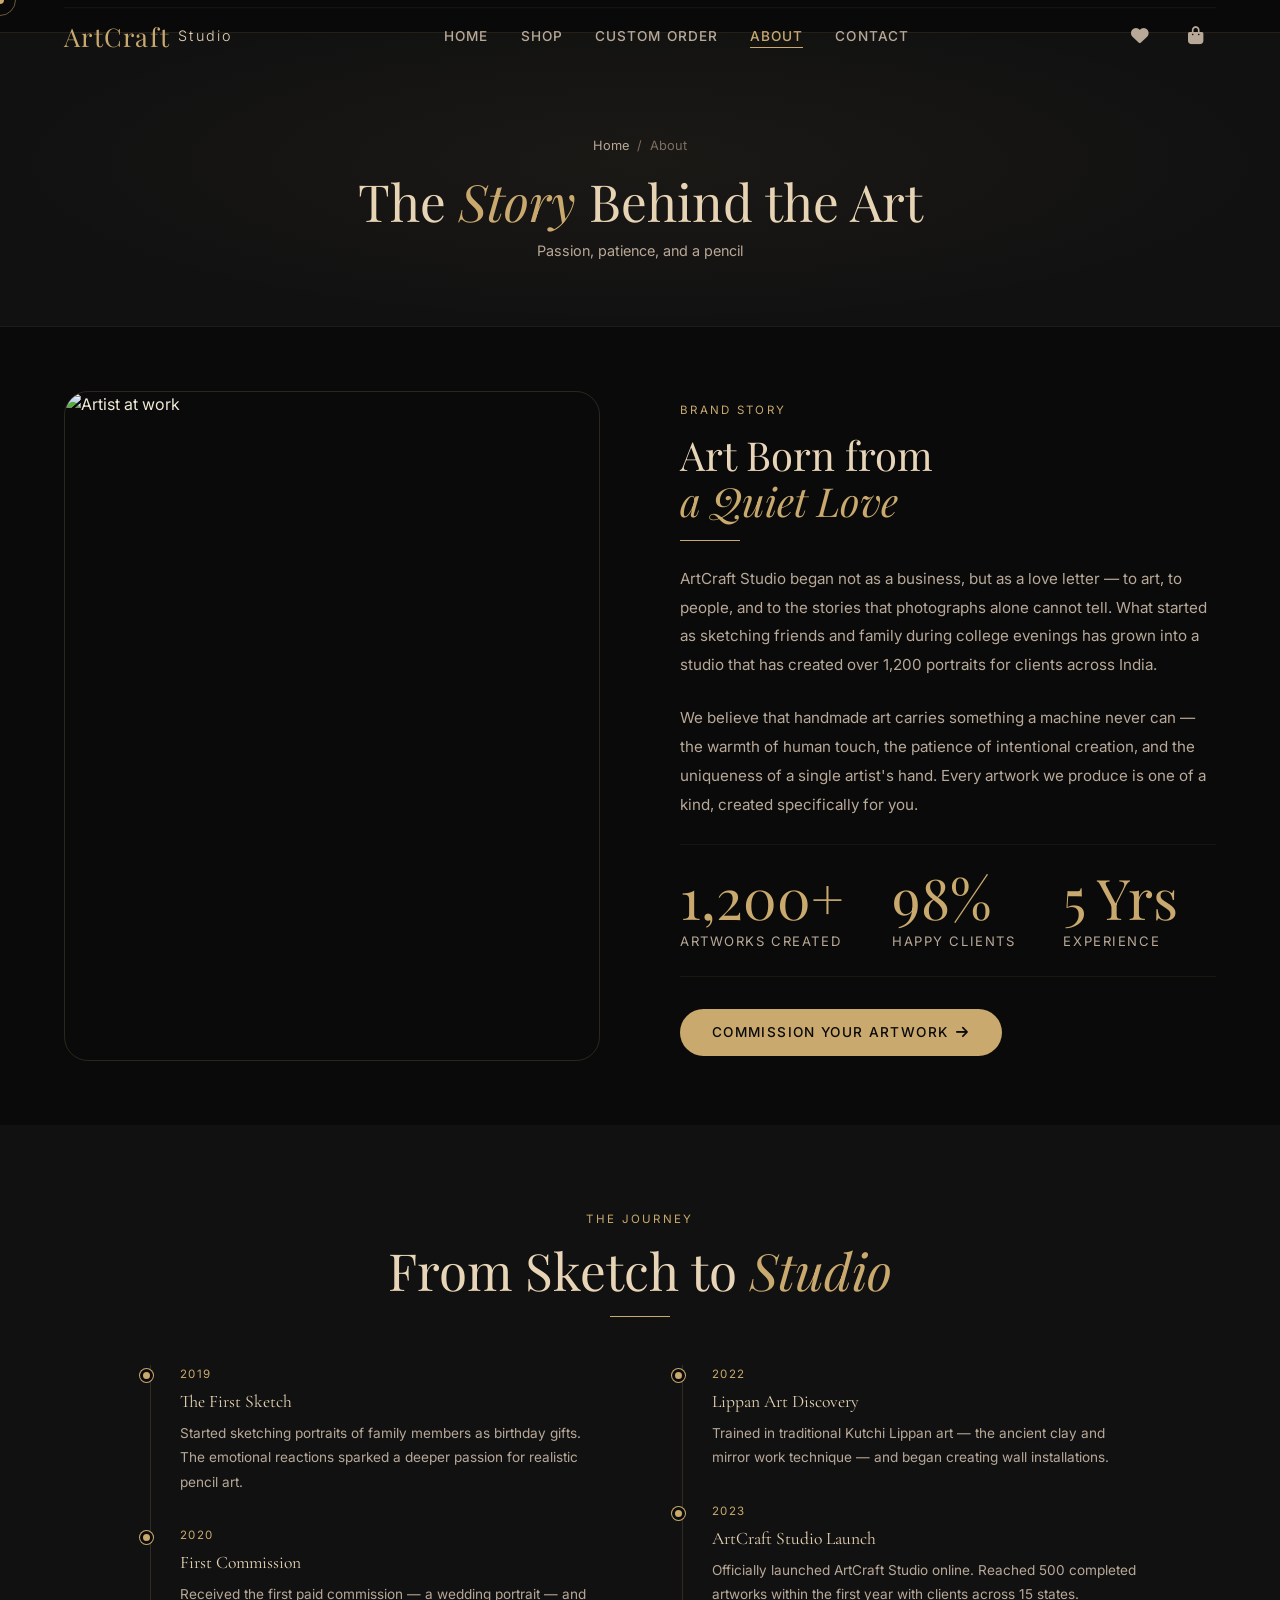
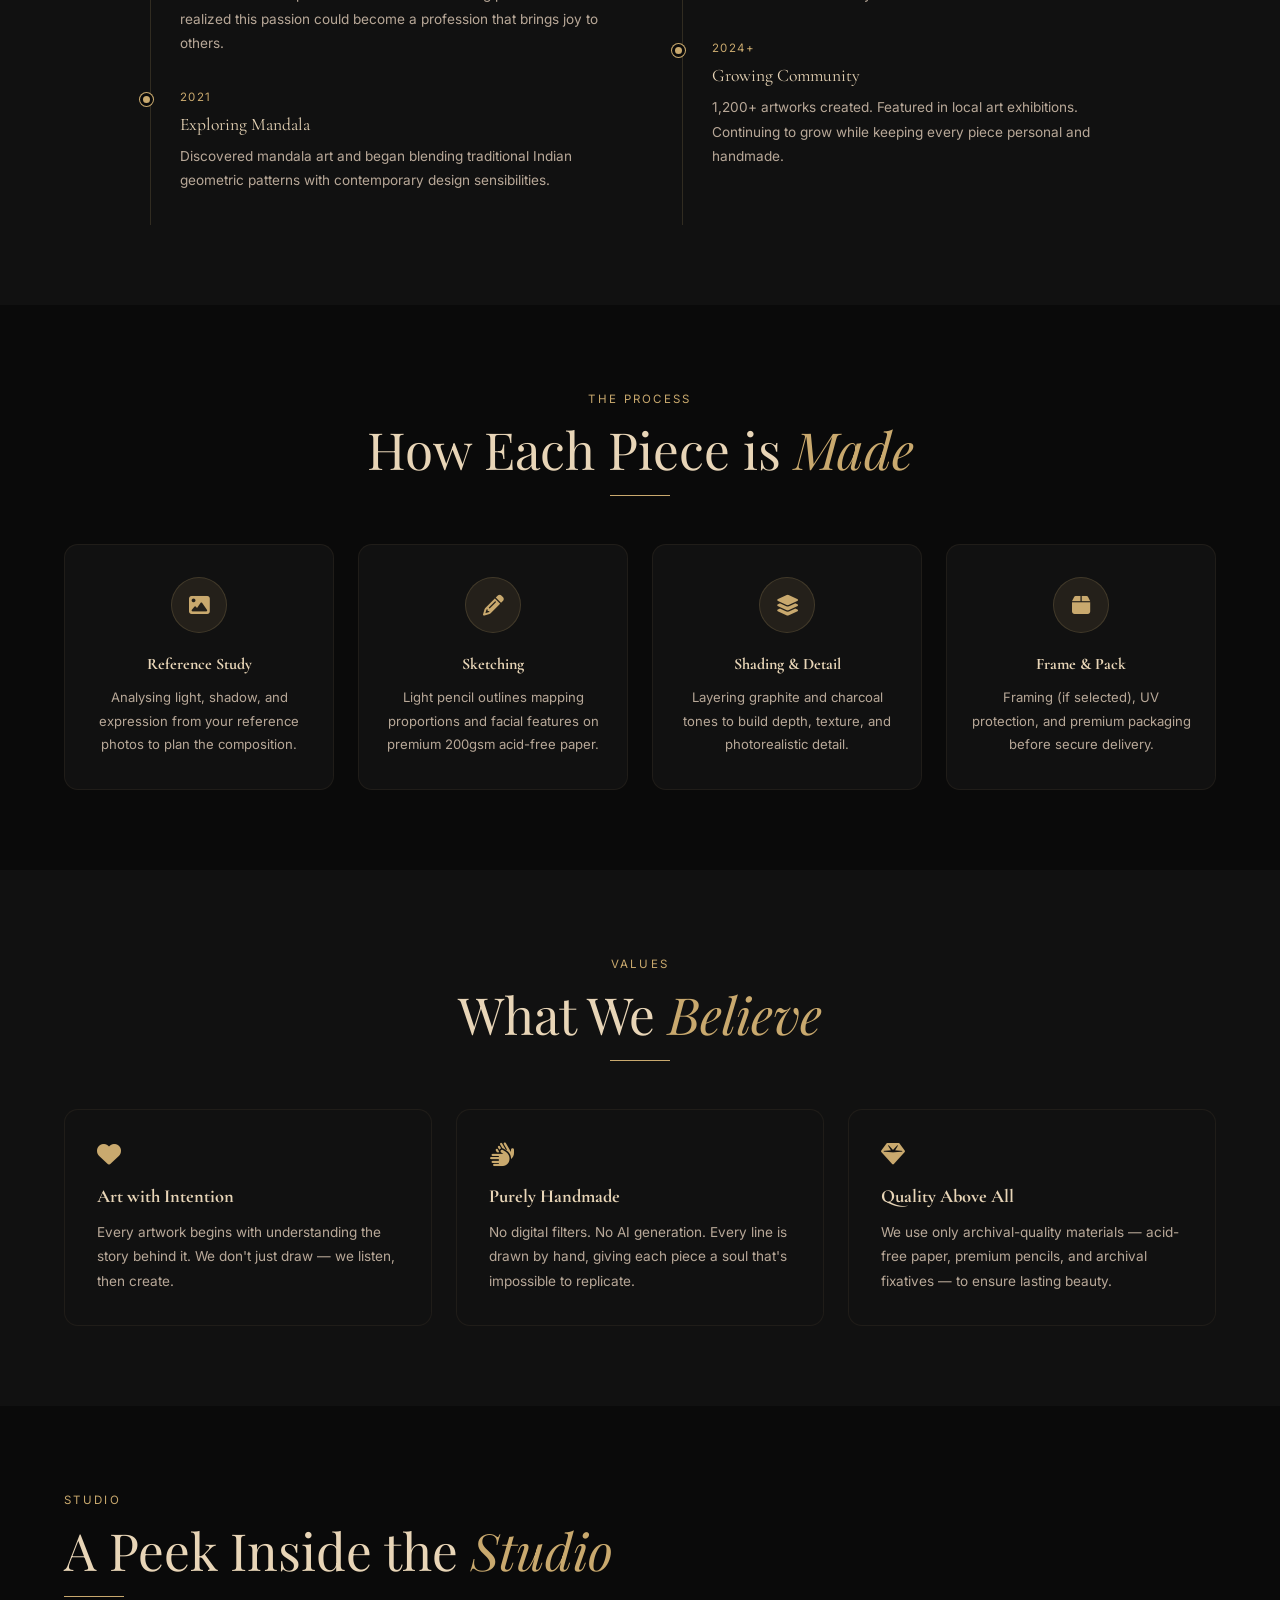
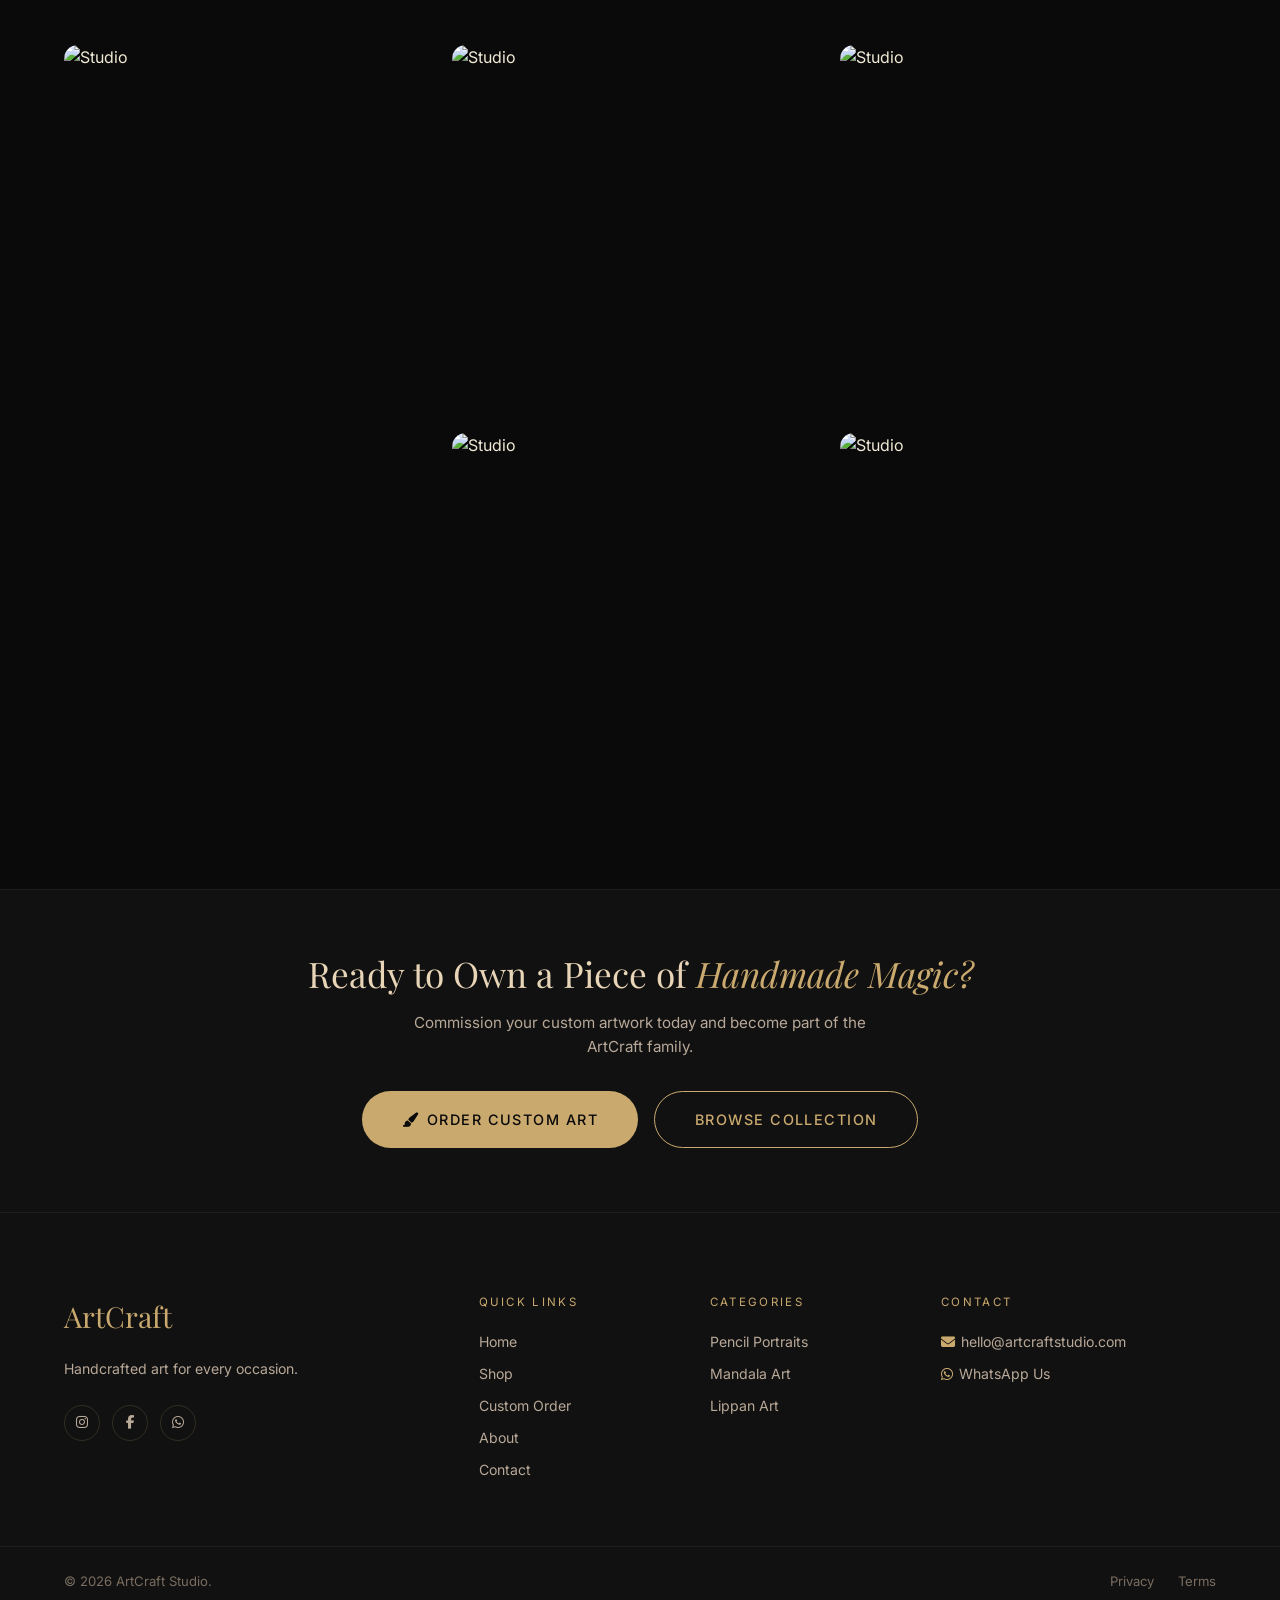
==== about.html @ 76b555b2 "initilization" ====
<!DOCTYPE html>
<html lang="en">

<head>
  <meta charset="UTF-8">
  <meta name="viewport" content="width=device-width, initial-scale=1.0">
  <title>About — ArtCraft Studio</title>
  <link rel="manifest" href="manifest.json">
  <link rel="stylesheet" href="style.css">
  <link rel="stylesheet" href="https://cdnjs.cloudflare.com/ajax/libs/font-awesome/6.5.1/css/all.min.css">
  <style>
    .about-hero {
      display: grid;
      grid-template-columns: 1fr 1fr;
      gap: 5rem;
      align-items: center;
      padding: 4rem 5%;
      max-width: 1400px;
      margin: 0 auto;
    }

    .about-hero img {
      width: 100%;
      aspect-ratio: 4/5;
      object-fit: cover;
      border-radius: 24px;
      border: 1px solid var(--border);
    }

    .timeline-vert {
      position: relative;
      padding-left: 2.5rem;
    }

    .timeline-vert::before {
      content: '';
      position: absolute;
      left: 0.6rem;
      top: 0;
      bottom: 0;
      width: 1px;
      background: var(--border);
    }

    .tl-item {
      position: relative;
      margin-bottom: 2rem;
    }

    .tl-dot {
      position: absolute;
      left: -2.5rem;
      top: 0.3rem;
      width: 13px;
      height: 13px;
      border-radius: 50%;
      background: var(--gold);
      border: 3px solid var(--bg);
      box-shadow: 0 0 0 1px var(--gold);
    }

    .tl-year {
      font-size: 0.72rem;
      letter-spacing: 0.12em;
      text-transform: uppercase;
      color: var(--gold);
      margin-bottom: 0.3rem;
    }

    .tl-title {
      font-family: var(--font-serif);
      font-size: 1.1rem;
      color: var(--cream);
      margin-bottom: 0.3rem;
    }

    .tl-desc {
      font-size: 0.85rem;
      color: var(--text2);
      line-height: 1.8;
    }

    .values-grid {
      display: grid;
      grid-template-columns: repeat(3, 1fr);
      gap: 1.5rem;
    }

    .studio-grid {
      display: grid;
      grid-template-columns: repeat(3, 1fr);
      gap: 0.75rem;
    }

    .studio-img {
      border-radius: var(--radius);
      overflow: hidden;
      aspect-ratio: 1;
    }

    .studio-img img {
      width: 100%;
      height: 100%;
      object-fit: cover;
      transition: transform 0.5s ease;
    }

    .studio-img:hover img {
      transform: scale(1.06);
    }

    .studio-img:first-child {
      grid-row: span 2;
      aspect-ratio: unset;
    }

    @media(max-width:900px) {
      .about-hero {
        grid-template-columns: 1fr;
        gap: 2rem;
      }

      .values-grid {
        grid-template-columns: 1fr 1fr;
      }

      .studio-grid {
        grid-template-columns: 1fr 1fr;
      }

      .studio-img:first-child {
        grid-row: span 1;
        aspect-ratio: 1;
      }
    }

    @media(max-width:600px) {
      .values-grid {
        grid-template-columns: 1fr;
      }
    }
  </style>
</head>

<body>
  <div id="loading-screen">
    <div class="loading-logo">ArtCraft</div>
    <div class="loading-bar">
      <div class="loading-bar-inner"></div>
    </div>
  </div>
  <div class="cursor-dot"></div>
  <div class="cursor-ring"></div>
  <div id="scroll-bar"></div>

  <nav class="navbar scrolled">
    <div class="nav-inner">
      <a href="index.html" class="nav-logo">ArtCraft <span>Studio</span></a>
      <ul class="nav-links">
        <li><a href="index.html">Home</a></li>
        <li><a href="shop.html">Shop</a></li>
        <li><a href="custom-order.html">Custom Order</a></li>
        <li><a href="about.html">About</a></li>
        <li><a href="contact.html">Contact</a></li>
      </ul>
      <div class="nav-actions">
        <a href="wishlist.html" class="nav-icon-btn"><i class="fas fa-heart"></i><span
            class="cart-count wish-count"></span></a>
        <a href="cart.html" class="nav-icon-btn"><i class="fas fa-shopping-bag"></i><span class="cart-count"></span></a>
        <div class="hamburger" id="hamburger"><span></span><span></span><span></span></div>
      </div>
    </div>
  </nav>
  <div class="mobile-nav" id="mobile-nav">
    <a href="index.html">Home</a><a href="shop.html">Shop</a><a href="custom-order.html">Custom Order</a>
    <a href="about.html">About</a><a href="contact.html">Contact</a><a href="cart.html">Cart</a>
  </div>

  <div class="page-header">
    <div class="breadcrumb"><a href="index.html">Home</a><span>/</span><span>About</span></div>
    <h1 class="section-title">The <em>Story</em> Behind the Art</h1>
    <p style="color:var(--text2);font-size:0.9rem;margin-top:0.5rem">Passion, patience, and a pencil</p>
  </div>

  <!-- About Hero -->
  <div class="about-hero">
    <div data-aos="fade-right">
      <img src="https://picsum.photos/seed/artist-about/600/750" alt="Artist at work" loading="lazy">
    </div>
    <div data-aos="fade-left">
      <div class="section-tag">Brand Story</div>
      <h2 class="section-title" style="font-size:2.5rem">Art Born from<br><em>a Quiet Love</em></h2>
      <div class="gold-divider"></div>
      <p style="color:var(--text2);font-size:0.95rem;line-height:1.9;margin:1.5rem 0">
        ArtCraft Studio began not as a business, but as a love letter — to art, to people, and to the stories that
        photographs
        alone cannot tell. What started as sketching friends and family during college evenings has grown into a studio
        that has created over 1,200 portraits for clients across India.
      </p>
      <p style="color:var(--text2);font-size:0.95rem;line-height:1.9;margin-bottom:1.5rem">
        We believe that handmade art carries something a machine never can — the warmth of human touch, the patience of
        intentional creation, and the uniqueness of a single artist's hand. Every artwork we produce is one of a kind,
        created specifically for you.
      </p>
      <div
        style="display:flex;gap:3rem;padding:1.5rem 0;border-top:1px solid var(--border2);border-bottom:1px solid var(--border2);margin-bottom:2rem">
        <div>
          <div class="stat-num counter" data-target="1200" data-suffix="+">0+</div>
          <div class="stat-label">Artworks Created</div>
        </div>
        <div>
          <div class="stat-num counter" data-target="98" data-suffix="%">0%</div>
          <div class="stat-label">Happy Clients</div>
        </div>
        <div>
          <div class="stat-num counter" data-target="5" data-suffix=" Yrs">0</div>
          <div class="stat-label">Experience</div>
        </div>
      </div>
      <a href="custom-order.html" class="btn btn-gold">Commission Your Artwork <i class="fas fa-arrow-right"></i></a>
    </div>
  </div>

  <!-- Journey Timeline -->
  <div class="section-bg" style="padding:5rem 5%">
    <div style="max-width:1000px;margin:0 auto">
      <div class="section-header center" data-aos="fade-up">
        <div class="section-tag">The Journey</div>
        <h2 class="section-title">From Sketch to <em>Studio</em></h2>
        <div class="gold-divider"></div>
      </div>
      <div style="display:grid;grid-template-columns:1fr 1fr;gap:4rem;margin-top:3rem">
        <div class="timeline-vert" data-aos="fade-right">
          <div class="tl-item">
            <div class="tl-dot"></div>
            <p class="tl-year">2019</p>
            <p class="tl-title">The First Sketch</p>
            <p class="tl-desc">Started sketching portraits of family members as birthday gifts. The emotional reactions
              sparked a deeper passion for realistic pencil art.</p>
          </div>
          <div class="tl-item">
            <div class="tl-dot"></div>
            <p class="tl-year">2020</p>
            <p class="tl-title">First Commission</p>
            <p class="tl-desc">Received the first paid commission — a wedding portrait — and realized this passion could
              become a profession that brings joy to others.</p>
          </div>
          <div class="tl-item">
            <div class="tl-dot"></div>
            <p class="tl-year">2021</p>
            <p class="tl-title">Exploring Mandala</p>
            <p class="tl-desc">Discovered mandala art and began blending traditional Indian geometric patterns with
              contemporary design sensibilities.</p>
          </div>
        </div>
        <div class="timeline-vert" data-aos="fade-left">
          <div class="tl-item">
            <div class="tl-dot"></div>
            <p class="tl-year">2022</p>
            <p class="tl-title">Lippan Art Discovery</p>
            <p class="tl-desc">Trained in traditional Kutchi Lippan art — the ancient clay and mirror work technique —
              and began creating wall installations.</p>
          </div>
          <div class="tl-item">
            <div class="tl-dot"></div>
            <p class="tl-year">2023</p>
            <p class="tl-title">ArtCraft Studio Launch</p>
            <p class="tl-desc">Officially launched ArtCraft Studio online. Reached 500 completed artworks within the
              first year with clients across 15 states.</p>
          </div>
          <div class="tl-item">
            <div class="tl-dot"></div>
            <p class="tl-year">2024+</p>
            <p class="tl-title">Growing Community</p>
            <p class="tl-desc">1,200+ artworks created. Featured in local art exhibitions. Continuing to grow while
              keeping every piece personal and handmade.</p>
          </div>
        </div>
      </div>
    </div>
  </div>

  <!-- Process -->
  <div style="padding:5rem 5%;max-width:1400px;margin:0 auto">
    <div class="section-header center" data-aos="fade-up">
      <div class="section-tag">The Process</div>
      <h2 class="section-title">How Each Piece is <em>Made</em></h2>
      <div class="gold-divider"></div>
    </div>
    <div style="display:grid;grid-template-columns:repeat(4,1fr);gap:1.5rem;margin-top:2rem">
      <div class="glow-card" style="text-align:center;padding:2rem 1.5rem" data-aos="fade-up" data-aos-delay="100">
        <div
          style="width:56px;height:56px;background:rgba(201,169,110,0.1);border:1px solid var(--border);border-radius:50%;display:flex;align-items:center;justify-content:center;margin:0 auto 1.2rem;font-size:1.3rem;color:var(--gold)">
          <i class="fas fa-image"></i></div>
        <h4 style="font-family:var(--font-serif);color:var(--cream);margin-bottom:0.5rem">Reference Study</h4>
        <p style="font-size:0.82rem;color:var(--text2);line-height:1.8">Analysing light, shadow, and expression from
          your reference photos to plan the composition.</p>
      </div>
      <div class="glow-card" style="text-align:center;padding:2rem 1.5rem" data-aos="fade-up" data-aos-delay="200">
        <div
          style="width:56px;height:56px;background:rgba(201,169,110,0.1);border:1px solid var(--border);border-radius:50%;display:flex;align-items:center;justify-content:center;margin:0 auto 1.2rem;font-size:1.3rem;color:var(--gold)">
          <i class="fas fa-pencil-alt"></i></div>
        <h4 style="font-family:var(--font-serif);color:var(--cream);margin-bottom:0.5rem">Sketching</h4>
        <p style="font-size:0.82rem;color:var(--text2);line-height:1.8">Light pencil outlines mapping proportions and
          facial features on premium 200gsm acid-free paper.</p>
      </div>
      <div class="glow-card" style="text-align:center;padding:2rem 1.5rem" data-aos="fade-up" data-aos-delay="300">
        <div
          style="width:56px;height:56px;background:rgba(201,169,110,0.1);border:1px solid var(--border);border-radius:50%;display:flex;align-items:center;justify-content:center;margin:0 auto 1.2rem;font-size:1.3rem;color:var(--gold)">
          <i class="fas fa-layer-group"></i></div>
        <h4 style="font-family:var(--font-serif);color:var(--cream);margin-bottom:0.5rem">Shading & Detail</h4>
        <p style="font-size:0.82rem;color:var(--text2);line-height:1.8">Layering graphite and charcoal tones to build
          depth, texture, and photorealistic detail.</p>
      </div>
      <div class="glow-card" style="text-align:center;padding:2rem 1.5rem" data-aos="fade-up" data-aos-delay="400">
        <div
          style="width:56px;height:56px;background:rgba(201,169,110,0.1);border:1px solid var(--border);border-radius:50%;display:flex;align-items:center;justify-content:center;margin:0 auto 1.2rem;font-size:1.3rem;color:var(--gold)">
          <i class="fas fa-box"></i></div>
        <h4 style="font-family:var(--font-serif);color:var(--cream);margin-bottom:0.5rem">Frame & Pack</h4>
        <p style="font-size:0.82rem;color:var(--text2);line-height:1.8">Framing (if selected), UV protection, and
          premium packaging before secure delivery.</p>
      </div>
    </div>
  </div>

  <!-- Values -->
  <div class="section-bg" style="padding:5rem 5%">
    <div style="max-width:1400px;margin:0 auto">
      <div class="section-header center" data-aos="fade-up">
        <div class="section-tag">Values</div>
        <h2 class="section-title">What We <em>Believe</em></h2>
        <div class="gold-divider"></div>
      </div>
      <div class="values-grid" style="margin-top:2rem">
        <div class="glow-card" data-aos="fade-up" data-aos-delay="100">
          <i class="fas fa-heart" style="color:var(--gold);font-size:1.5rem;margin-bottom:1rem;display:block"></i>
          <h4 style="font-family:var(--font-serif);color:var(--cream);font-size:1.15rem;margin-bottom:0.5rem">Art with
            Intention</h4>
          <p style="color:var(--text2);font-size:0.85rem;line-height:1.8">Every artwork begins with understanding the
            story behind it. We don't just draw — we listen, then create.</p>
        </div>
        <div class="glow-card" data-aos="fade-up" data-aos-delay="200">
          <i class="fas fa-hands" style="color:var(--gold);font-size:1.5rem;margin-bottom:1rem;display:block"></i>
          <h4 style="font-family:var(--font-serif);color:var(--cream);font-size:1.15rem;margin-bottom:0.5rem">Purely
            Handmade</h4>
          <p style="color:var(--text2);font-size:0.85rem;line-height:1.8">No digital filters. No AI generation. Every
            line is drawn by hand, giving each piece a soul that's impossible to replicate.</p>
        </div>
        <div class="glow-card" data-aos="fade-up" data-aos-delay="300">
          <i class="fas fa-gem" style="color:var(--gold);font-size:1.5rem;margin-bottom:1rem;display:block"></i>
          <h4 style="font-family:var(--font-serif);color:var(--cream);font-size:1.15rem;margin-bottom:0.5rem">Quality
            Above All</h4>
          <p style="color:var(--text2);font-size:0.85rem;line-height:1.8">We use only archival-quality materials —
            acid-free paper, premium pencils, and archival fixatives — to ensure lasting beauty.</p>
        </div>
      </div>
    </div>
  </div>

  <!-- Studio Gallery -->
  <div style="padding:5rem 5%;max-width:1400px;margin:0 auto">
    <div class="section-header" data-aos="fade-up">
      <div class="section-tag">Studio</div>
      <h2 class="section-title">A Peek Inside the <em>Studio</em></h2>
      <div class="gold-divider"></div>
    </div>
    <div class="studio-grid" style="margin-top:2rem" data-aos="fade-up">
      <div class="studio-img"><img src="https://picsum.photos/seed/studio1/600/800" alt="Studio" loading="lazy"></div>
      <div class="studio-img"><img src="https://picsum.photos/seed/studio2/600/400" alt="Studio" loading="lazy"></div>
      <div class="studio-img"><img src="https://picsum.photos/seed/studio3/600/400" alt="Studio" loading="lazy"></div>
      <div class="studio-img"><img src="https://picsum.photos/seed/studio4/600/400" alt="Studio" loading="lazy"></div>
      <div class="studio-img"><img src="https://picsum.photos/seed/studio5/600/400" alt="Studio" loading="lazy"></div>
    </div>
  </div>

  <!-- CTA -->
  <div style="padding:4rem 5%;text-align:center;background:var(--bg2);border-top:1px solid var(--border2)">
    <h2 class="section-title" style="font-size:2.2rem" data-aos="fade-up">Ready to Own a Piece of <em>Handmade
        Magic?</em></h2>
    <p style="color:var(--text2);max-width:500px;margin:1rem auto 2rem;font-size:0.95rem" data-aos="fade-up">Commission
      your custom artwork today and become part of the ArtCraft family.</p>
    <div style="display:flex;gap:1rem;justify-content:center;flex-wrap:wrap" data-aos="fade-up">
      <a href="custom-order.html" class="btn btn-gold btn-lg"><i class="fas fa-paint-brush"></i> Order Custom Art</a>
      <a href="shop.html" class="btn btn-outline btn-lg">Browse Collection</a>
    </div>
  </div>

  <footer class="footer">
    <div class="footer-grid">
      <div><a href="index.html" class="footer-logo">ArtCraft</a>
        <p class="footer-desc">Handcrafted art for every occasion.</p>
        <div class="footer-social"><a href="#"><i class="fab fa-instagram"></i></a><a href="#"><i
              class="fab fa-facebook-f"></i></a><a href="https://wa.me/919999999999"><i class="fab fa-whatsapp"></i></a>
        </div>
      </div>
      <div>
        <p class="footer-heading">Quick Links</p>
        <div class="footer-links"><a href="index.html">Home</a><a href="shop.html">Shop</a><a
            href="custom-order.html">Custom Order</a><a href="about.html">About</a><a href="contact.html">Contact</a>
        </div>
      </div>
      <div>
        <p class="footer-heading">Categories</p>
        <div class="footer-links"><a href="shop.html?cat=pencil">Pencil Portraits</a><a
            href="shop.html?cat=mandala">Mandala Art</a><a href="shop.html?cat=lippan">Lippan Art</a></div>
      </div>
      <div>
        <p class="footer-heading">Contact</p>
        <div class="footer-links"><a href="mailto:hello@artcraftstudio.com"><i class="fas fa-envelope"
              style="color:var(--gold);margin-right:0.4rem"></i>hello@artcraftstudio.com</a><a
            href="https://wa.me/919999999999"><i class="fab fa-whatsapp"
              style="color:var(--gold);margin-right:0.4rem"></i>WhatsApp Us</a></div>
      </div>
    </div>
    <div class="footer-bottom">
      <p>&copy; 2026 ArtCraft Studio.</p>
      <div class="footer-bottom-links"><a href="#">Privacy</a><a href="#">Terms</a></div>
    </div>
  </footer>

  <div id="toast-container"></div>
  <script src="https://unpkg.com/@studio-freight/lenis@1.0.42/bundled/lenis.min.js"></script>
  <script src="script.js"></script>
</body>

</html>
---- style.css ----
/* ============================================================
   ArtCraft Global Styles
   Dark theme — Gold + Cream accents
   ============================================================ */

@import url("https://fonts.googleapis.com/css2?family=Cormorant+Garamond:ital,wght@0,300;0,400;0,600;1,300;1,400&family=Inter:wght@300;400;500;600&family=Playfair+Display:ital,wght@0,400;0,700;1,400&display=swap");

:root {
  --bg: #0a0a0a;
  --bg2: #111111;
  --bg3: #1a1a1a;
  --bg4: #222222;
  --gold: #c9a96e;
  --gold2: #e2c68e;
  --cream: #e8d5b7;
  --cream2: #f5ede0;
  --text: #f0ead6;
  --text2: #b8a898;
  --text3: #7a6d60;
  --border: rgba(201, 169, 110, 0.18);
  --border2: rgba(201, 169, 110, 0.08);
  --shadow: 0 8px 40px rgba(0, 0, 0, 0.6);
  --shadow2: 0 2px 16px rgba(0, 0, 0, 0.4);
  --radius: 14px;
  --radius2: 8px;
  --glow: 0 0 40px rgba(201, 169, 110, 0.15);
  --font-serif: "Cormorant Garamond", serif;
  --font-display: "Playfair Display", serif;
  --font-sans: "Inter", sans-serif;
  --nav-h: 72px;
  --transition: 0.3s ease;
}

*,
*::before,
*::after {
  margin: 0;
  padding: 0;
  box-sizing: border-box;
}

html {
  scroll-behavior: smooth;
  font-size: 16px;
}

body {
  background: var(--bg);
  color: var(--text);
  font-family: var(--font-sans);
  line-height: 1.6;
  overflow-x: hidden;
  -webkit-font-smoothing: antialiased;
}

body::-webkit-scrollbar {
  width: 4px;
}
body::-webkit-scrollbar-track {
  background: var(--bg2);
}
body::-webkit-scrollbar-thumb {
  background: var(--gold);
  border-radius: 2px;
}

a {
  text-decoration: none;
  color: inherit;
}
img {
  display: block;
  max-width: 100%;
}
button {
  cursor: pointer;
  font-family: var(--font-sans);
  border: none;
  background: none;
}
ul,
ol {
  list-style: none;
}
input,
textarea,
select {
  font-family: var(--font-sans);
}

/* ============================================================
   Loading Screen
   ============================================================ */
#loading-screen {
  position: fixed;
  inset: 0;
  background: var(--bg);
  z-index: 9999;
  display: flex;
  flex-direction: column;
  align-items: center;
  justify-content: center;
  gap: 1.5rem;
  transition:
    opacity 0.6s ease,
    visibility 0.6s ease;
}
#loading-screen.hidden {
  opacity: 0;
  visibility: hidden;
  pointer-events: none;
}
.loading-logo {
  font-family: var(--font-display);
  font-size: 2.5rem;
  color: var(--gold);
  letter-spacing: 0.1em;
}
.loading-bar {
  width: 180px;
  height: 2px;
  background: var(--bg3);
  border-radius: 2px;
  overflow: hidden;
}
.loading-bar-inner {
  height: 100%;
  background: linear-gradient(90deg, var(--gold), var(--gold2));
  border-radius: 2px;
  animation: loadBar 1.6s ease forwards;
}
@keyframes loadBar {
  from {
    width: 0;
  }
  to {
    width: 100%;
  }
}

/* ============================================================
   Custom Cursor
   ============================================================ */
.cursor-dot {
  width: 8px;
  height: 8px;
  background: var(--gold);
  border-radius: 50%;
  position: fixed;
  pointer-events: none;
  z-index: 9998;
  transform: translate(-50%, -50%);
  transition: transform 0.1s ease;
}
.cursor-ring {
  width: 32px;
  height: 32px;
  border: 1.5px solid rgba(201, 169, 110, 0.5);
  border-radius: 50%;
  position: fixed;
  pointer-events: none;
  z-index: 9997;
  transform: translate(-50%, -50%);
  transition:
    transform 0.15s ease,
    width 0.2s ease,
    height 0.2s ease,
    border-color 0.2s ease;
}
.cursor-ring.hovered {
  width: 48px;
  height: 48px;
  border-color: var(--gold);
}
@media (hover: none) {
  .cursor-dot,
  .cursor-ring {
    display: none;
  }
}

/* ============================================================
   Navbar
   ============================================================ */
.navbar {
  position: fixed;
  top: 0;
  left: 0;
  right: 0;
  height: var(--nav-h);
  z-index: 1000;
  display: flex;
  align-items: center;
  padding: 0 5%;
  transition:
    background 0.4s ease,
    box-shadow 0.4s ease;
}
.navbar.scrolled {
  background: rgba(10, 10, 10, 0.95);
  backdrop-filter: blur(20px);
  -webkit-backdrop-filter: blur(20px);
  box-shadow: 0 1px 0 var(--border);
}
.nav-inner {
  width: 100%;
  display: flex;
  align-items: center;
  justify-content: space-between;
}
.nav-logo {
  font-family: var(--font-display);
  font-size: 1.6rem;
  color: var(--gold);
  letter-spacing: 0.05em;
  display: flex;
  align-items: center;
  gap: 0.5rem;
}
.nav-logo span {
  color: var(--cream);
  font-size: 0.9rem;
  font-family: var(--font-sans);
  font-weight: 300;
  letter-spacing: 0.15em;
}
.nav-links {
  display: flex;
  align-items: center;
  gap: 2rem;
}
.nav-links a {
  font-size: 0.85rem;
  font-weight: 500;
  letter-spacing: 0.08em;
  text-transform: uppercase;
  color: var(--text2);
  transition: color var(--transition);
  position: relative;
}
.nav-links a::after {
  content: "";
  position: absolute;
  bottom: -4px;
  left: 0;
  width: 0;
  height: 1px;
  background: var(--gold);
  transition: width var(--transition);
}
.nav-links a:hover,
.nav-links a.active {
  color: var(--gold);
}
.nav-links a:hover::after,
.nav-links a.active::after {
  width: 100%;
}
.nav-actions {
  display: flex;
  align-items: center;
  gap: 1rem;
}
.nav-icon-btn {
  width: 40px;
  height: 40px;
  display: flex;
  align-items: center;
  justify-content: center;
  border-radius: 50%;
  color: var(--text2);
  font-size: 1.1rem;
  transition:
    color var(--transition),
    background var(--transition);
  position: relative;
}
.nav-icon-btn:hover {
  color: var(--gold);
  background: var(--border2);
}
.cart-count {
  position: absolute;
  top: 2px;
  right: 2px;
  width: 16px;
  height: 16px;
  background: var(--gold);
  color: var(--bg);
  font-size: 0.6rem;
  font-weight: 700;
  border-radius: 50%;
  display: flex;
  align-items: center;
  justify-content: center;
  display: none;
}
.cart-count.show {
  display: flex;
}
.hamburger {
  display: none;
  flex-direction: column;
  gap: 5px;
  width: 30px;
  cursor: pointer;
  padding: 4px;
}
.hamburger span {
  display: block;
  height: 1.5px;
  background: var(--text);
  transition:
    transform 0.35s ease,
    opacity 0.35s ease,
    width 0.35s ease;
  border-radius: 2px;
}
.hamburger span:nth-child(2) {
  width: 70%;
  margin-left: auto;
}
.hamburger.open span:nth-child(1) {
  transform: translateY(6.5px) rotate(45deg);
}
.hamburger.open span:nth-child(2) {
  opacity: 0;
  transform: translateX(10px);
}
.hamburger.open span:nth-child(3) {
  transform: translateY(-6.5px) rotate(-45deg);
  width: 100%;
}

/* Mobile Nav */
.mobile-nav {
  position: fixed;
  top: var(--nav-h);
  left: 0;
  right: 0;
  background: rgba(10, 10, 10, 0.98);
  backdrop-filter: blur(20px);
  -webkit-backdrop-filter: blur(20px);
  border-bottom: 1px solid var(--border);
  padding: 1.5rem 5%;
  z-index: 999;
  transform: translateY(-110%);
  transition: transform 0.4s cubic-bezier(0.4, 0, 0.2, 1);
  display: flex;
  flex-direction: column;
  gap: 0.5rem;
}
.mobile-nav.open {
  transform: translateY(0);
}
.mobile-nav a {
  display: block;
  padding: 0.75rem 0;
  font-size: 1rem;
  letter-spacing: 0.08em;
  text-transform: uppercase;
  color: var(--text2);
  border-bottom: 1px solid var(--border2);
  transition: color var(--transition);
}
.mobile-nav a:hover {
  color: var(--gold);
}

/* ============================================================
   Buttons
   ============================================================ */
.btn {
  display: inline-flex;
  align-items: center;
  gap: 0.5rem;
  padding: 0.8rem 2rem;
  border-radius: 50px;
  font-size: 0.85rem;
  font-weight: 500;
  letter-spacing: 0.1em;
  text-transform: uppercase;
  transition: all var(--transition);
  white-space: nowrap;
}
.btn-gold {
  background: var(--gold);
  color: var(--bg);
}
.btn-gold:hover {
  background: var(--gold2);
  transform: translateY(-2px);
  box-shadow: 0 8px 24px rgba(201, 169, 110, 0.35);
}
.btn-outline {
  border: 1px solid var(--gold);
  color: var(--gold);
  background: transparent;
}
.btn-outline:hover {
  background: var(--gold);
  color: var(--bg);
  transform: translateY(-2px);
}
.btn-ghost {
  color: var(--text2);
  border: 1px solid var(--border);
}
.btn-ghost:hover {
  border-color: var(--gold);
  color: var(--gold);
}
.btn-sm {
  padding: 0.55rem 1.4rem;
  font-size: 0.78rem;
}
.btn-lg {
  padding: 1rem 2.5rem;
  font-size: 0.9rem;
}

/* ============================================================
   Section Headers
   ============================================================ */
.section-tag {
  display: inline-block;
  font-size: 0.72rem;
  letter-spacing: 0.2em;
  text-transform: uppercase;
  color: var(--gold);
  margin-bottom: 0.75rem;
}
.section-title {
  font-family: var(--font-display);
  font-size: clamp(2rem, 4vw, 3.5rem);
  font-weight: 400;
  line-height: 1.15;
  color: var(--cream);
}
.section-title em {
  font-style: italic;
  color: var(--gold);
}
.section-sub {
  font-size: 1rem;
  color: var(--text2);
  max-width: 560px;
  margin-top: 0.75rem;
  line-height: 1.8;
}
.section-header {
  margin-bottom: 3rem;
}
.section-header.center {
  text-align: center;
}
.section-header.center .section-sub {
  margin: 0.75rem auto 0;
}

/* ============================================================
   Divider
   ============================================================ */
.gold-divider {
  width: 60px;
  height: 1px;
  background: var(--gold);
  margin: 1rem 0;
}
.center .gold-divider {
  margin: 1rem auto;
}

/* ============================================================
   Cards — Product
   ============================================================ */
.product-card {
  background: var(--bg2);
  border: 1px solid var(--border2);
  border-radius: var(--radius);
  overflow: hidden;
  transition:
    transform 0.35s ease,
    border-color 0.35s ease,
    box-shadow 0.35s ease;
  position: relative;
}
.product-card:hover {
  transform: translateY(-6px);
  border-color: var(--border);
  box-shadow: var(--glow);
}
.product-img-wrap {
  position: relative;
  overflow: hidden;
  aspect-ratio: 3/4;
  background: var(--bg3);
}
.product-img-wrap img {
  width: 100%;
  height: 100%;
  object-fit: cover;
  transition: transform 0.6s ease;
}
.product-card:hover .product-img-wrap img {
  transform: scale(1.06);
}
.product-badge {
  position: absolute;
  top: 12px;
  left: 12px;
  padding: 4px 12px;
  background: var(--gold);
  color: var(--bg);
  font-size: 0.7rem;
  font-weight: 600;
  letter-spacing: 0.08em;
  text-transform: uppercase;
  border-radius: 50px;
}
.product-actions {
  position: absolute;
  top: 12px;
  right: 12px;
  display: flex;
  flex-direction: column;
  gap: 8px;
  transform: translateX(50px);
  opacity: 0;
  transition:
    transform 0.35s ease,
    opacity 0.35s ease;
}
.product-card:hover .product-actions {
  transform: translateX(0);
  opacity: 1;
}
.product-action-btn {
  width: 36px;
  height: 36px;
  background: rgba(10, 10, 10, 0.85);
  border: 1px solid var(--border);
  border-radius: 50%;
  display: flex;
  align-items: center;
  justify-content: center;
  color: var(--text2);
  font-size: 0.85rem;
  transition: all var(--transition);
  backdrop-filter: blur(8px);
}
.product-action-btn:hover {
  border-color: var(--gold);
  color: var(--gold);
}
.product-action-btn.active {
  color: #e05;
  border-color: #e05;
}
.product-info {
  padding: 1.2rem;
}
.product-cat {
  font-size: 0.72rem;
  text-transform: uppercase;
  letter-spacing: 0.1em;
  color: var(--gold);
  margin-bottom: 0.35rem;
}
.product-name {
  font-family: var(--font-serif);
  font-size: 1.15rem;
  color: var(--cream);
  margin-bottom: 0.5rem;
  transition: color var(--transition);
}
.product-card:hover .product-name {
  color: var(--gold);
}
.product-price {
  display: flex;
  align-items: center;
  gap: 0.75rem;
  font-size: 1rem;
  font-weight: 600;
  color: var(--gold);
}
.product-price .old-price {
  font-size: 0.85rem;
  color: var(--text3);
  text-decoration: line-through;
  font-weight: 400;
}
.product-card-footer {
  padding: 0 1.2rem 1.2rem;
}
.add-cart-btn {
  width: 100%;
  padding: 0.65rem;
  background: var(--bg3);
  border: 1px solid var(--border);
  color: var(--text2);
  border-radius: var(--radius2);
  font-size: 0.82rem;
  letter-spacing: 0.08em;
  text-transform: uppercase;
  transition: all var(--transition);
  display: flex;
  align-items: center;
  justify-content: center;
  gap: 0.5rem;
}
.add-cart-btn:hover {
  background: var(--gold);
  border-color: var(--gold);
  color: var(--bg);
}

/* ============================================================
   Grid Layouts
   ============================================================ */
.products-grid {
  display: grid;
  grid-template-columns: repeat(auto-fill, minmax(260px, 1fr));
  gap: 1.5rem;
}
.products-grid-4 {
  grid-template-columns: repeat(4, 1fr);
}

/* ============================================================
   Glow Card
   ============================================================ */
.glow-card {
  background: var(--bg2);
  border: 1px solid var(--border2);
  border-radius: var(--radius);
  padding: 2rem;
  position: relative;
  overflow: hidden;
  transition:
    border-color 0.35s ease,
    box-shadow 0.35s ease;
}
.glow-card::before {
  content: "";
  position: absolute;
  top: 0;
  left: 0;
  width: 100%;
  height: 1px;
  background: linear-gradient(90deg, transparent, var(--gold), transparent);
  opacity: 0;
  transition: opacity 0.35s ease;
}
.glow-card:hover {
  border-color: var(--border);
  box-shadow: var(--glow);
}
.glow-card:hover::before {
  opacity: 1;
}

/* ============================================================
   Glass Card
   ============================================================ */
.glass-card {
  background: rgba(255, 255, 255, 0.03);
  backdrop-filter: blur(16px);
  -webkit-backdrop-filter: blur(16px);
  border: 1px solid rgba(255, 255, 255, 0.06);
  border-radius: var(--radius);
}

/* ============================================================
   Form Elements
   ============================================================ */
.form-group {
  display: flex;
  flex-direction: column;
  gap: 0.4rem;
}
.form-label {
  font-size: 0.78rem;
  text-transform: uppercase;
  letter-spacing: 0.1em;
  color: var(--text2);
}
.form-input,
.form-select,
.form-textarea {
  background: var(--bg3);
  border: 1px solid var(--border);
  border-radius: var(--radius2);
  padding: 0.75rem 1rem;
  color: var(--text);
  font-size: 0.9rem;
  transition:
    border-color var(--transition),
    box-shadow var(--transition);
  outline: none;
  width: 100%;
}
.form-input:focus,
.form-select:focus,
.form-textarea:focus {
  border-color: var(--gold);
  box-shadow: 0 0 0 3px rgba(201, 169, 110, 0.1);
}
.form-input::placeholder,
.form-textarea::placeholder {
  color: var(--text3);
}
.form-select option {
  background: var(--bg3);
  color: var(--text);
}
.form-textarea {
  resize: vertical;
  min-height: 120px;
}

/* ============================================================
   Rating Stars
   ============================================================ */
.stars {
  color: var(--gold);
  font-size: 0.85rem;
  letter-spacing: 2px;
}

/* ============================================================
   Tag / Chip
   ============================================================ */
.chip {
  display: inline-block;
  padding: 4px 14px;
  border: 1px solid var(--border);
  border-radius: 50px;
  font-size: 0.75rem;
  color: var(--text2);
  cursor: pointer;
  transition: all var(--transition);
}
.chip:hover,
.chip.active {
  border-color: var(--gold);
  color: var(--gold);
  background: rgba(201, 169, 110, 0.08);
}

/* ============================================================
   Footer
   ============================================================ */
.footer {
  background: var(--bg2);
  border-top: 1px solid var(--border2);
  padding-top: 5rem;
}
.footer-grid {
  display: grid;
  grid-template-columns: 2fr 1fr 1fr 1.5fr;
  gap: 3rem;
  padding: 0 5% 4rem;
  max-width: 1400px;
  margin: 0 auto;
}
.footer-logo {
  font-family: var(--font-display);
  font-size: 1.8rem;
  color: var(--gold);
  margin-bottom: 1rem;
  display: block;
}
.footer-desc {
  color: var(--text2);
  font-size: 0.88rem;
  line-height: 1.8;
  margin-bottom: 1.5rem;
}
.footer-social {
  display: flex;
  gap: 0.75rem;
}
.footer-social a {
  width: 36px;
  height: 36px;
  border: 1px solid var(--border);
  border-radius: 50%;
  display: flex;
  align-items: center;
  justify-content: center;
  color: var(--text2);
  font-size: 0.85rem;
  transition: all var(--transition);
}
.footer-social a:hover {
  border-color: var(--gold);
  color: var(--gold);
  background: rgba(201, 169, 110, 0.1);
}
.footer-heading {
  font-size: 0.72rem;
  letter-spacing: 0.2em;
  text-transform: uppercase;
  color: var(--gold);
  margin-bottom: 1.2rem;
}
.footer-links {
  display: flex;
  flex-direction: column;
  gap: 0.6rem;
}
.footer-links a {
  font-size: 0.88rem;
  color: var(--text2);
  transition: color var(--transition);
}
.footer-links a:hover {
  color: var(--gold);
}
.footer-newsletter {
  margin-top: 0.5rem;
}
.newsletter-form {
  display: flex;
  margin-top: 1rem;
  border-radius: var(--radius2);
  overflow: hidden;
  border: 1px solid var(--border);
}
.newsletter-form input {
  flex: 1;
  background: var(--bg3);
  border: none;
  padding: 0.75rem 1rem;
  color: var(--text);
  font-size: 0.85rem;
  outline: none;
}
.newsletter-form button {
  background: var(--gold);
  color: var(--bg);
  padding: 0.75rem 1.2rem;
  font-size: 0.82rem;
  font-weight: 600;
  letter-spacing: 0.05em;
  transition: background var(--transition);
  white-space: nowrap;
}
.newsletter-form button:hover {
  background: var(--gold2);
}
.footer-bottom {
  border-top: 1px solid var(--border2);
  padding: 1.5rem 5%;
  display: flex;
  align-items: center;
  justify-content: space-between;
  max-width: 1400px;
  margin: 0 auto;
}
.footer-bottom p {
  font-size: 0.82rem;
  color: var(--text3);
}
.footer-bottom-links {
  display: flex;
  gap: 1.5rem;
}
.footer-bottom-links a {
  font-size: 0.82rem;
  color: var(--text3);
  transition: color var(--transition);
}
.footer-bottom-links a:hover {
  color: var(--gold);
}

/* ============================================================
   PWA Install Banner
   ============================================================ */
.pwa-banner {
  position: fixed;
  bottom: 1.5rem;
  left: 50%;
  transform: translateX(-50%) translateY(120px);
  background: var(--bg3);
  border: 1px solid var(--border);
  border-radius: var(--radius);
  padding: 1rem 1.5rem;
  display: flex;
  align-items: center;
  gap: 1rem;
  z-index: 2000;
  transition: transform 0.4s cubic-bezier(0.4, 0, 0.2, 1);
  box-shadow: var(--shadow);
  min-width: 300px;
  max-width: 90vw;
}
.pwa-banner.show {
  transform: translateX(-50%) translateY(0);
}
.pwa-banner-text {
  flex: 1;
}
.pwa-banner-text strong {
  display: block;
  font-size: 0.9rem;
  color: var(--cream);
  margin-bottom: 0.2rem;
}
.pwa-banner-text span {
  font-size: 0.78rem;
  color: var(--text2);
}
.pwa-banner-actions {
  display: flex;
  gap: 0.5rem;
}
.pwa-close {
  color: var(--text3);
  font-size: 1.2rem;
  cursor: pointer;
  padding: 4px;
  transition: color var(--transition);
}
.pwa-close:hover {
  color: var(--text);
}

/* ============================================================
   Toast Notification
   ============================================================ */
#toast-container {
  position: fixed;
  bottom: 2rem;
  right: 2rem;
  z-index: 9000;
  display: flex;
  flex-direction: column;
  gap: 0.75rem;
}
.toast {
  background: var(--bg3);
  border: 1px solid var(--border);
  border-radius: var(--radius2);
  padding: 0.85rem 1.2rem;
  font-size: 0.88rem;
  color: var(--text);
  display: flex;
  align-items: center;
  gap: 0.75rem;
  box-shadow: var(--shadow2);
  animation: toastIn 0.35s ease;
  max-width: 320px;
}
.toast.success {
  border-left: 3px solid #4caf50;
}
.toast.error {
  border-left: 3px solid #e05353;
}
.toast.info {
  border-left: 3px solid var(--gold);
}
@keyframes toastIn {
  from {
    opacity: 0;
    transform: translateX(40px);
  }
  to {
    opacity: 1;
    transform: translateX(0);
  }
}
@keyframes toastOut {
  from {
    opacity: 1;
    transform: translateX(0);
  }
  to {
    opacity: 0;
    transform: translateX(40px);
  }
}

/* ============================================================
   Page Header (inner pages)
   ============================================================ */
.page-header {
  padding: calc(var(--nav-h) + 4rem) 5% 4rem;
  background: var(--bg2);
  border-bottom: 1px solid var(--border2);
  text-align: center;
  position: relative;
  overflow: hidden;
}
.page-header::before {
  content: "";
  position: absolute;
  inset: 0;
  background: radial-gradient(
    ellipse at center,
    rgba(201, 169, 110, 0.05) 0%,
    transparent 70%
  );
}
.breadcrumb {
  display: flex;
  align-items: center;
  justify-content: center;
  gap: 0.5rem;
  font-size: 0.8rem;
  color: var(--text3);
  margin-bottom: 1rem;
}
.breadcrumb a {
  color: var(--text2);
  transition: color var(--transition);
}
.breadcrumb a:hover {
  color: var(--gold);
}
.breadcrumb span {
  color: var(--text3);
}

/* ============================================================
   Scroll Progress Bar
   ============================================================ */
#scroll-bar {
  position: fixed;
  top: 0;
  left: 0;
  height: 2px;
  background: linear-gradient(90deg, var(--gold), var(--gold2));
  z-index: 9999;
  width: 0%;
  transition: width 0.1s linear;
}

/* ============================================================
   AOS-like animation classes
   ============================================================ */
[data-aos] {
  opacity: 0;
  transition:
    opacity 0.7s ease,
    transform 0.7s ease;
}
[data-aos="fade-up"] {
  transform: translateY(30px);
}
[data-aos="fade-in"] {
  transform: none;
}
[data-aos="fade-left"] {
  transform: translateX(30px);
}
[data-aos="fade-right"] {
  transform: translateX(-30px);
}
[data-aos="zoom-in"] {
  transform: scale(0.92);
}
[data-aos].aos-animate {
  opacity: 1;
  transform: none;
}

/* delay classes */
[data-aos-delay="100"] {
  transition-delay: 0.1s;
}
[data-aos-delay="200"] {
  transition-delay: 0.2s;
}
[data-aos-delay="300"] {
  transition-delay: 0.3s;
}
[data-aos-delay="400"] {
  transition-delay: 0.4s;
}
[data-aos-delay="500"] {
  transition-delay: 0.5s;
}

/* ============================================================
   Section padding utility
   ============================================================ */
.section {
  padding: 6rem 5%;
  max-width: 1400px;
  margin: 0 auto;
}
.section-full {
  padding: 6rem 5%;
}
.section-bg {
  background: var(--bg2);
}
.section-bg3 {
  background: var(--bg3);
}

/* ============================================================
   Quick View Modal
   ============================================================ */
.modal-overlay {
  position: fixed;
  inset: 0;
  background: rgba(0, 0, 0, 0.85);
  backdrop-filter: blur(8px);
  -webkit-backdrop-filter: blur(8px);
  z-index: 5000;
  display: flex;
  align-items: center;
  justify-content: center;
  padding: 1rem;
  opacity: 0;
  visibility: hidden;
  transition:
    opacity 0.35s ease,
    visibility 0.35s ease;
}
.modal-overlay.open {
  opacity: 1;
  visibility: visible;
}
.modal-box {
  background: var(--bg2);
  border: 1px solid var(--border);
  border-radius: var(--radius);
  max-width: 900px;
  width: 100%;
  max-height: 90vh;
  overflow-y: auto;
  transform: scale(0.9);
  transition: transform 0.35s ease;
}
.modal-overlay.open .modal-box {
  transform: scale(1);
}
.modal-close {
  position: absolute;
  top: 1rem;
  right: 1rem;
  width: 36px;
  height: 36px;
  background: var(--bg3);
  border-radius: 50%;
  display: flex;
  align-items: center;
  justify-content: center;
  color: var(--text2);
  font-size: 1rem;
  transition: all var(--transition);
  cursor: pointer;
  z-index: 10;
  border: 1px solid var(--border);
}
.modal-close:hover {
  color: var(--gold);
  border-color: var(--gold);
}

/* ============================================================
   Counter / Stats
   ============================================================ */
.stat-num {
  font-family: var(--font-display);
  font-size: 3.5rem;
  color: var(--gold);
  line-height: 1;
}
.stat-label {
  font-size: 0.82rem;
  text-transform: uppercase;
  letter-spacing: 0.12em;
  color: var(--text2);
  margin-top: 0.4rem;
}

/* ============================================================
   Marquee
   ============================================================ */
.marquee-wrap {
  overflow: hidden;
  white-space: nowrap;
  border-top: 1px solid var(--border2);
  border-bottom: 1px solid var(--border2);
  padding: 1rem 0;
}
.marquee-track {
  display: inline-flex;
  gap: 3rem;
  animation: marquee 25s linear infinite;
}
.marquee-item {
  display: inline-flex;
  align-items: center;
  gap: 0.75rem;
  font-family: var(--font-serif);
  font-size: 1.1rem;
  color: var(--text2);
  letter-spacing: 0.05em;
}
.marquee-item i {
  color: var(--gold);
  font-size: 0.5rem;
}
@keyframes marquee {
  from {
    transform: translateX(0);
  }
  to {
    transform: translateX(-50%);
  }
}

/* ============================================================
   Tabs
   ============================================================ */
.tabs {
  display: flex;
  gap: 0.25rem;
  border-bottom: 1px solid var(--border2);
  margin-bottom: 2rem;
}
.tab-btn {
  padding: 0.75rem 1.5rem;
  font-size: 0.85rem;
  letter-spacing: 0.06em;
  color: var(--text2);
  border-bottom: 2px solid transparent;
  transition: all var(--transition);
  cursor: pointer;
  margin-bottom: -1px;
}
.tab-btn.active {
  color: var(--gold);
  border-bottom-color: var(--gold);
}
.tab-pane {
  display: none;
}
.tab-pane.active {
  display: block;
}

/* ============================================================
   Accordion (FAQ)
   ============================================================ */
.accordion-item {
  border-bottom: 1px solid var(--border2);
}
.accordion-header {
  display: flex;
  align-items: center;
  justify-content: space-between;
  padding: 1.2rem 0;
  cursor: pointer;
  font-size: 0.95rem;
  color: var(--text);
  transition: color var(--transition);
  gap: 1rem;
}
.accordion-header:hover {
  color: var(--gold);
}
.accordion-icon {
  flex-shrink: 0;
  width: 24px;
  height: 24px;
  border: 1px solid var(--border);
  border-radius: 50%;
  display: flex;
  align-items: center;
  justify-content: center;
  font-size: 0.7rem;
  color: var(--text2);
  transition: all var(--transition);
}
.accordion-item.open .accordion-icon {
  background: var(--gold);
  border-color: var(--gold);
  color: var(--bg);
  transform: rotate(45deg);
}
.accordion-body {
  max-height: 0;
  overflow: hidden;
  transition:
    max-height 0.4s ease,
    padding 0.3s ease;
}
.accordion-body-inner {
  padding-bottom: 1.2rem;
  font-size: 0.9rem;
  color: var(--text2);
  line-height: 1.8;
}
.accordion-item.open .accordion-body {
  max-height: 400px;
}

/* ============================================================
   Skeleton Loader
   ============================================================ */
.skeleton {
  background: linear-gradient(
    90deg,
    var(--bg2) 25%,
    var(--bg3) 50%,
    var(--bg2) 75%
  );
  background-size: 200% 100%;
  animation: shimmer 1.5s infinite;
  border-radius: var(--radius2);
}
@keyframes shimmer {
  from {
    background-position: 200% 0;
  }
  to {
    background-position: -200% 0;
  }
}

/* ============================================================
   Range Slider
   ============================================================ */
input[type="range"] {
  -webkit-appearance: none;
  width: 100%;
  height: 2px;
  background: var(--bg4);
  border-radius: 2px;
  outline: none;
}
input[type="range"]::-webkit-slider-thumb {
  -webkit-appearance: none;
  width: 16px;
  height: 16px;
  background: var(--gold);
  border-radius: 50%;
  cursor: pointer;
}

/* ============================================================
   Quantity Control
   ============================================================ */
.qty-control {
  display: flex;
  align-items: center;
  border: 1px solid var(--border);
  border-radius: var(--radius2);
  overflow: hidden;
}
.qty-btn {
  width: 36px;
  height: 36px;
  background: var(--bg3);
  color: var(--text);
  font-size: 1rem;
  display: flex;
  align-items: center;
  justify-content: center;
  transition: all var(--transition);
  border: none;
}
.qty-btn:hover {
  background: var(--gold);
  color: var(--bg);
}
.qty-input {
  width: 48px;
  height: 36px;
  background: transparent;
  border: none;
  text-align: center;
  color: var(--text);
  font-size: 0.9rem;
  outline: none;
}

/* ============================================================
   RESPONSIVE
   ============================================================ */
@media (max-width: 1200px) {
  .products-grid-4 {
    grid-template-columns: repeat(3, 1fr);
  }
  .footer-grid {
    grid-template-columns: 1fr 1fr;
  }
}
@media (max-width: 900px) {
  .nav-links {
    display: none;
  }
  .hamburger {
    display: flex;
  }
  .products-grid-4 {
    grid-template-columns: repeat(2, 1fr);
  }
  .section {
    padding: 4rem 4%;
  }
  .section-full {
    padding: 4rem 4%;
  }
}
@media (max-width: 600px) {
  .products-grid {
    grid-template-columns: repeat(2, 1fr);
    gap: 1rem;
  }
  .products-grid-4 {
    grid-template-columns: repeat(2, 1fr);
  }
  .footer-grid {
    grid-template-columns: 1fr;
    gap: 2rem;
  }
  .footer-bottom {
    flex-direction: column;
    gap: 1rem;
    text-align: center;
  }
  .section {
    padding: 3rem 4%;
  }
  .section-full {
    padding: 3rem 4%;
  }
  .btn-lg {
    padding: 0.85rem 1.8rem;
  }
}
@media (max-width: 400px) {
  .products-grid {
    grid-template-columns: 1fr;
  }
}
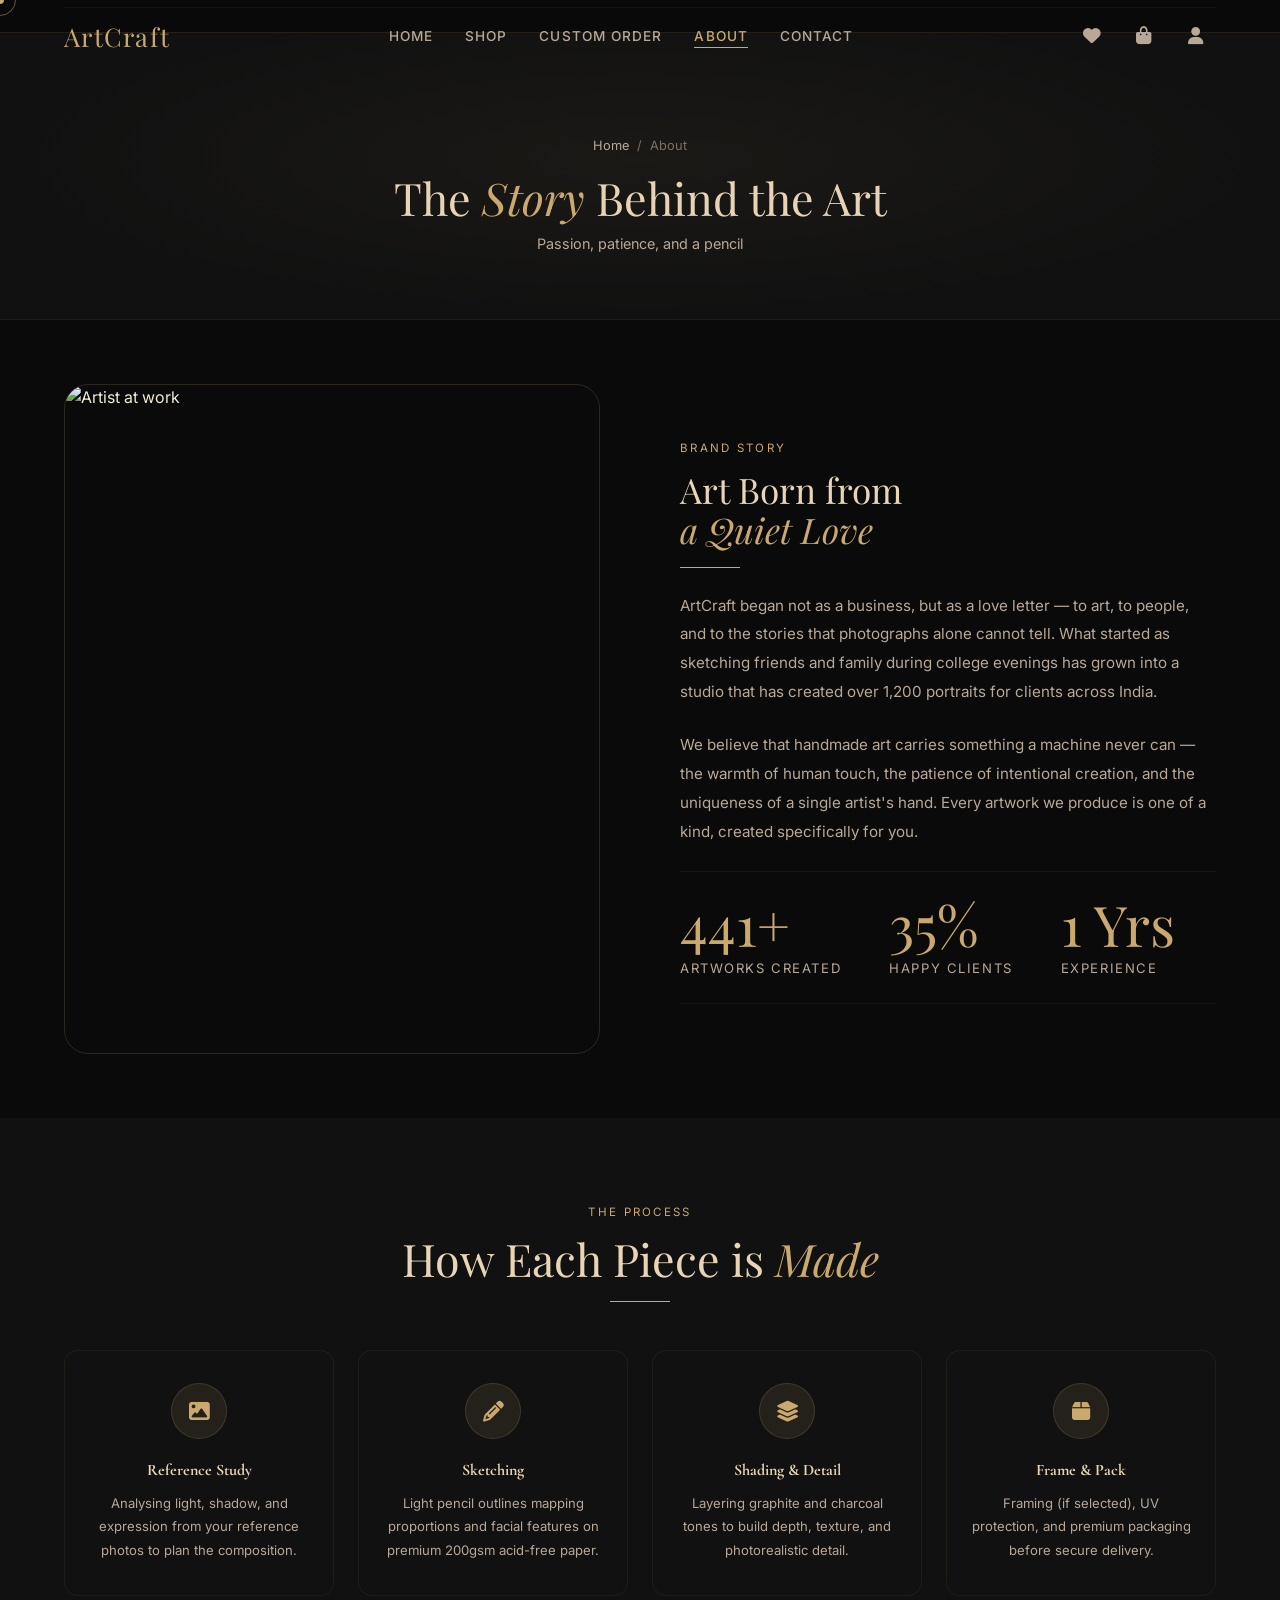
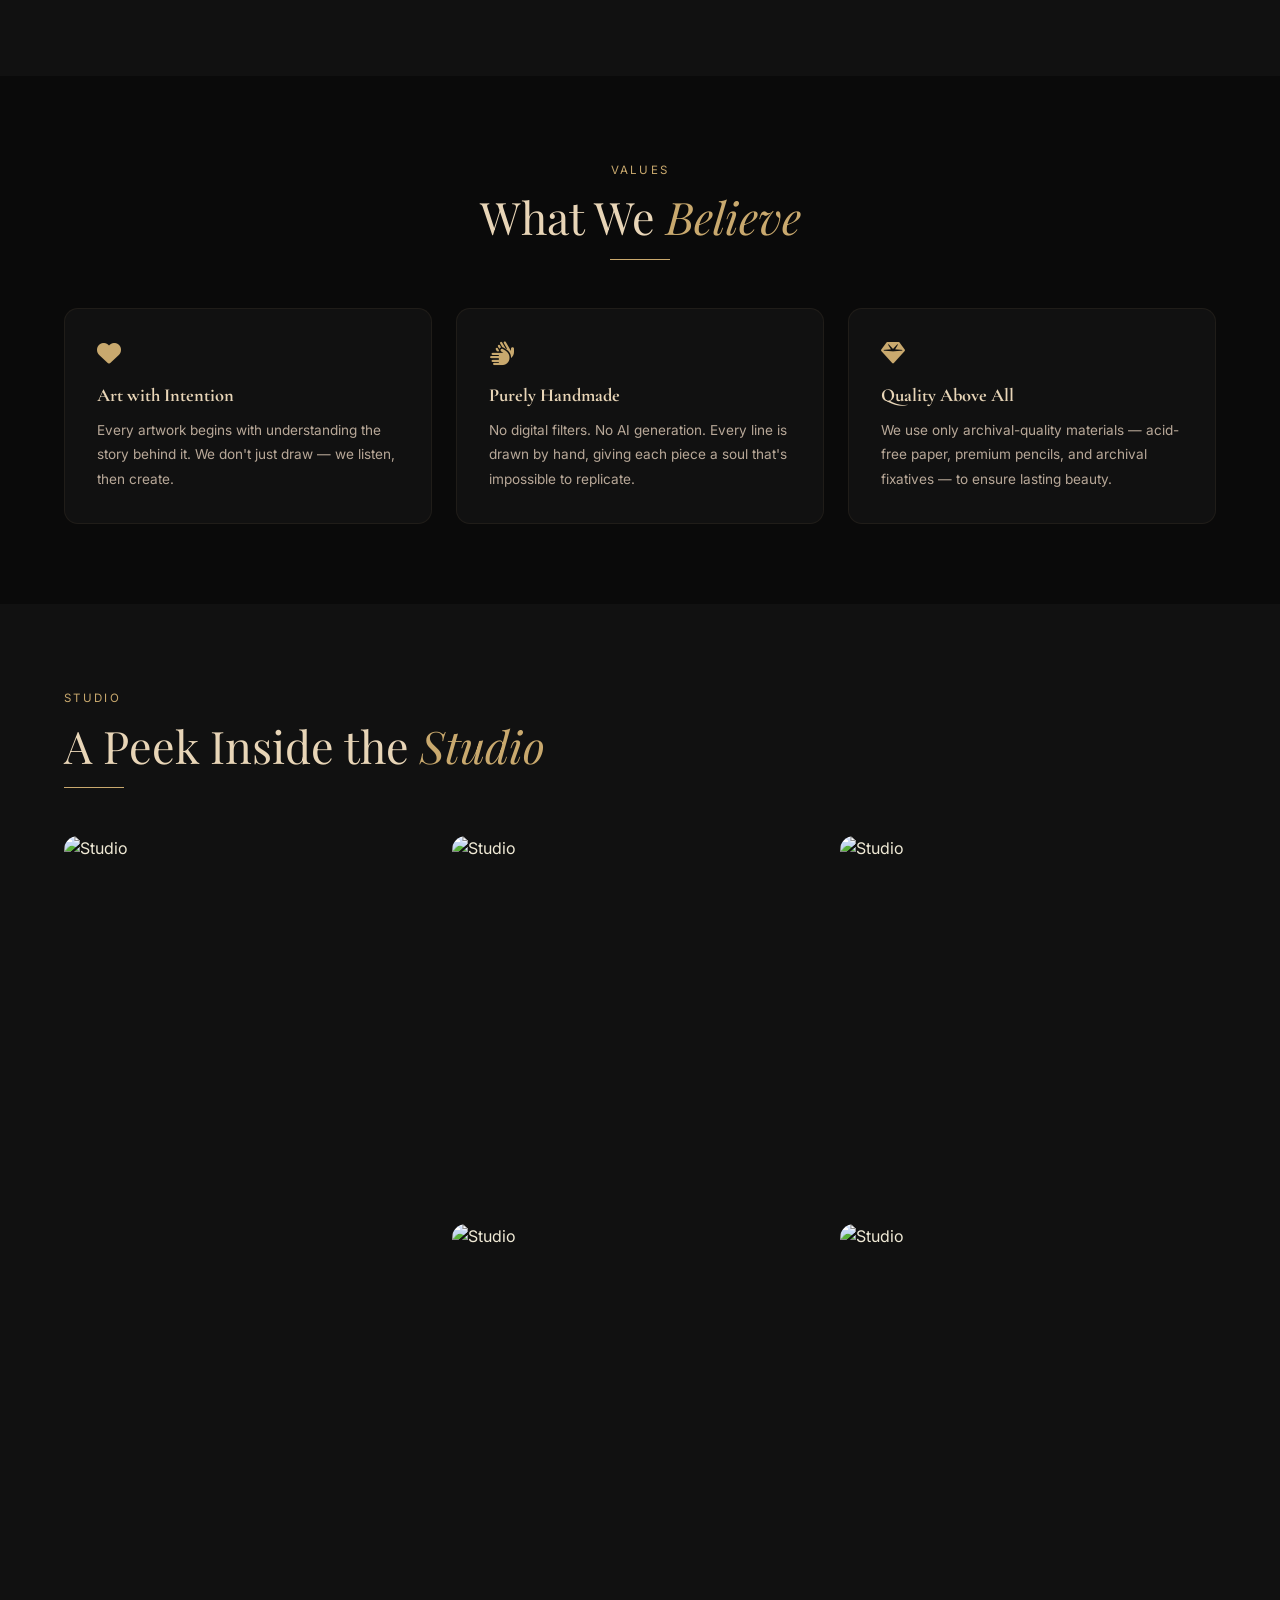
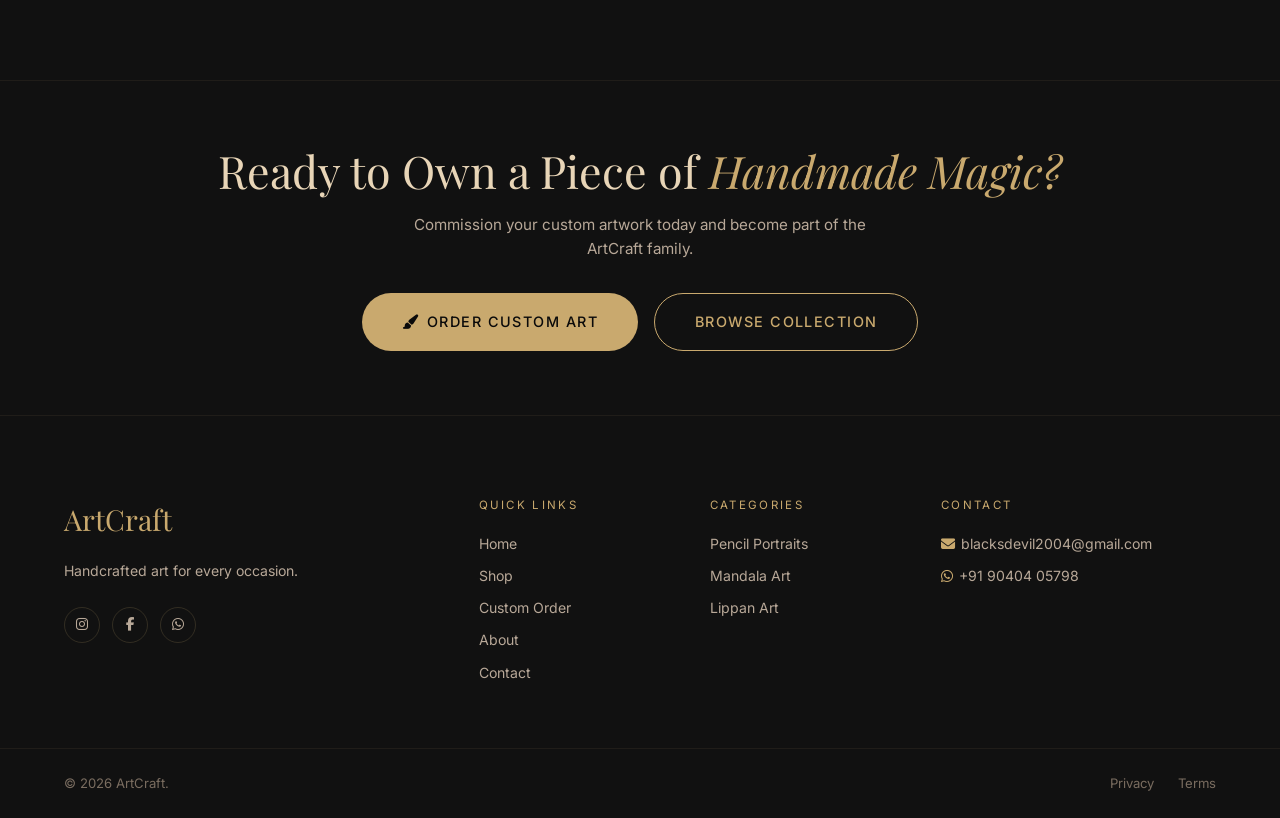
==== commit f8d004ce: "added admin page and updated whole page some function" ====
--- a/about.html
+++ b/about.html
@@ -1,161 +1,33 @@
 <!DOCTYPE html>
 <html lang="en">
-
 <head>
   <meta charset="UTF-8">
   <meta name="viewport" content="width=device-width, initial-scale=1.0">
-  <title>About — ArtCraft Studio</title>
+  <title>About — ArtCraft</title>
   <link rel="manifest" href="manifest.json">
   <link rel="stylesheet" href="style.css">
   <link rel="stylesheet" href="https://cdnjs.cloudflare.com/ajax/libs/font-awesome/6.5.1/css/all.min.css">
   <style>
-    .about-hero {
-      display: grid;
-      grid-template-columns: 1fr 1fr;
-      gap: 5rem;
-      align-items: center;
-      padding: 4rem 5%;
-      max-width: 1400px;
-      margin: 0 auto;
-    }
-
-    .about-hero img {
-      width: 100%;
-      aspect-ratio: 4/5;
-      object-fit: cover;
-      border-radius: 24px;
-      border: 1px solid var(--border);
-    }
-
-    .timeline-vert {
-      position: relative;
-      padding-left: 2.5rem;
-    }
-
-    .timeline-vert::before {
-      content: '';
-      position: absolute;
-      left: 0.6rem;
-      top: 0;
-      bottom: 0;
-      width: 1px;
-      background: var(--border);
-    }
-
-    .tl-item {
-      position: relative;
-      margin-bottom: 2rem;
-    }
-
-    .tl-dot {
-      position: absolute;
-      left: -2.5rem;
-      top: 0.3rem;
-      width: 13px;
-      height: 13px;
-      border-radius: 50%;
-      background: var(--gold);
-      border: 3px solid var(--bg);
-      box-shadow: 0 0 0 1px var(--gold);
-    }
-
-    .tl-year {
-      font-size: 0.72rem;
-      letter-spacing: 0.12em;
-      text-transform: uppercase;
-      color: var(--gold);
-      margin-bottom: 0.3rem;
-    }
-
-    .tl-title {
-      font-family: var(--font-serif);
-      font-size: 1.1rem;
-      color: var(--cream);
-      margin-bottom: 0.3rem;
-    }
-
-    .tl-desc {
-      font-size: 0.85rem;
-      color: var(--text2);
-      line-height: 1.8;
-    }
-
-    .values-grid {
-      display: grid;
-      grid-template-columns: repeat(3, 1fr);
-      gap: 1.5rem;
-    }
-
-    .studio-grid {
-      display: grid;
-      grid-template-columns: repeat(3, 1fr);
-      gap: 0.75rem;
-    }
-
-    .studio-img {
-      border-radius: var(--radius);
-      overflow: hidden;
-      aspect-ratio: 1;
-    }
-
-    .studio-img img {
-      width: 100%;
-      height: 100%;
-      object-fit: cover;
-      transition: transform 0.5s ease;
-    }
-
-    .studio-img:hover img {
-      transform: scale(1.06);
-    }
-
-    .studio-img:first-child {
-      grid-row: span 2;
-      aspect-ratio: unset;
-    }
-
-    @media(max-width:900px) {
-      .about-hero {
-        grid-template-columns: 1fr;
-        gap: 2rem;
-      }
-
-      .values-grid {
-        grid-template-columns: 1fr 1fr;
-      }
-
-      .studio-grid {
-        grid-template-columns: 1fr 1fr;
-      }
-
-      .studio-img:first-child {
-        grid-row: span 1;
-        aspect-ratio: 1;
-      }
-    }
-
-    @media(max-width:600px) {
-      .values-grid {
-        grid-template-columns: 1fr;
-      }
-    }
+    .about-hero { display:grid; grid-template-columns:1fr 1fr; gap:5rem; align-items:center; padding:4rem 5%; max-width:1400px; margin:0 auto; }
+    .about-hero img { width:100%; aspect-ratio:4/5; object-fit:cover; border-radius:24px; border:1px solid var(--border); }
+    .values-grid { display:grid; grid-template-columns:repeat(3,1fr); gap:1.5rem; }
+    .studio-grid { display:grid; grid-template-columns:repeat(3,1fr); gap:0.75rem; }
+    .studio-img { border-radius:var(--radius); overflow:hidden; aspect-ratio:1; }
+    .studio-img img { width:100%; height:100%; object-fit:cover; transition:transform 0.5s ease; }
+    .studio-img:hover img { transform:scale(1.06); }
+    .studio-img:first-child { grid-row:span 2; aspect-ratio:unset; }
+    @media(max-width:900px){ .about-hero{grid-template-columns:1fr;gap:2rem;} .values-grid{grid-template-columns:1fr 1fr;} .studio-grid{grid-template-columns:1fr 1fr;} .studio-img:first-child{grid-row:span 1;aspect-ratio:1;} }
+    @media(max-width:600px){ .values-grid{grid-template-columns:1fr;} }
   </style>
 </head>
-
 <body>
-  <div id="loading-screen">
-    <div class="loading-logo">ArtCraft</div>
-    <div class="loading-bar">
-      <div class="loading-bar-inner"></div>
-    </div>
-  </div>
-  <div class="cursor-dot"></div>
-  <div class="cursor-ring"></div>
+  <div id="loading-screen"><div class="loading-logo">ArtCraft</div><div class="loading-bar"><div class="loading-bar-inner"></div></div></div>
+  <div class="cursor-dot"></div><div class="cursor-ring"></div>
   <div id="scroll-bar"></div>
 
   <nav class="navbar scrolled">
     <div class="nav-inner">
-      <a href="index.html" class="nav-logo">ArtCraft <span>Studio</span></a>
+      <a href="index.html" class="nav-logo">ArtCraft</a>
       <ul class="nav-links">
         <li><a href="index.html">Home</a></li>
         <li><a href="shop.html">Shop</a></li>
@@ -164,16 +36,20 @@
         <li><a href="contact.html">Contact</a></li>
       </ul>
       <div class="nav-actions">
-        <a href="wishlist.html" class="nav-icon-btn"><i class="fas fa-heart"></i><span
-            class="cart-count wish-count"></span></a>
+        <a href="wishlist.html" class="nav-icon-btn"><i class="fas fa-heart"></i><span class="cart-count wish-count"></span></a>
         <a href="cart.html" class="nav-icon-btn"><i class="fas fa-shopping-bag"></i><span class="cart-count"></span></a>
+        <div class="user-nav-btn"></div>
         <div class="hamburger" id="hamburger"><span></span><span></span><span></span></div>
       </div>
     </div>
   </nav>
   <div class="mobile-nav" id="mobile-nav">
-    <a href="index.html">Home</a><a href="shop.html">Shop</a><a href="custom-order.html">Custom Order</a>
-    <a href="about.html">About</a><a href="contact.html">Contact</a><a href="cart.html">Cart</a>
+    <a href="index.html">Home</a>
+    <a href="shop.html">Shop</a>
+    <a href="custom-order.html">Custom Order</a>
+    <a href="about.html">About</a>
+    <a href="contact.html">Contact</a>
+    <a href="auth.html">My Account</a>
   </div>
 
   <div class="page-header">
@@ -189,11 +65,10 @@
     </div>
     <div data-aos="fade-left">
       <div class="section-tag">Brand Story</div>
-      <h2 class="section-title" style="font-size:2.5rem">Art Born from<br><em>a Quiet Love</em></h2>
+      <h2 class="section-title" style="font-size:2.2rem">Art Born from<br><em>a Quiet Love</em></h2>
       <div class="gold-divider"></div>
       <p style="color:var(--text2);font-size:0.95rem;line-height:1.9;margin:1.5rem 0">
-        ArtCraft Studio began not as a business, but as a love letter — to art, to people, and to the stories that
-        photographs
+        ArtCraft began not as a business, but as a love letter — to art, to people, and to the stories that photographs
         alone cannot tell. What started as sketching friends and family during college evenings has grown into a studio
         that has created over 1,200 portraits for clients across India.
       </p>
@@ -202,129 +77,49 @@
         intentional creation, and the uniqueness of a single artist's hand. Every artwork we produce is one of a kind,
         created specifically for you.
       </p>
-      <div
-        style="display:flex;gap:3rem;padding:1.5rem 0;border-top:1px solid var(--border2);border-bottom:1px solid var(--border2);margin-bottom:2rem">
-        <div>
-          <div class="stat-num counter" data-target="1200" data-suffix="+">0+</div>
-          <div class="stat-label">Artworks Created</div>
-        </div>
-        <div>
-          <div class="stat-num counter" data-target="98" data-suffix="%">0%</div>
-          <div class="stat-label">Happy Clients</div>
-        </div>
-        <div>
-          <div class="stat-num counter" data-target="5" data-suffix=" Yrs">0</div>
-          <div class="stat-label">Experience</div>
-        </div>
+      <div style="display:flex;gap:3rem;padding:1.5rem 0;border-top:1px solid var(--border2);border-bottom:1px solid var(--border2)">
+        <div><div class="stat-num counter" data-target="1200" data-suffix="+">0+</div><div class="stat-label">Artworks Created</div></div>
+        <div><div class="stat-num counter" data-target="98" data-suffix="%">0%</div><div class="stat-label">Happy Clients</div></div>
+        <div><div class="stat-num counter" data-target="5" data-suffix=" Yrs">0</div><div class="stat-label">Experience</div></div>
       </div>
-      <a href="custom-order.html" class="btn btn-gold">Commission Your Artwork <i class="fas fa-arrow-right"></i></a>
     </div>
   </div>
 
-  <!-- Journey Timeline -->
+  <!-- Process -->
   <div class="section-bg" style="padding:5rem 5%">
-    <div style="max-width:1000px;margin:0 auto">
+    <div style="max-width:1400px;margin:0 auto">
       <div class="section-header center" data-aos="fade-up">
-        <div class="section-tag">The Journey</div>
-        <h2 class="section-title">From Sketch to <em>Studio</em></h2>
+        <div class="section-tag">The Process</div>
+        <h2 class="section-title">How Each Piece is <em>Made</em></h2>
         <div class="gold-divider"></div>
       </div>
-      <div style="display:grid;grid-template-columns:1fr 1fr;gap:4rem;margin-top:3rem">
-        <div class="timeline-vert" data-aos="fade-right">
-          <div class="tl-item">
-            <div class="tl-dot"></div>
-            <p class="tl-year">2019</p>
-            <p class="tl-title">The First Sketch</p>
-            <p class="tl-desc">Started sketching portraits of family members as birthday gifts. The emotional reactions
-              sparked a deeper passion for realistic pencil art.</p>
-          </div>
-          <div class="tl-item">
-            <div class="tl-dot"></div>
-            <p class="tl-year">2020</p>
-            <p class="tl-title">First Commission</p>
-            <p class="tl-desc">Received the first paid commission — a wedding portrait — and realized this passion could
-              become a profession that brings joy to others.</p>
-          </div>
-          <div class="tl-item">
-            <div class="tl-dot"></div>
-            <p class="tl-year">2021</p>
-            <p class="tl-title">Exploring Mandala</p>
-            <p class="tl-desc">Discovered mandala art and began blending traditional Indian geometric patterns with
-              contemporary design sensibilities.</p>
-          </div>
+      <div style="display:grid;grid-template-columns:repeat(4,1fr);gap:1.5rem;margin-top:2rem">
+        <div class="glow-card" style="text-align:center;padding:2rem 1.5rem" data-aos="fade-up" data-aos-delay="100">
+          <div style="width:56px;height:56px;background:rgba(201,169,110,0.1);border:1px solid var(--border);border-radius:50%;display:flex;align-items:center;justify-content:center;margin:0 auto 1.2rem;font-size:1.3rem;color:var(--gold)"><i class="fas fa-image"></i></div>
+          <h4 style="font-family:var(--font-serif);color:var(--cream);margin-bottom:0.5rem">Reference Study</h4>
+          <p style="font-size:0.82rem;color:var(--text2);line-height:1.8">Analysing light, shadow, and expression from your reference photos to plan the composition.</p>
         </div>
-        <div class="timeline-vert" data-aos="fade-left">
-          <div class="tl-item">
-            <div class="tl-dot"></div>
-            <p class="tl-year">2022</p>
-            <p class="tl-title">Lippan Art Discovery</p>
-            <p class="tl-desc">Trained in traditional Kutchi Lippan art — the ancient clay and mirror work technique —
-              and began creating wall installations.</p>
-          </div>
-          <div class="tl-item">
-            <div class="tl-dot"></div>
-            <p class="tl-year">2023</p>
-            <p class="tl-title">ArtCraft Studio Launch</p>
-            <p class="tl-desc">Officially launched ArtCraft Studio online. Reached 500 completed artworks within the
-              first year with clients across 15 states.</p>
-          </div>
-          <div class="tl-item">
-            <div class="tl-dot"></div>
-            <p class="tl-year">2024+</p>
-            <p class="tl-title">Growing Community</p>
-            <p class="tl-desc">1,200+ artworks created. Featured in local art exhibitions. Continuing to grow while
-              keeping every piece personal and handmade.</p>
-          </div>
+        <div class="glow-card" style="text-align:center;padding:2rem 1.5rem" data-aos="fade-up" data-aos-delay="200">
+          <div style="width:56px;height:56px;background:rgba(201,169,110,0.1);border:1px solid var(--border);border-radius:50%;display:flex;align-items:center;justify-content:center;margin:0 auto 1.2rem;font-size:1.3rem;color:var(--gold)"><i class="fas fa-pencil-alt"></i></div>
+          <h4 style="font-family:var(--font-serif);color:var(--cream);margin-bottom:0.5rem">Sketching</h4>
+          <p style="font-size:0.82rem;color:var(--text2);line-height:1.8">Light pencil outlines mapping proportions and facial features on premium 200gsm acid-free paper.</p>
+        </div>
+        <div class="glow-card" style="text-align:center;padding:2rem 1.5rem" data-aos="fade-up" data-aos-delay="300">
+          <div style="width:56px;height:56px;background:rgba(201,169,110,0.1);border:1px solid var(--border);border-radius:50%;display:flex;align-items:center;justify-content:center;margin:0 auto 1.2rem;font-size:1.3rem;color:var(--gold)"><i class="fas fa-layer-group"></i></div>
+          <h4 style="font-family:var(--font-serif);color:var(--cream);margin-bottom:0.5rem">Shading & Detail</h4>
+          <p style="font-size:0.82rem;color:var(--text2);line-height:1.8">Layering graphite and charcoal tones to build depth, texture, and photorealistic detail.</p>
+        </div>
+        <div class="glow-card" style="text-align:center;padding:2rem 1.5rem" data-aos="fade-up" data-aos-delay="400">
+          <div style="width:56px;height:56px;background:rgba(201,169,110,0.1);border:1px solid var(--border);border-radius:50%;display:flex;align-items:center;justify-content:center;margin:0 auto 1.2rem;font-size:1.3rem;color:var(--gold)"><i class="fas fa-box"></i></div>
+          <h4 style="font-family:var(--font-serif);color:var(--cream);margin-bottom:0.5rem">Frame & Pack</h4>
+          <p style="font-size:0.82rem;color:var(--text2);line-height:1.8">Framing (if selected), UV protection, and premium packaging before secure delivery.</p>
         </div>
       </div>
     </div>
   </div>
 
-  <!-- Process -->
-  <div style="padding:5rem 5%;max-width:1400px;margin:0 auto">
-    <div class="section-header center" data-aos="fade-up">
-      <div class="section-tag">The Process</div>
-      <h2 class="section-title">How Each Piece is <em>Made</em></h2>
-      <div class="gold-divider"></div>
-    </div>
-    <div style="display:grid;grid-template-columns:repeat(4,1fr);gap:1.5rem;margin-top:2rem">
-      <div class="glow-card" style="text-align:center;padding:2rem 1.5rem" data-aos="fade-up" data-aos-delay="100">
-        <div
-          style="width:56px;height:56px;background:rgba(201,169,110,0.1);border:1px solid var(--border);border-radius:50%;display:flex;align-items:center;justify-content:center;margin:0 auto 1.2rem;font-size:1.3rem;color:var(--gold)">
-          <i class="fas fa-image"></i></div>
-        <h4 style="font-family:var(--font-serif);color:var(--cream);margin-bottom:0.5rem">Reference Study</h4>
-        <p style="font-size:0.82rem;color:var(--text2);line-height:1.8">Analysing light, shadow, and expression from
-          your reference photos to plan the composition.</p>
-      </div>
-      <div class="glow-card" style="text-align:center;padding:2rem 1.5rem" data-aos="fade-up" data-aos-delay="200">
-        <div
-          style="width:56px;height:56px;background:rgba(201,169,110,0.1);border:1px solid var(--border);border-radius:50%;display:flex;align-items:center;justify-content:center;margin:0 auto 1.2rem;font-size:1.3rem;color:var(--gold)">
-          <i class="fas fa-pencil-alt"></i></div>
-        <h4 style="font-family:var(--font-serif);color:var(--cream);margin-bottom:0.5rem">Sketching</h4>
-        <p style="font-size:0.82rem;color:var(--text2);line-height:1.8">Light pencil outlines mapping proportions and
-          facial features on premium 200gsm acid-free paper.</p>
-      </div>
-      <div class="glow-card" style="text-align:center;padding:2rem 1.5rem" data-aos="fade-up" data-aos-delay="300">
-        <div
-          style="width:56px;height:56px;background:rgba(201,169,110,0.1);border:1px solid var(--border);border-radius:50%;display:flex;align-items:center;justify-content:center;margin:0 auto 1.2rem;font-size:1.3rem;color:var(--gold)">
-          <i class="fas fa-layer-group"></i></div>
-        <h4 style="font-family:var(--font-serif);color:var(--cream);margin-bottom:0.5rem">Shading & Detail</h4>
-        <p style="font-size:0.82rem;color:var(--text2);line-height:1.8">Layering graphite and charcoal tones to build
-          depth, texture, and photorealistic detail.</p>
-      </div>
-      <div class="glow-card" style="text-align:center;padding:2rem 1.5rem" data-aos="fade-up" data-aos-delay="400">
-        <div
-          style="width:56px;height:56px;background:rgba(201,169,110,0.1);border:1px solid var(--border);border-radius:50%;display:flex;align-items:center;justify-content:center;margin:0 auto 1.2rem;font-size:1.3rem;color:var(--gold)">
-          <i class="fas fa-box"></i></div>
-        <h4 style="font-family:var(--font-serif);color:var(--cream);margin-bottom:0.5rem">Frame & Pack</h4>
-        <p style="font-size:0.82rem;color:var(--text2);line-height:1.8">Framing (if selected), UV protection, and
-          premium packaging before secure delivery.</p>
-      </div>
-    </div>
-  </div>
-
   <!-- Values -->
-  <div class="section-bg" style="padding:5rem 5%">
+  <div style="padding:5rem 5%">
     <div style="max-width:1400px;margin:0 auto">
       <div class="section-header center" data-aos="fade-up">
         <div class="section-tag">Values</div>
@@ -334,51 +129,45 @@
       <div class="values-grid" style="margin-top:2rem">
         <div class="glow-card" data-aos="fade-up" data-aos-delay="100">
           <i class="fas fa-heart" style="color:var(--gold);font-size:1.5rem;margin-bottom:1rem;display:block"></i>
-          <h4 style="font-family:var(--font-serif);color:var(--cream);font-size:1.15rem;margin-bottom:0.5rem">Art with
-            Intention</h4>
-          <p style="color:var(--text2);font-size:0.85rem;line-height:1.8">Every artwork begins with understanding the
-            story behind it. We don't just draw — we listen, then create.</p>
+          <h4 style="font-family:var(--font-serif);color:var(--cream);font-size:1.15rem;margin-bottom:0.5rem">Art with Intention</h4>
+          <p style="color:var(--text2);font-size:0.85rem;line-height:1.8">Every artwork begins with understanding the story behind it. We don't just draw — we listen, then create.</p>
         </div>
         <div class="glow-card" data-aos="fade-up" data-aos-delay="200">
           <i class="fas fa-hands" style="color:var(--gold);font-size:1.5rem;margin-bottom:1rem;display:block"></i>
-          <h4 style="font-family:var(--font-serif);color:var(--cream);font-size:1.15rem;margin-bottom:0.5rem">Purely
-            Handmade</h4>
-          <p style="color:var(--text2);font-size:0.85rem;line-height:1.8">No digital filters. No AI generation. Every
-            line is drawn by hand, giving each piece a soul that's impossible to replicate.</p>
+          <h4 style="font-family:var(--font-serif);color:var(--cream);font-size:1.15rem;margin-bottom:0.5rem">Purely Handmade</h4>
+          <p style="color:var(--text2);font-size:0.85rem;line-height:1.8">No digital filters. No AI generation. Every line is drawn by hand, giving each piece a soul that's impossible to replicate.</p>
         </div>
         <div class="glow-card" data-aos="fade-up" data-aos-delay="300">
           <i class="fas fa-gem" style="color:var(--gold);font-size:1.5rem;margin-bottom:1rem;display:block"></i>
-          <h4 style="font-family:var(--font-serif);color:var(--cream);font-size:1.15rem;margin-bottom:0.5rem">Quality
-            Above All</h4>
-          <p style="color:var(--text2);font-size:0.85rem;line-height:1.8">We use only archival-quality materials —
-            acid-free paper, premium pencils, and archival fixatives — to ensure lasting beauty.</p>
+          <h4 style="font-family:var(--font-serif);color:var(--cream);font-size:1.15rem;margin-bottom:0.5rem">Quality Above All</h4>
+          <p style="color:var(--text2);font-size:0.85rem;line-height:1.8">We use only archival-quality materials — acid-free paper, premium pencils, and archival fixatives — to ensure lasting beauty.</p>
         </div>
       </div>
     </div>
   </div>
 
   <!-- Studio Gallery -->
-  <div style="padding:5rem 5%;max-width:1400px;margin:0 auto">
-    <div class="section-header" data-aos="fade-up">
-      <div class="section-tag">Studio</div>
-      <h2 class="section-title">A Peek Inside the <em>Studio</em></h2>
-      <div class="gold-divider"></div>
-    </div>
-    <div class="studio-grid" style="margin-top:2rem" data-aos="fade-up">
-      <div class="studio-img"><img src="https://picsum.photos/seed/studio1/600/800" alt="Studio" loading="lazy"></div>
-      <div class="studio-img"><img src="https://picsum.photos/seed/studio2/600/400" alt="Studio" loading="lazy"></div>
-      <div class="studio-img"><img src="https://picsum.photos/seed/studio3/600/400" alt="Studio" loading="lazy"></div>
-      <div class="studio-img"><img src="https://picsum.photos/seed/studio4/600/400" alt="Studio" loading="lazy"></div>
-      <div class="studio-img"><img src="https://picsum.photos/seed/studio5/600/400" alt="Studio" loading="lazy"></div>
+  <div class="section-bg" style="padding:5rem 5%">
+    <div style="max-width:1400px;margin:0 auto">
+      <div class="section-header" data-aos="fade-up">
+        <div class="section-tag">Studio</div>
+        <h2 class="section-title">A Peek Inside the <em>Studio</em></h2>
+        <div class="gold-divider"></div>
+      </div>
+      <div class="studio-grid" style="margin-top:2rem" data-aos="fade-up">
+        <div class="studio-img"><img src="https://picsum.photos/seed/studio1/600/800" alt="Studio" loading="lazy"></div>
+        <div class="studio-img"><img src="https://picsum.photos/seed/studio2/600/400" alt="Studio" loading="lazy"></div>
+        <div class="studio-img"><img src="https://picsum.photos/seed/studio3/600/400" alt="Studio" loading="lazy"></div>
+        <div class="studio-img"><img src="https://picsum.photos/seed/studio4/600/400" alt="Studio" loading="lazy"></div>
+        <div class="studio-img"><img src="https://picsum.photos/seed/studio5/600/400" alt="Studio" loading="lazy"></div>
+      </div>
     </div>
   </div>
 
   <!-- CTA -->
   <div style="padding:4rem 5%;text-align:center;background:var(--bg2);border-top:1px solid var(--border2)">
-    <h2 class="section-title" style="font-size:2.2rem" data-aos="fade-up">Ready to Own a Piece of <em>Handmade
-        Magic?</em></h2>
-    <p style="color:var(--text2);max-width:500px;margin:1rem auto 2rem;font-size:0.95rem" data-aos="fade-up">Commission
-      your custom artwork today and become part of the ArtCraft family.</p>
+    <h2 class="section-title" data-aos="fade-up">Ready to Own a Piece of <em>Handmade Magic?</em></h2>
+    <p style="color:var(--text2);max-width:500px;margin:1rem auto 2rem;font-size:0.95rem" data-aos="fade-up">Commission your custom artwork today and become part of the ArtCraft family.</p>
     <div style="display:flex;gap:1rem;justify-content:center;flex-wrap:wrap" data-aos="fade-up">
       <a href="custom-order.html" class="btn btn-gold btn-lg"><i class="fas fa-paint-brush"></i> Order Custom Art</a>
       <a href="shop.html" class="btn btn-outline btn-lg">Browse Collection</a>
@@ -387,40 +176,16 @@
 
   <footer class="footer">
     <div class="footer-grid">
-      <div><a href="index.html" class="footer-logo">ArtCraft</a>
-        <p class="footer-desc">Handcrafted art for every occasion.</p>
-        <div class="footer-social"><a href="#"><i class="fab fa-instagram"></i></a><a href="#"><i
-              class="fab fa-facebook-f"></i></a><a href="https://wa.me/919999999999"><i class="fab fa-whatsapp"></i></a>
-        </div>
-      </div>
-      <div>
-        <p class="footer-heading">Quick Links</p>
-        <div class="footer-links"><a href="index.html">Home</a><a href="shop.html">Shop</a><a
-            href="custom-order.html">Custom Order</a><a href="about.html">About</a><a href="contact.html">Contact</a>
-        </div>
-      </div>
-      <div>
-        <p class="footer-heading">Categories</p>
-        <div class="footer-links"><a href="shop.html?cat=pencil">Pencil Portraits</a><a
-            href="shop.html?cat=mandala">Mandala Art</a><a href="shop.html?cat=lippan">Lippan Art</a></div>
-      </div>
-      <div>
-        <p class="footer-heading">Contact</p>
-        <div class="footer-links"><a href="mailto:hello@artcraftstudio.com"><i class="fas fa-envelope"
-              style="color:var(--gold);margin-right:0.4rem"></i>hello@artcraftstudio.com</a><a
-            href="https://wa.me/919999999999"><i class="fab fa-whatsapp"
-              style="color:var(--gold);margin-right:0.4rem"></i>WhatsApp Us</a></div>
-      </div>
+      <div><a href="index.html" class="footer-logo">ArtCraft</a><p class="footer-desc">Handcrafted art for every occasion.</p><div class="footer-social"><a href="https://www.instagram.com" target="_blank"><i class="fab fa-instagram"></i></a><a href="#"><i class="fab fa-facebook-f"></i></a><a href="https://wa.me/919040405798"><i class="fab fa-whatsapp"></i></a></div></div>
+      <div><p class="footer-heading">Quick Links</p><div class="footer-links"><a href="index.html">Home</a><a href="shop.html">Shop</a><a href="custom-order.html">Custom Order</a><a href="about.html">About</a><a href="contact.html">Contact</a></div></div>
+      <div><p class="footer-heading">Categories</p><div class="footer-links"><a href="shop.html?cat=pencil">Pencil Portraits</a><a href="shop.html?cat=mandala">Mandala Art</a><a href="shop.html?cat=lippan">Lippan Art</a></div></div>
+      <div><p class="footer-heading">Contact</p><div class="footer-links"><a href="mailto:blacksdevil2004@gmail.com"><i class="fas fa-envelope" style="color:var(--gold);margin-right:0.4rem"></i>blacksdevil2004@gmail.com</a><a href="https://wa.me/919040405798"><i class="fab fa-whatsapp" style="color:var(--gold);margin-right:0.4rem"></i>+91 90404 05798</a></div></div>
     </div>
-    <div class="footer-bottom">
-      <p>&copy; 2026 ArtCraft Studio.</p>
-      <div class="footer-bottom-links"><a href="#">Privacy</a><a href="#">Terms</a></div>
-    </div>
+    <div class="footer-bottom"><p>&copy; 2026 ArtCraft.</p><div class="footer-bottom-links"><a href="#">Privacy</a><a href="#">Terms</a></div></div>
   </footer>
 
   <div id="toast-container"></div>
   <script src="https://unpkg.com/@studio-freight/lenis@1.0.42/bundled/lenis.min.js"></script>
   <script src="script.js"></script>
 </body>
-
-</html>+</html>
--- a/style.css
+++ b/style.css
@@ -1,48 +1,39 @@
 /* ============================================================
-   ArtCraft Global Styles
+   ArtCraft Global Styles v2
    Dark theme — Gold + Cream accents
    ============================================================ */
 
-@import url("https://fonts.googleapis.com/css2?family=Cormorant+Garamond:ital,wght@0,300;0,400;0,600;1,300;1,400&family=Inter:wght@300;400;500;600&family=Playfair+Display:ital,wght@0,400;0,700;1,400&display=swap");
+@import url('https://fonts.googleapis.com/css2?family=Cormorant+Garamond:ital,wght@0,300;0,400;0,600;1,300;1,400&family=Inter:wght@300;400;500;600&family=Playfair+Display:ital,wght@0,400;0,700;1,400&display=swap');
 
 :root {
-  --bg: #0a0a0a;
-  --bg2: #111111;
-  --bg3: #1a1a1a;
-  --bg4: #222222;
-  --gold: #c9a96e;
-  --gold2: #e2c68e;
-  --cream: #e8d5b7;
-  --cream2: #f5ede0;
-  --text: #f0ead6;
-  --text2: #b8a898;
-  --text3: #7a6d60;
-  --border: rgba(201, 169, 110, 0.18);
-  --border2: rgba(201, 169, 110, 0.08);
-  --shadow: 0 8px 40px rgba(0, 0, 0, 0.6);
-  --shadow2: 0 2px 16px rgba(0, 0, 0, 0.4);
-  --radius: 14px;
-  --radius2: 8px;
-  --glow: 0 0 40px rgba(201, 169, 110, 0.15);
-  --font-serif: "Cormorant Garamond", serif;
-  --font-display: "Playfair Display", serif;
-  --font-sans: "Inter", sans-serif;
+  --bg:       #0a0a0a;
+  --bg2:      #111111;
+  --bg3:      #1a1a1a;
+  --bg4:      #222222;
+  --gold:     #c9a96e;
+  --gold2:    #e2c68e;
+  --cream:    #e8d5b7;
+  --cream2:   #f5ede0;
+  --text:     #f0ead6;
+  --text2:    #b8a898;
+  --text3:    #7a6d60;
+  --border:   rgba(201,169,110,0.18);
+  --border2:  rgba(201,169,110,0.08);
+  --shadow:   0 8px 40px rgba(0,0,0,0.6);
+  --shadow2:  0 2px 16px rgba(0,0,0,0.4);
+  --radius:   14px;
+  --radius2:  8px;
+  --glow:     0 0 40px rgba(201,169,110,0.15);
+  --font-serif: 'Cormorant Garamond', serif;
+  --font-display: 'Playfair Display', serif;
+  --font-sans: 'Inter', sans-serif;
   --nav-h: 72px;
   --transition: 0.3s ease;
 }
 
-*,
-*::before,
-*::after {
-  margin: 0;
-  padding: 0;
-  box-sizing: border-box;
-}
-
-html {
-  scroll-behavior: smooth;
-  font-size: 16px;
-}
+*, *::before, *::after { margin:0; padding:0; box-sizing:border-box; }
+
+html { scroll-behavior: smooth; font-size: 16px; }
 
 body {
   background: var(--bg);
@@ -53,47 +44,21 @@
   -webkit-font-smoothing: antialiased;
 }
 
-body::-webkit-scrollbar {
-  width: 4px;
-}
-body::-webkit-scrollbar-track {
-  background: var(--bg2);
-}
-body::-webkit-scrollbar-thumb {
-  background: var(--gold);
-  border-radius: 2px;
-}
-
-a {
-  text-decoration: none;
-  color: inherit;
-}
-img {
-  display: block;
-  max-width: 100%;
-}
-button {
-  cursor: pointer;
-  font-family: var(--font-sans);
-  border: none;
-  background: none;
-}
-ul,
-ol {
-  list-style: none;
-}
-input,
-textarea,
-select {
-  font-family: var(--font-sans);
-}
+body::-webkit-scrollbar { width: 4px; }
+body::-webkit-scrollbar-track { background: var(--bg2); }
+body::-webkit-scrollbar-thumb { background: var(--gold); border-radius: 2px; }
+
+a { text-decoration: none; color: inherit; }
+img { display: block; max-width: 100%; }
+button { cursor: pointer; font-family: var(--font-sans); border: none; background: none; }
+ul, ol { list-style: none; }
+input, textarea, select { font-family: var(--font-sans); }
 
 /* ============================================================
    Loading Screen
    ============================================================ */
 #loading-screen {
-  position: fixed;
-  inset: 0;
+  position: fixed; inset: 0;
   background: var(--bg);
   z-index: 9999;
   display: flex;
@@ -101,15 +66,9 @@
   align-items: center;
   justify-content: center;
   gap: 1.5rem;
-  transition:
-    opacity 0.6s ease,
-    visibility 0.6s ease;
-}
-#loading-screen.hidden {
-  opacity: 0;
-  visibility: hidden;
-  pointer-events: none;
-}
+  transition: opacity 0.6s ease, visibility 0.6s ease;
+}
+#loading-screen.hidden { opacity: 0; visibility: hidden; pointer-events: none; }
 .loading-logo {
   font-family: var(--font-display);
   font-size: 2.5rem;
@@ -117,8 +76,7 @@
   letter-spacing: 0.1em;
 }
 .loading-bar {
-  width: 180px;
-  height: 2px;
+  width: 180px; height: 2px;
   background: var(--bg3);
   border-radius: 2px;
   overflow: hidden;
@@ -129,105 +87,62 @@
   border-radius: 2px;
   animation: loadBar 1.6s ease forwards;
 }
-@keyframes loadBar {
-  from {
-    width: 0;
-  }
-  to {
-    width: 100%;
-  }
-}
+@keyframes loadBar { from { width:0 } to { width:100% } }
 
 /* ============================================================
    Custom Cursor
    ============================================================ */
 .cursor-dot {
-  width: 8px;
-  height: 8px;
+  width: 8px; height: 8px;
   background: var(--gold);
   border-radius: 50%;
-  position: fixed;
-  pointer-events: none;
+  position: fixed; pointer-events: none;
   z-index: 9998;
-  transform: translate(-50%, -50%);
+  transform: translate(-50%,-50%);
   transition: transform 0.1s ease;
 }
 .cursor-ring {
-  width: 32px;
-  height: 32px;
-  border: 1.5px solid rgba(201, 169, 110, 0.5);
+  width: 32px; height: 32px;
+  border: 1.5px solid rgba(201,169,110,0.5);
   border-radius: 50%;
-  position: fixed;
-  pointer-events: none;
+  position: fixed; pointer-events: none;
   z-index: 9997;
-  transform: translate(-50%, -50%);
-  transition:
-    transform 0.15s ease,
-    width 0.2s ease,
-    height 0.2s ease,
-    border-color 0.2s ease;
-}
-.cursor-ring.hovered {
-  width: 48px;
-  height: 48px;
-  border-color: var(--gold);
-}
-@media (hover: none) {
-  .cursor-dot,
-  .cursor-ring {
-    display: none;
-  }
-}
+  transform: translate(-50%,-50%);
+  transition: transform 0.15s ease, width 0.2s ease, height 0.2s ease, border-color 0.2s ease;
+}
+.cursor-ring.hovered { width: 48px; height: 48px; border-color: var(--gold); }
+@media (hover: none) { .cursor-dot, .cursor-ring { display: none; } }
 
 /* ============================================================
    Navbar
    ============================================================ */
 .navbar {
-  position: fixed;
-  top: 0;
-  left: 0;
-  right: 0;
+  position: fixed; top: 0; left: 0; right: 0;
   height: var(--nav-h);
   z-index: 1000;
-  display: flex;
-  align-items: center;
+  display: flex; align-items: center;
   padding: 0 5%;
-  transition:
-    background 0.4s ease,
-    box-shadow 0.4s ease;
+  transition: background 0.4s ease, box-shadow 0.4s ease;
 }
 .navbar.scrolled {
-  background: rgba(10, 10, 10, 0.95);
+  background: rgba(10,10,10,0.95);
   backdrop-filter: blur(20px);
   -webkit-backdrop-filter: blur(20px);
   box-shadow: 0 1px 0 var(--border);
 }
 .nav-inner {
-  width: 100%;
-  display: flex;
-  align-items: center;
-  justify-content: space-between;
+  width: 100%; display: flex;
+  align-items: center; justify-content: space-between;
 }
 .nav-logo {
   font-family: var(--font-display);
   font-size: 1.6rem;
   color: var(--gold);
   letter-spacing: 0.05em;
-  display: flex;
-  align-items: center;
-  gap: 0.5rem;
-}
-.nav-logo span {
-  color: var(--cream);
-  font-size: 0.9rem;
-  font-family: var(--font-sans);
-  font-weight: 300;
-  letter-spacing: 0.15em;
+  display: flex; align-items: center; gap: 0.5rem;
 }
 .nav-links {
-  display: flex;
-  align-items: center;
-  gap: 2rem;
+  display: flex; align-items: center; gap: 2rem;
 }
 .nav-links a {
   font-size: 0.85rem;
@@ -239,65 +154,47 @@
   position: relative;
 }
 .nav-links a::after {
-  content: "";
-  position: absolute;
-  bottom: -4px;
-  left: 0;
-  width: 0;
-  height: 1px;
+  content: '';
+  position: absolute; bottom: -4px; left: 0;
+  width: 0; height: 1px;
   background: var(--gold);
   transition: width var(--transition);
 }
-.nav-links a:hover,
-.nav-links a.active {
-  color: var(--gold);
-}
-.nav-links a:hover::after,
-.nav-links a.active::after {
-  width: 100%;
-}
+.nav-links a:hover, .nav-links a.active { color: var(--gold); }
+.nav-links a:hover::after, .nav-links a.active::after { width: 100%; }
 .nav-actions {
-  display: flex;
-  align-items: center;
-  gap: 1rem;
+  display: flex; align-items: center; gap: 0.75rem;
 }
 .nav-icon-btn {
-  width: 40px;
-  height: 40px;
-  display: flex;
-  align-items: center;
-  justify-content: center;
+  width: 40px; height: 40px;
+  display: flex; align-items: center; justify-content: center;
   border-radius: 50%;
   color: var(--text2);
   font-size: 1.1rem;
-  transition:
-    color var(--transition),
-    background var(--transition);
+  transition: color var(--transition), background var(--transition);
   position: relative;
 }
-.nav-icon-btn:hover {
-  color: var(--gold);
-  background: var(--border2);
-}
+.nav-icon-btn:hover { color: var(--gold); background: var(--border2); }
 .cart-count {
-  position: absolute;
-  top: 2px;
-  right: 2px;
-  width: 16px;
-  height: 16px;
+  position: absolute; top: 2px; right: 2px;
+  width: 16px; height: 16px;
   background: var(--gold);
   color: var(--bg);
   font-size: 0.6rem;
   font-weight: 700;
   border-radius: 50%;
-  display: flex;
-  align-items: center;
-  justify-content: center;
   display: none;
-}
-.cart-count.show {
-  display: flex;
-}
+  align-items: center; justify-content: center;
+}
+.cart-count.show { display: flex; }
+
+/* User Nav Button */
+.user-nav-btn {
+  display: flex; align-items: center; gap: 0.3rem;
+  font-size: 0.82rem;
+}
+.user-nav-btn a.nav-icon-btn { font-size: 1.1rem; }
+
 .hamburger {
   display: none;
   flex-direction: column;
@@ -310,49 +207,29 @@
   display: block;
   height: 1.5px;
   background: var(--text);
-  transition:
-    transform 0.35s ease,
-    opacity 0.35s ease,
-    width 0.35s ease;
+  transition: transform 0.35s ease, opacity 0.35s ease, width 0.35s ease;
   border-radius: 2px;
 }
-.hamburger span:nth-child(2) {
-  width: 70%;
-  margin-left: auto;
-}
-.hamburger.open span:nth-child(1) {
-  transform: translateY(6.5px) rotate(45deg);
-}
-.hamburger.open span:nth-child(2) {
-  opacity: 0;
-  transform: translateX(10px);
-}
-.hamburger.open span:nth-child(3) {
-  transform: translateY(-6.5px) rotate(-45deg);
-  width: 100%;
-}
+.hamburger span:nth-child(2) { width: 70%; margin-left: auto; }
+.hamburger.open span:nth-child(1) { transform: translateY(6.5px) rotate(45deg); }
+.hamburger.open span:nth-child(2) { opacity: 0; transform: translateX(10px); }
+.hamburger.open span:nth-child(3) { transform: translateY(-6.5px) rotate(-45deg); width: 100%; }
 
 /* Mobile Nav */
 .mobile-nav {
   position: fixed;
-  top: var(--nav-h);
-  left: 0;
-  right: 0;
-  background: rgba(10, 10, 10, 0.98);
+  top: var(--nav-h); left: 0; right: 0;
+  background: rgba(10,10,10,0.98);
   backdrop-filter: blur(20px);
   -webkit-backdrop-filter: blur(20px);
   border-bottom: 1px solid var(--border);
   padding: 1.5rem 5%;
   z-index: 999;
   transform: translateY(-110%);
-  transition: transform 0.4s cubic-bezier(0.4, 0, 0.2, 1);
-  display: flex;
-  flex-direction: column;
-  gap: 0.5rem;
-}
-.mobile-nav.open {
-  transform: translateY(0);
-}
+  transition: transform 0.4s cubic-bezier(0.4,0,0.2,1);
+  display: flex; flex-direction: column; gap: 0.5rem;
+}
+.mobile-nav.open { transform: translateY(0); }
 .mobile-nav a {
   display: block;
   padding: 0.75rem 0;
@@ -363,17 +240,13 @@
   border-bottom: 1px solid var(--border2);
   transition: color var(--transition);
 }
-.mobile-nav a:hover {
-  color: var(--gold);
-}
+.mobile-nav a:hover { color: var(--gold); }
 
 /* ============================================================
    Buttons
    ============================================================ */
 .btn {
-  display: inline-flex;
-  align-items: center;
-  gap: 0.5rem;
+  display: inline-flex; align-items: center; gap: 0.5rem;
   padding: 0.8rem 2rem;
   border-radius: 50px;
   font-size: 0.85rem;
@@ -390,7 +263,7 @@
 .btn-gold:hover {
   background: var(--gold2);
   transform: translateY(-2px);
-  box-shadow: 0 8px 24px rgba(201, 169, 110, 0.35);
+  box-shadow: 0 8px 24px rgba(201,169,110,0.35);
 }
 .btn-outline {
   border: 1px solid var(--gold);
@@ -406,18 +279,9 @@
   color: var(--text2);
   border: 1px solid var(--border);
 }
-.btn-ghost:hover {
-  border-color: var(--gold);
-  color: var(--gold);
-}
-.btn-sm {
-  padding: 0.55rem 1.4rem;
-  font-size: 0.78rem;
-}
-.btn-lg {
-  padding: 1rem 2.5rem;
-  font-size: 0.9rem;
-}
+.btn-ghost:hover { border-color: var(--gold); color: var(--gold); }
+.btn-sm { padding: 0.55rem 1.4rem; font-size: 0.78rem; }
+.btn-lg { padding: 1rem 2.5rem; font-size: 0.9rem; }
 
 /* ============================================================
    Section Headers
@@ -432,15 +296,12 @@
 }
 .section-title {
   font-family: var(--font-display);
-  font-size: clamp(2rem, 4vw, 3.5rem);
+  font-size: clamp(1.6rem, 3.5vw, 2.8rem);
   font-weight: 400;
   line-height: 1.15;
   color: var(--cream);
 }
-.section-title em {
-  font-style: italic;
-  color: var(--gold);
-}
+.section-title em { font-style: italic; color: var(--gold); }
 .section-sub {
   font-size: 1rem;
   color: var(--text2);
@@ -448,28 +309,19 @@
   margin-top: 0.75rem;
   line-height: 1.8;
 }
-.section-header {
-  margin-bottom: 3rem;
-}
-.section-header.center {
-  text-align: center;
-}
-.section-header.center .section-sub {
-  margin: 0.75rem auto 0;
-}
+.section-header { margin-bottom: 3rem; }
+.section-header.center { text-align: center; }
+.section-header.center .section-sub { margin: 0.75rem auto 0; }
 
 /* ============================================================
    Divider
    ============================================================ */
 .gold-divider {
-  width: 60px;
-  height: 1px;
+  width: 60px; height: 1px;
   background: var(--gold);
   margin: 1rem 0;
 }
-.center .gold-divider {
-  margin: 1rem auto;
-}
+.center .gold-divider { margin: 1rem auto; }
 
 /* ============================================================
    Cards — Product
@@ -479,11 +331,9 @@
   border: 1px solid var(--border2);
   border-radius: var(--radius);
   overflow: hidden;
-  transition:
-    transform 0.35s ease,
-    border-color 0.35s ease,
-    box-shadow 0.35s ease;
+  transition: transform 0.35s ease, border-color 0.35s ease, box-shadow 0.35s ease;
   position: relative;
+  cursor: pointer;
 }
 .product-card:hover {
   transform: translateY(-6px);
@@ -497,18 +347,13 @@
   background: var(--bg3);
 }
 .product-img-wrap img {
-  width: 100%;
-  height: 100%;
+  width: 100%; height: 100%;
   object-fit: cover;
   transition: transform 0.6s ease;
 }
-.product-card:hover .product-img-wrap img {
-  transform: scale(1.06);
-}
+.product-card:hover .product-img-wrap img { transform: scale(1.06); }
 .product-badge {
-  position: absolute;
-  top: 12px;
-  left: 12px;
+  position: absolute; top: 12px; left: 12px;
   padding: 4px 12px;
   background: var(--gold);
   color: var(--bg);
@@ -517,46 +362,43 @@
   letter-spacing: 0.08em;
   text-transform: uppercase;
   border-radius: 50px;
-}
-.product-actions {
-  position: absolute;
-  top: 12px;
-  right: 12px;
-  display: flex;
-  flex-direction: column;
-  gap: 8px;
-  transform: translateX(50px);
-  opacity: 0;
-  transition:
-    transform 0.35s ease,
-    opacity 0.35s ease;
-}
-.product-card:hover .product-actions {
-  transform: translateX(0);
-  opacity: 1;
-}
-.product-action-btn {
-  width: 36px;
-  height: 36px;
-  background: rgba(10, 10, 10, 0.85);
+  z-index: 3;
+}
+
+/* Wish Heart Button — always visible */
+.wish-heart-btn {
+  position: absolute; top: 10px; right: 10px;
+  width: 34px; height: 34px;
+  background: rgba(10,10,10,0.78);
   border: 1px solid var(--border);
   border-radius: 50%;
-  display: flex;
-  align-items: center;
-  justify-content: center;
-  color: var(--text2);
-  font-size: 0.85rem;
-  transition: all var(--transition);
-  backdrop-filter: blur(8px);
-}
-.product-action-btn:hover {
-  border-color: var(--gold);
-  color: var(--gold);
-}
-.product-action-btn.active {
+  display: flex; flex-direction: column;
+  align-items: center; justify-content: center;
+  color: var(--text2);
+  font-size: 0.78rem;
+  z-index: 5;
+  transition: all 0.2s;
+  gap: 1px;
+  backdrop-filter: blur(6px);
+}
+.wish-heart-btn:hover { color: #e05; border-color: rgba(220,0,80,0.5); }
+.wish-heart-btn.active {
   color: #e05;
-  border-color: #e05;
-}
+  border-color: rgba(220,0,80,0.5);
+  background: rgba(220,0,80,0.15);
+}
+.wish-heart-count {
+  font-size: 0.52rem;
+  font-weight: 600;
+  line-height: 1;
+  color: inherit;
+}
+
+/* Product actions (hidden, not used for eye btn anymore) */
+.product-actions {
+  display: none;
+}
+
 .product-info {
   padding: 1.2rem;
 }
@@ -574,13 +416,9 @@
   margin-bottom: 0.5rem;
   transition: color var(--transition);
 }
-.product-card:hover .product-name {
-  color: var(--gold);
-}
+.product-card:hover .product-name { color: var(--gold); }
 .product-price {
-  display: flex;
-  align-items: center;
-  gap: 0.75rem;
+  display: flex; align-items: center; gap: 0.75rem;
   font-size: 1rem;
   font-weight: 600;
   color: var(--gold);
@@ -605,10 +443,7 @@
   letter-spacing: 0.08em;
   text-transform: uppercase;
   transition: all var(--transition);
-  display: flex;
-  align-items: center;
-  justify-content: center;
-  gap: 0.5rem;
+  display: flex; align-items: center; justify-content: center; gap: 0.5rem;
 }
 .add-cart-btn:hover {
   background: var(--gold);
@@ -623,9 +458,6 @@
   display: grid;
   grid-template-columns: repeat(auto-fill, minmax(260px, 1fr));
   gap: 1.5rem;
-}
-.products-grid-4 {
-  grid-template-columns: repeat(4, 1fr);
 }
 
 /* ============================================================
@@ -638,48 +470,34 @@
   padding: 2rem;
   position: relative;
   overflow: hidden;
-  transition:
-    border-color 0.35s ease,
-    box-shadow 0.35s ease;
+  transition: border-color 0.35s ease, box-shadow 0.35s ease;
 }
 .glow-card::before {
-  content: "";
-  position: absolute;
-  top: 0;
-  left: 0;
-  width: 100%;
-  height: 1px;
+  content: '';
+  position: absolute; top: 0; left: 0;
+  width: 100%; height: 1px;
   background: linear-gradient(90deg, transparent, var(--gold), transparent);
   opacity: 0;
   transition: opacity 0.35s ease;
 }
-.glow-card:hover {
-  border-color: var(--border);
-  box-shadow: var(--glow);
-}
-.glow-card:hover::before {
-  opacity: 1;
-}
+.glow-card:hover { border-color: var(--border); box-shadow: var(--glow); }
+.glow-card:hover::before { opacity: 1; }
 
 /* ============================================================
    Glass Card
    ============================================================ */
 .glass-card {
-  background: rgba(255, 255, 255, 0.03);
+  background: rgba(255,255,255,0.03);
   backdrop-filter: blur(16px);
   -webkit-backdrop-filter: blur(16px);
-  border: 1px solid rgba(255, 255, 255, 0.06);
+  border: 1px solid rgba(255,255,255,0.06);
   border-radius: var(--radius);
 }
 
 /* ============================================================
    Form Elements
    ============================================================ */
-.form-group {
-  display: flex;
-  flex-direction: column;
-  gap: 0.4rem;
-}
+.form-group { display: flex; flex-direction: column; gap: 0.4rem; }
 .form-label {
   font-size: 0.78rem;
   text-transform: uppercase;
@@ -695,9 +513,7 @@
   padding: 0.75rem 1rem;
   color: var(--text);
   font-size: 0.9rem;
-  transition:
-    border-color var(--transition),
-    box-shadow var(--transition);
+  transition: border-color var(--transition), box-shadow var(--transition);
   outline: none;
   width: 100%;
 }
@@ -705,29 +521,17 @@
 .form-select:focus,
 .form-textarea:focus {
   border-color: var(--gold);
-  box-shadow: 0 0 0 3px rgba(201, 169, 110, 0.1);
+  box-shadow: 0 0 0 3px rgba(201,169,110,0.1);
 }
 .form-input::placeholder,
-.form-textarea::placeholder {
-  color: var(--text3);
-}
-.form-select option {
-  background: var(--bg3);
-  color: var(--text);
-}
-.form-textarea {
-  resize: vertical;
-  min-height: 120px;
-}
+.form-textarea::placeholder { color: var(--text3); }
+.form-select option { background: var(--bg3); color: var(--text); }
+.form-textarea { resize: vertical; min-height: 120px; }
 
 /* ============================================================
    Rating Stars
    ============================================================ */
-.stars {
-  color: var(--gold);
-  font-size: 0.85rem;
-  letter-spacing: 2px;
-}
+.stars { color: var(--gold); font-size: 0.85rem; letter-spacing: 2px; }
 
 /* ============================================================
    Tag / Chip
@@ -741,12 +545,40 @@
   color: var(--text2);
   cursor: pointer;
   transition: all var(--transition);
-}
-.chip:hover,
-.chip.active {
+  white-space: nowrap;
+}
+.chip:hover, .chip.active {
   border-color: var(--gold);
   color: var(--gold);
-  background: rgba(201, 169, 110, 0.08);
+  background: rgba(201,169,110,0.08);
+}
+
+/* ============================================================
+   Quantity Control
+   ============================================================ */
+.qty-control {
+  display: flex; align-items: center;
+  border: 1px solid var(--border);
+  border-radius: var(--radius2);
+  overflow: hidden;
+  width: max-content;
+}
+.qty-btn {
+  width: 36px; height: 36px;
+  background: var(--bg3);
+  color: var(--text2);
+  font-size: 1.1rem;
+  display: flex; align-items: center; justify-content: center;
+  transition: all 0.2s;
+  flex-shrink: 0;
+}
+.qty-btn:hover { background: var(--gold); color: var(--bg); }
+.qty-input {
+  min-width: 40px; height: 36px;
+  text-align: center; font-size: 0.9rem; color: var(--cream);
+  border-left: 1px solid var(--border); border-right: 1px solid var(--border);
+  display: flex; align-items: center; justify-content: center;
+  padding: 0 0.5rem;
 }
 
 /* ============================================================
@@ -779,26 +611,17 @@
   margin-bottom: 1.5rem;
 }
 .footer-social {
-  display: flex;
-  gap: 0.75rem;
+  display: flex; gap: 0.75rem;
 }
 .footer-social a {
-  width: 36px;
-  height: 36px;
+  width: 36px; height: 36px;
   border: 1px solid var(--border);
   border-radius: 50%;
-  display: flex;
-  align-items: center;
-  justify-content: center;
-  color: var(--text2);
-  font-size: 0.85rem;
+  display: flex; align-items: center; justify-content: center;
+  color: var(--text2); font-size: 0.85rem;
   transition: all var(--transition);
 }
-.footer-social a:hover {
-  border-color: var(--gold);
-  color: var(--gold);
-  background: rgba(201, 169, 110, 0.1);
-}
+.footer-social a:hover { border-color: var(--gold); color: var(--gold); background: rgba(201,169,110,0.1); }
 .footer-heading {
   font-size: 0.72rem;
   letter-spacing: 0.2em;
@@ -806,22 +629,13 @@
   color: var(--gold);
   margin-bottom: 1.2rem;
 }
-.footer-links {
-  display: flex;
-  flex-direction: column;
-  gap: 0.6rem;
-}
+.footer-links { display: flex; flex-direction: column; gap: 0.6rem; }
 .footer-links a {
   font-size: 0.88rem;
   color: var(--text2);
   transition: color var(--transition);
 }
-.footer-links a:hover {
-  color: var(--gold);
-}
-.footer-newsletter {
-  margin-top: 0.5rem;
-}
+.footer-links a:hover { color: var(--gold); }
 .newsletter-form {
   display: flex;
   margin-top: 1rem;
@@ -848,9 +662,7 @@
   transition: background var(--transition);
   white-space: nowrap;
 }
-.newsletter-form button:hover {
-  background: var(--gold2);
-}
+.newsletter-form button:hover { background: var(--gold2); }
 .footer-bottom {
   border-top: 1px solid var(--border2);
   padding: 1.5rem 5%;
@@ -860,22 +672,10 @@
   max-width: 1400px;
   margin: 0 auto;
 }
-.footer-bottom p {
-  font-size: 0.82rem;
-  color: var(--text3);
-}
-.footer-bottom-links {
-  display: flex;
-  gap: 1.5rem;
-}
-.footer-bottom-links a {
-  font-size: 0.82rem;
-  color: var(--text3);
-  transition: color var(--transition);
-}
-.footer-bottom-links a:hover {
-  color: var(--gold);
-}
+.footer-bottom p { font-size: 0.82rem; color: var(--text3); }
+.footer-bottom-links { display: flex; gap: 1.5rem; }
+.footer-bottom-links a { font-size: 0.82rem; color: var(--text3); transition: color var(--transition); }
+.footer-bottom-links a:hover { color: var(--gold); }
 
 /* ============================================================
    PWA Install Banner
@@ -893,53 +693,27 @@
   align-items: center;
   gap: 1rem;
   z-index: 2000;
-  transition: transform 0.4s cubic-bezier(0.4, 0, 0.2, 1);
+  transition: transform 0.4s cubic-bezier(0.4,0,0.2,1);
   box-shadow: var(--shadow);
   min-width: 300px;
   max-width: 90vw;
 }
-.pwa-banner.show {
-  transform: translateX(-50%) translateY(0);
-}
-.pwa-banner-text {
-  flex: 1;
-}
-.pwa-banner-text strong {
-  display: block;
-  font-size: 0.9rem;
-  color: var(--cream);
-  margin-bottom: 0.2rem;
-}
-.pwa-banner-text span {
-  font-size: 0.78rem;
-  color: var(--text2);
-}
-.pwa-banner-actions {
-  display: flex;
-  gap: 0.5rem;
-}
-.pwa-close {
-  color: var(--text3);
-  font-size: 1.2rem;
-  cursor: pointer;
-  padding: 4px;
-  transition: color var(--transition);
-}
-.pwa-close:hover {
-  color: var(--text);
-}
+.pwa-banner.show { transform: translateX(-50%) translateY(0); }
+.pwa-banner-text { flex: 1; }
+.pwa-banner-text strong { display: block; font-size: 0.9rem; color: var(--cream); margin-bottom: 0.2rem; }
+.pwa-banner-text span { font-size: 0.78rem; color: var(--text2); }
+.pwa-banner-actions { display: flex; gap: 0.5rem; }
+.pwa-close { color: var(--text3); font-size: 1.2rem; cursor: pointer; padding: 4px; transition: color var(--transition); }
+.pwa-close:hover { color: var(--text); }
 
 /* ============================================================
    Toast Notification
    ============================================================ */
 #toast-container {
   position: fixed;
-  bottom: 2rem;
-  right: 2rem;
+  bottom: 2rem; right: 2rem;
   z-index: 9000;
-  display: flex;
-  flex-direction: column;
-  gap: 0.75rem;
+  display: flex; flex-direction: column; gap: 0.75rem;
 }
 .toast {
   background: var(--bg3);
@@ -948,41 +722,21 @@
   padding: 0.85rem 1.2rem;
   font-size: 0.88rem;
   color: var(--text);
-  display: flex;
-  align-items: center;
-  gap: 0.75rem;
+  display: flex; align-items: center; gap: 0.75rem;
   box-shadow: var(--shadow2);
   animation: toastIn 0.35s ease;
   max-width: 320px;
 }
-.toast.success {
-  border-left: 3px solid #4caf50;
-}
-.toast.error {
-  border-left: 3px solid #e05353;
-}
-.toast.info {
-  border-left: 3px solid var(--gold);
-}
+.toast.success { border-left: 3px solid #4caf50; }
+.toast.error { border-left: 3px solid #e05353; }
+.toast.info { border-left: 3px solid var(--gold); }
 @keyframes toastIn {
-  from {
-    opacity: 0;
-    transform: translateX(40px);
-  }
-  to {
-    opacity: 1;
-    transform: translateX(0);
-  }
+  from { opacity: 0; transform: translateX(40px); }
+  to   { opacity: 1; transform: translateX(0); }
 }
 @keyframes toastOut {
-  from {
-    opacity: 1;
-    transform: translateX(0);
-  }
-  to {
-    opacity: 0;
-    transform: translateX(40px);
-  }
+  from { opacity: 1; transform: translateX(0); }
+  to   { opacity: 0; transform: translateX(40px); }
 }
 
 /* ============================================================
@@ -997,42 +751,26 @@
   overflow: hidden;
 }
 .page-header::before {
-  content: "";
-  position: absolute;
-  inset: 0;
-  background: radial-gradient(
-    ellipse at center,
-    rgba(201, 169, 110, 0.05) 0%,
-    transparent 70%
-  );
+  content: '';
+  position: absolute; inset: 0;
+  background: radial-gradient(ellipse at center, rgba(201,169,110,0.05) 0%, transparent 70%);
 }
 .breadcrumb {
-  display: flex;
-  align-items: center;
-  justify-content: center;
+  display: flex; align-items: center; justify-content: center;
   gap: 0.5rem;
   font-size: 0.8rem;
   color: var(--text3);
   margin-bottom: 1rem;
 }
-.breadcrumb a {
-  color: var(--text2);
-  transition: color var(--transition);
-}
-.breadcrumb a:hover {
-  color: var(--gold);
-}
-.breadcrumb span {
-  color: var(--text3);
-}
+.breadcrumb a { color: var(--text2); transition: color var(--transition); }
+.breadcrumb a:hover { color: var(--gold); }
+.breadcrumb span { color: var(--text3); }
 
 /* ============================================================
    Scroll Progress Bar
    ============================================================ */
 #scroll-bar {
-  position: fixed;
-  top: 0;
-  left: 0;
+  position: fixed; top: 0; left: 0;
   height: 2px;
   background: linear-gradient(90deg, var(--gold), var(--gold2));
   z-index: 9999;
@@ -1041,93 +779,47 @@
 }
 
 /* ============================================================
-   AOS-like animation classes
+   AOS Animations
    ============================================================ */
 [data-aos] {
   opacity: 0;
-  transition:
-    opacity 0.7s ease,
-    transform 0.7s ease;
-}
-[data-aos="fade-up"] {
-  transform: translateY(30px);
-}
-[data-aos="fade-in"] {
-  transform: none;
-}
-[data-aos="fade-left"] {
-  transform: translateX(30px);
-}
-[data-aos="fade-right"] {
-  transform: translateX(-30px);
-}
-[data-aos="zoom-in"] {
-  transform: scale(0.92);
-}
-[data-aos].aos-animate {
-  opacity: 1;
-  transform: none;
-}
-
-/* delay classes */
-[data-aos-delay="100"] {
-  transition-delay: 0.1s;
-}
-[data-aos-delay="200"] {
-  transition-delay: 0.2s;
-}
-[data-aos-delay="300"] {
-  transition-delay: 0.3s;
-}
-[data-aos-delay="400"] {
-  transition-delay: 0.4s;
-}
-[data-aos-delay="500"] {
-  transition-delay: 0.5s;
-}
+  transition: opacity 0.7s ease, transform 0.7s ease;
+}
+[data-aos="fade-up"]    { transform: translateY(30px); }
+[data-aos="fade-in"]    { transform: none; }
+[data-aos="fade-left"]  { transform: translateX(30px); }
+[data-aos="fade-right"] { transform: translateX(-30px); }
+[data-aos="zoom-in"]    { transform: scale(0.92); }
+[data-aos].aos-animate  { opacity: 1; transform: none; }
+[data-aos-delay="100"] { transition-delay: 0.1s; }
+[data-aos-delay="200"] { transition-delay: 0.2s; }
+[data-aos-delay="300"] { transition-delay: 0.3s; }
+[data-aos-delay="400"] { transition-delay: 0.4s; }
+[data-aos-delay="500"] { transition-delay: 0.5s; }
 
 /* ============================================================
    Section padding utility
    ============================================================ */
-.section {
-  padding: 6rem 5%;
-  max-width: 1400px;
-  margin: 0 auto;
-}
-.section-full {
-  padding: 6rem 5%;
-}
-.section-bg {
-  background: var(--bg2);
-}
-.section-bg3 {
-  background: var(--bg3);
-}
-
-/* ============================================================
-   Quick View Modal
+.section { padding: 6rem 5%; max-width: 1400px; margin: 0 auto; }
+.section-full { padding: 6rem 5%; }
+.section-bg  { background: var(--bg2); }
+.section-bg3 { background: var(--bg3); }
+
+/* ============================================================
+   Modal / Overlay
    ============================================================ */
 .modal-overlay {
-  position: fixed;
-  inset: 0;
-  background: rgba(0, 0, 0, 0.85);
+  position: fixed; inset: 0;
+  background: rgba(0,0,0,0.85);
   backdrop-filter: blur(8px);
   -webkit-backdrop-filter: blur(8px);
   z-index: 5000;
-  display: flex;
-  align-items: center;
-  justify-content: center;
+  display: flex; align-items: center; justify-content: center;
   padding: 1rem;
-  opacity: 0;
-  visibility: hidden;
-  transition:
-    opacity 0.35s ease,
-    visibility 0.35s ease;
-}
-.modal-overlay.open {
-  opacity: 1;
-  visibility: visible;
-}
+  opacity: 0; visibility: hidden;
+  transition: opacity 0.35s ease, visibility 0.35s ease;
+}
+.modal-overlay.open { opacity: 1; visibility: visible; }
 .modal-box {
   background: var(--bg2);
   border: 1px solid var(--border);
@@ -1138,32 +830,22 @@
   overflow-y: auto;
   transform: scale(0.9);
   transition: transform 0.35s ease;
-}
-.modal-overlay.open .modal-box {
-  transform: scale(1);
-}
+  position: relative;
+}
+.modal-overlay.open .modal-box { transform: scale(1); }
 .modal-close {
-  position: absolute;
-  top: 1rem;
-  right: 1rem;
-  width: 36px;
-  height: 36px;
+  position: absolute; top: 1rem; right: 1rem;
+  width: 36px; height: 36px;
   background: var(--bg3);
   border-radius: 50%;
-  display: flex;
-  align-items: center;
-  justify-content: center;
-  color: var(--text2);
-  font-size: 1rem;
+  display: flex; align-items: center; justify-content: center;
+  color: var(--text2); font-size: 1rem;
   transition: all var(--transition);
   cursor: pointer;
   z-index: 10;
   border: 1px solid var(--border);
 }
-.modal-close:hover {
-  color: var(--gold);
-  border-color: var(--gold);
-}
+.modal-close:hover { color: var(--gold); border-color: var(--gold); }
 
 /* ============================================================
    Counter / Stats
@@ -1188,260 +870,260 @@
 .marquee-wrap {
   overflow: hidden;
   white-space: nowrap;
+  padding: 1rem 0;
   border-top: 1px solid var(--border2);
   border-bottom: 1px solid var(--border2);
-  padding: 1rem 0;
 }
 .marquee-track {
   display: inline-flex;
-  gap: 3rem;
-  animation: marquee 25s linear infinite;
+  gap: 2.5rem;
+  animation: marqueeScroll 22s linear infinite;
 }
 .marquee-item {
-  display: inline-flex;
-  align-items: center;
-  gap: 0.75rem;
-  font-family: var(--font-serif);
-  font-size: 1.1rem;
-  color: var(--text2);
-  letter-spacing: 0.05em;
-}
-.marquee-item i {
-  color: var(--gold);
-  font-size: 0.5rem;
-}
-@keyframes marquee {
-  from {
-    transform: translateX(0);
-  }
-  to {
-    transform: translateX(-50%);
-  }
-}
+  display: inline-flex; align-items: center; gap: 0.75rem;
+  font-size: 0.78rem; color: var(--text2);
+  text-transform: uppercase; letter-spacing: 0.1em;
+}
+.marquee-item i { font-size: 0.4rem; color: var(--gold); }
+@keyframes marqueeScroll {
+  from { transform: translateX(0); }
+  to   { transform: translateX(-50%); }
+}
+
+/* ============================================================
+   Accordion
+   ============================================================ */
+.accordion-item { border-bottom: 1px solid var(--border2); }
+.accordion-header {
+  display: flex; align-items: center; justify-content: space-between;
+  padding: 1.2rem 0;
+  cursor: pointer; font-size: 0.95rem; color: var(--text2);
+  transition: color 0.2s; gap: 1rem;
+}
+.accordion-header:hover { color: var(--cream); }
+.accordion-icon { font-size: 0.8rem; flex-shrink: 0; transition: transform 0.3s; }
+.accordion-item.open .accordion-icon { transform: rotate(45deg); }
+.accordion-body { overflow: hidden; max-height: 0; transition: max-height 0.35s ease; }
+.accordion-item.open .accordion-body { max-height: 300px; }
+.accordion-body-inner { padding: 0 0 1.2rem; font-size: 0.88rem; color: var(--text2); line-height: 1.8; }
 
 /* ============================================================
    Tabs
    ============================================================ */
 .tabs {
   display: flex;
-  gap: 0.25rem;
   border-bottom: 1px solid var(--border2);
   margin-bottom: 2rem;
+  gap: 0;
+  overflow-x: auto;
 }
 .tab-btn {
-  padding: 0.75rem 1.5rem;
+  padding: 1rem 1.5rem;
   font-size: 0.85rem;
-  letter-spacing: 0.06em;
   color: var(--text2);
   border-bottom: 2px solid transparent;
-  transition: all var(--transition);
+  transition: all 0.2s; cursor: pointer;
+  letter-spacing: 0.06em; margin-bottom: -1px;
+  white-space: nowrap;
+}
+.tab-btn.active { color: var(--gold); border-bottom-color: var(--gold); }
+.tab-pane { display: none; padding-top: 0.5rem; }
+.tab-pane.active { display: block; }
+
+/* ============================================================
+   Horizontal Filter Bar (shop page)
+   ============================================================ */
+.filter-bar-top {
+  position: sticky;
+  top: var(--nav-h);
+  background: rgba(10,10,10,0.96);
+  backdrop-filter: blur(20px);
+  -webkit-backdrop-filter: blur(20px);
+  border-bottom: 1px solid var(--border2);
+  z-index: 100;
+  padding: 0.85rem 5%;
+  overflow-x: auto;
+  scrollbar-width: none;
+}
+.filter-bar-top::-webkit-scrollbar { display: none; }
+.filter-bar-inner {
+  display: flex; align-items: center; gap: 0.5rem;
+  width: max-content;
+}
+.filter-divider {
+  width: 1px; height: 20px;
+  background: var(--border);
+  margin: 0 0.5rem;
+  flex-shrink: 0;
+}
+
+/* ============================================================
+   Hero Collage
+   ============================================================ */
+.hero-collage {
+  display: grid;
+  grid-template-columns: 1fr 1.1fr 1fr;
+  gap: 10px;
+  position: relative;
+  align-items: start;
+}
+.hero-col {
+  border-radius: 18px;
+  overflow: hidden;
+  position: relative;
+}
+.hero-col img {
+  width: 100%; height: 100%;
+  object-fit: cover;
+  display: block;
+}
+.hero-col:nth-child(1) { height: 340px; }
+.hero-col:nth-child(2) { height: 420px; margin-top: 30px; }
+.hero-col:nth-child(3) { height: 360px; margin-top: 15px; }
+.hero-col::after {
+  content: '';
+  position: absolute; inset: 0;
+  background: linear-gradient(to bottom, transparent 40%, rgba(10,10,10,0.5));
+  pointer-events: none;
+}
+.hero-col-label {
+  position: absolute;
+  bottom: 12px; left: 50%;
+  transform: translateX(-50%);
+  font-size: 0.65rem;
+  letter-spacing: 0.15em;
+  text-transform: uppercase;
+  color: var(--cream2);
+  z-index: 2;
+  background: rgba(10,10,10,0.5);
+  padding: 3px 10px;
+  border-radius: 50px;
+  white-space: nowrap;
+  backdrop-filter: blur(4px);
+}
+
+/* ============================================================
+   Admin Edit Badge
+   ============================================================ */
+.admin-edit-badge {
+  position: absolute; bottom: 8px; right: 8px;
+  width: 26px; height: 26px;
+  background: var(--gold); color: var(--bg);
+  border-radius: 50%;
+  display: flex; align-items: center; justify-content: center;
+  font-size: 0.62rem; cursor: pointer; z-index: 10;
+  opacity: 0; transition: opacity 0.2s;
+}
+*:hover > .admin-edit-badge { opacity: 1; }
+
+/* ============================================================
+   UPI Popup
+   ============================================================ */
+.upi-popup-box {
+  padding: 2rem;
+  max-width: 420px;
+  width: 100%;
+  text-align: center;
+}
+.upi-qr-img {
+  width: 200px; height: 200px;
+  margin: 1rem auto;
+  border: 2px dashed var(--border);
+  border-radius: var(--radius2);
+  display: flex; align-items: center; justify-content: center;
+  background: var(--bg3); color: var(--text3);
+  overflow: hidden;
+}
+.upi-qr-img img { width: 100%; height: 100%; object-fit: cover; }
+.screenshot-upload-area {
+  border: 2px dashed var(--border);
+  border-radius: var(--radius2);
+  padding: 1.5rem;
+  text-align: center;
   cursor: pointer;
-  margin-bottom: -1px;
-}
-.tab-btn.active {
+  transition: border-color 0.2s;
+  margin-top: 1rem;
+}
+.screenshot-upload-area:hover { border-color: var(--gold); }
+
+/* ============================================================
+   Before/After Slider
+   ============================================================ */
+.before-after { user-select: none; }
+
+/* ============================================================
+   Cart Item
+   ============================================================ */
+.cart-item { background: var(--bg2); border: 1px solid var(--border2); border-radius: var(--radius); }
+
+/* ============================================================
+   Admin Page Specific
+   ============================================================ */
+.admin-stat-card {
+  background: var(--bg2);
+  border: 1px solid var(--border2);
+  border-radius: var(--radius);
+  padding: 1.5rem;
+  transition: border-color 0.3s, box-shadow 0.3s;
+}
+.admin-stat-card:hover { border-color: var(--border); box-shadow: var(--glow); }
+.admin-stat-num {
+  font-family: var(--font-display);
+  font-size: 2.2rem;
   color: var(--gold);
-  border-bottom-color: var(--gold);
-}
-.tab-pane {
-  display: none;
-}
-.tab-pane.active {
-  display: block;
-}
-
-/* ============================================================
-   Accordion (FAQ)
-   ============================================================ */
-.accordion-item {
+  font-weight: 400;
+  line-height: 1;
+  margin-bottom: 0.4rem;
+}
+.admin-stat-label { font-size: 0.78rem; text-transform: uppercase; letter-spacing: 0.1em; color: var(--text2); }
+.admin-table {
+  width: 100%;
+  border-collapse: collapse;
+  font-size: 0.88rem;
+}
+.admin-table th {
+  font-size: 0.72rem;
+  text-transform: uppercase;
+  letter-spacing: 0.1em;
+  color: var(--gold);
+  padding: 0.75rem 1rem;
+  text-align: left;
+  border-bottom: 1px solid var(--border);
+}
+.admin-table td {
+  padding: 0.85rem 1rem;
+  color: var(--text2);
   border-bottom: 1px solid var(--border2);
 }
-.accordion-header {
-  display: flex;
-  align-items: center;
-  justify-content: space-between;
-  padding: 1.2rem 0;
-  cursor: pointer;
-  font-size: 0.95rem;
-  color: var(--text);
-  transition: color var(--transition);
-  gap: 1rem;
-}
-.accordion-header:hover {
-  color: var(--gold);
-}
-.accordion-icon {
-  flex-shrink: 0;
-  width: 24px;
-  height: 24px;
-  border: 1px solid var(--border);
-  border-radius: 50%;
-  display: flex;
-  align-items: center;
-  justify-content: center;
-  font-size: 0.7rem;
-  color: var(--text2);
-  transition: all var(--transition);
-}
-.accordion-item.open .accordion-icon {
-  background: var(--gold);
-  border-color: var(--gold);
-  color: var(--bg);
-  transform: rotate(45deg);
-}
-.accordion-body {
-  max-height: 0;
-  overflow: hidden;
-  transition:
-    max-height 0.4s ease,
-    padding 0.3s ease;
-}
-.accordion-body-inner {
-  padding-bottom: 1.2rem;
-  font-size: 0.9rem;
-  color: var(--text2);
-  line-height: 1.8;
-}
-.accordion-item.open .accordion-body {
-  max-height: 400px;
-}
-
-/* ============================================================
-   Skeleton Loader
-   ============================================================ */
-.skeleton {
-  background: linear-gradient(
-    90deg,
-    var(--bg2) 25%,
-    var(--bg3) 50%,
-    var(--bg2) 75%
-  );
-  background-size: 200% 100%;
-  animation: shimmer 1.5s infinite;
-  border-radius: var(--radius2);
-}
-@keyframes shimmer {
-  from {
-    background-position: 200% 0;
-  }
-  to {
-    background-position: -200% 0;
-  }
-}
-
-/* ============================================================
-   Range Slider
-   ============================================================ */
-input[type="range"] {
-  -webkit-appearance: none;
-  width: 100%;
-  height: 2px;
-  background: var(--bg4);
-  border-radius: 2px;
-  outline: none;
-}
-input[type="range"]::-webkit-slider-thumb {
-  -webkit-appearance: none;
-  width: 16px;
-  height: 16px;
-  background: var(--gold);
-  border-radius: 50%;
-  cursor: pointer;
-}
-
-/* ============================================================
-   Quantity Control
-   ============================================================ */
-.qty-control {
-  display: flex;
-  align-items: center;
-  border: 1px solid var(--border);
-  border-radius: var(--radius2);
-  overflow: hidden;
-}
-.qty-btn {
-  width: 36px;
-  height: 36px;
-  background: var(--bg3);
-  color: var(--text);
-  font-size: 1rem;
-  display: flex;
-  align-items: center;
-  justify-content: center;
-  transition: all var(--transition);
-  border: none;
-}
-.qty-btn:hover {
-  background: var(--gold);
-  color: var(--bg);
-}
-.qty-input {
-  width: 48px;
-  height: 36px;
-  background: transparent;
-  border: none;
-  text-align: center;
-  color: var(--text);
-  font-size: 0.9rem;
-  outline: none;
-}
-
-/* ============================================================
-   RESPONSIVE
-   ============================================================ */
-@media (max-width: 1200px) {
-  .products-grid-4 {
-    grid-template-columns: repeat(3, 1fr);
-  }
-  .footer-grid {
-    grid-template-columns: 1fr 1fr;
-  }
-}
-@media (max-width: 900px) {
-  .nav-links {
-    display: none;
-  }
-  .hamburger {
-    display: flex;
-  }
-  .products-grid-4 {
-    grid-template-columns: repeat(2, 1fr);
-  }
-  .section {
-    padding: 4rem 4%;
-  }
-  .section-full {
-    padding: 4rem 4%;
-  }
+.admin-table tr:hover td { background: var(--bg3); }
+.admin-section { margin-bottom: 3rem; }
+.admin-section-title {
+  font-family: var(--font-serif);
+  font-size: 1.3rem;
+  color: var(--cream);
+  margin-bottom: 1.25rem;
+  display: flex; align-items: center; gap: 0.75rem;
+}
+.admin-section-title i { color: var(--gold); font-size: 1rem; }
+
+/* ============================================================
+   Responsive
+   ============================================================ */
+@media (max-width: 1024px) {
+  .footer-grid { grid-template-columns: 1fr 1fr; }
+}
+@media (max-width: 768px) {
+  .nav-links { display: none; }
+  .hamburger { display: flex; }
+  .hero-collage { grid-template-columns: 1fr 1fr; }
+  .hero-col:nth-child(3) { display: none; }
+  .hero-col:nth-child(1) { height: 260px; }
+  .hero-col:nth-child(2) { height: 280px; margin-top: 15px; }
 }
 @media (max-width: 600px) {
-  .products-grid {
-    grid-template-columns: repeat(2, 1fr);
-    gap: 1rem;
-  }
-  .products-grid-4 {
-    grid-template-columns: repeat(2, 1fr);
-  }
-  .footer-grid {
-    grid-template-columns: 1fr;
-    gap: 2rem;
-  }
-  .footer-bottom {
-    flex-direction: column;
-    gap: 1rem;
-    text-align: center;
-  }
-  .section {
-    padding: 3rem 4%;
-  }
-  .section-full {
-    padding: 3rem 4%;
-  }
-  .btn-lg {
-    padding: 0.85rem 1.8rem;
-  }
-}
-@media (max-width: 400px) {
-  .products-grid {
-    grid-template-columns: 1fr;
-  }
-}
+  .footer-grid { grid-template-columns: 1fr; gap: 2rem; }
+  .footer-bottom { flex-direction: column; gap: 1rem; text-align: center; }
+  .hero-collage { grid-template-columns: 1fr; }
+  .hero-col:nth-child(3) { display: block; }
+  .hero-col:nth-child(1), .hero-col:nth-child(2), .hero-col:nth-child(3) { height: 220px; margin-top: 0; }
+}
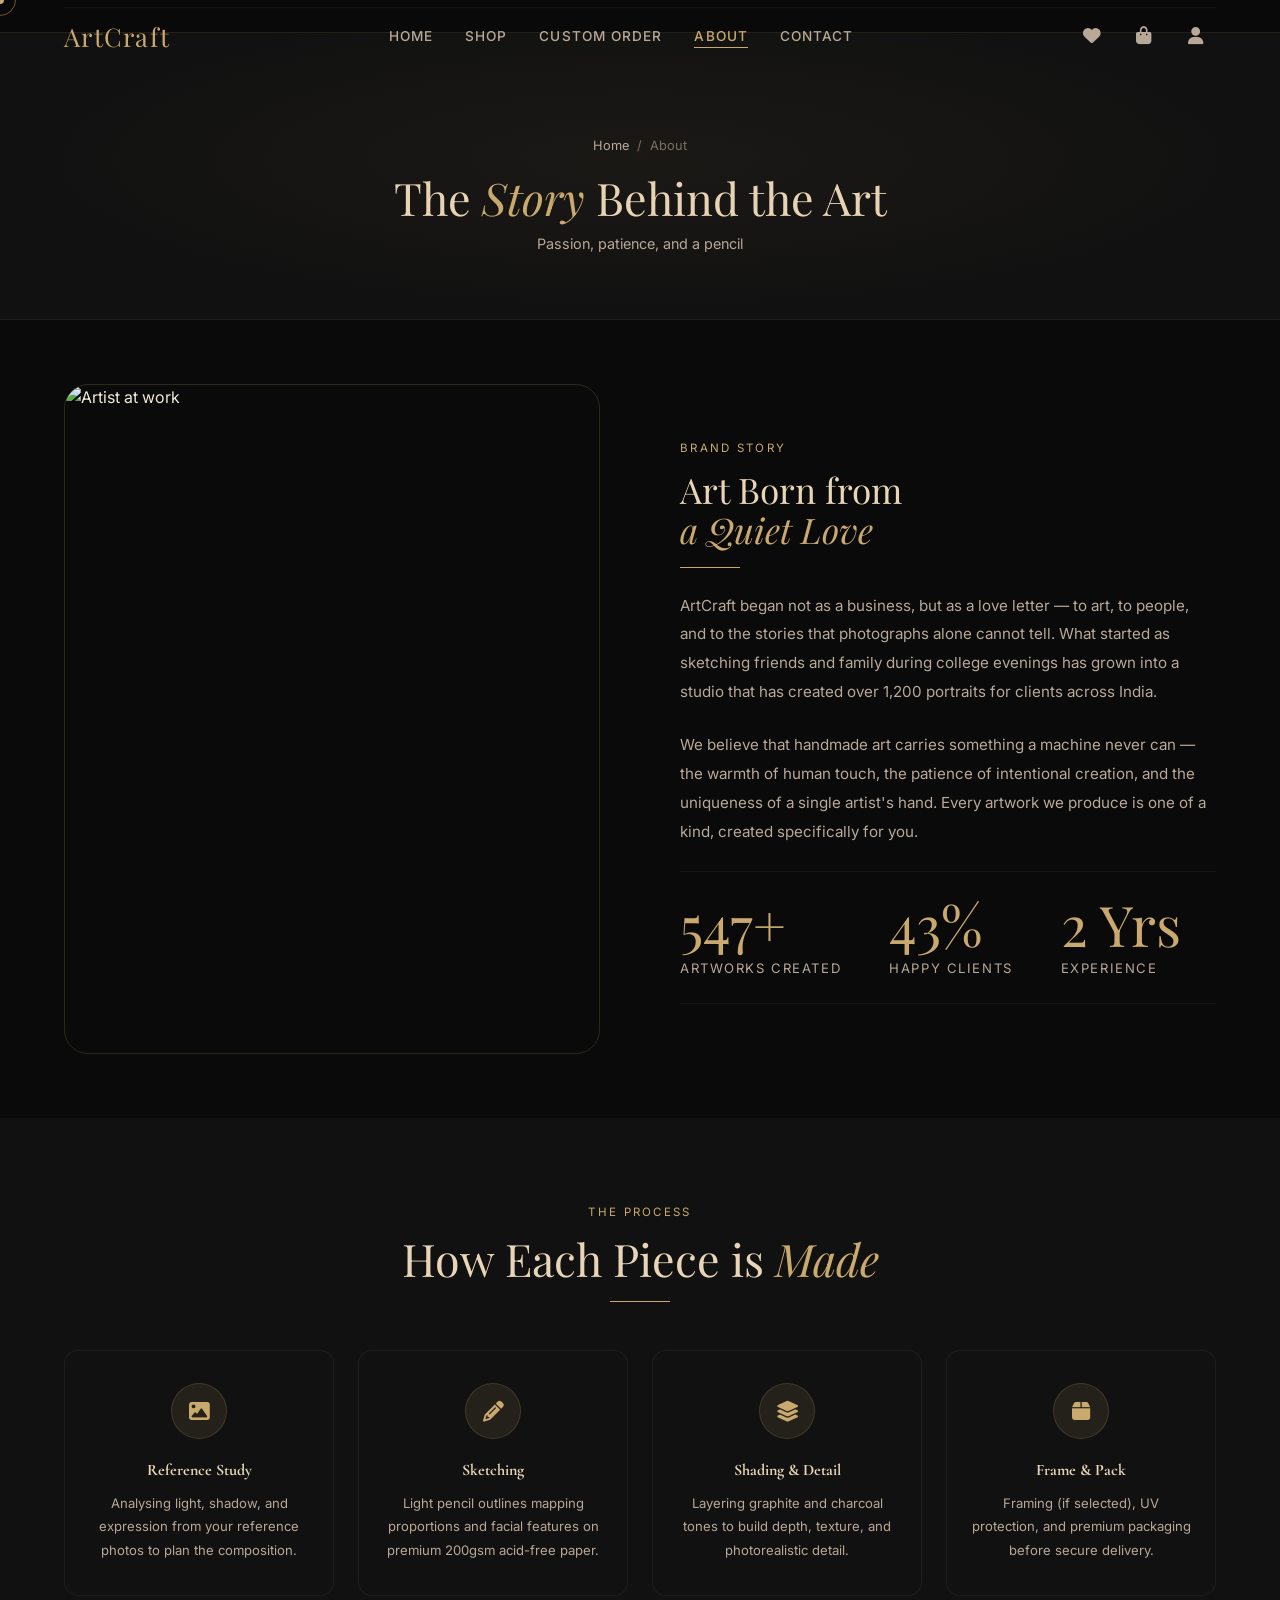
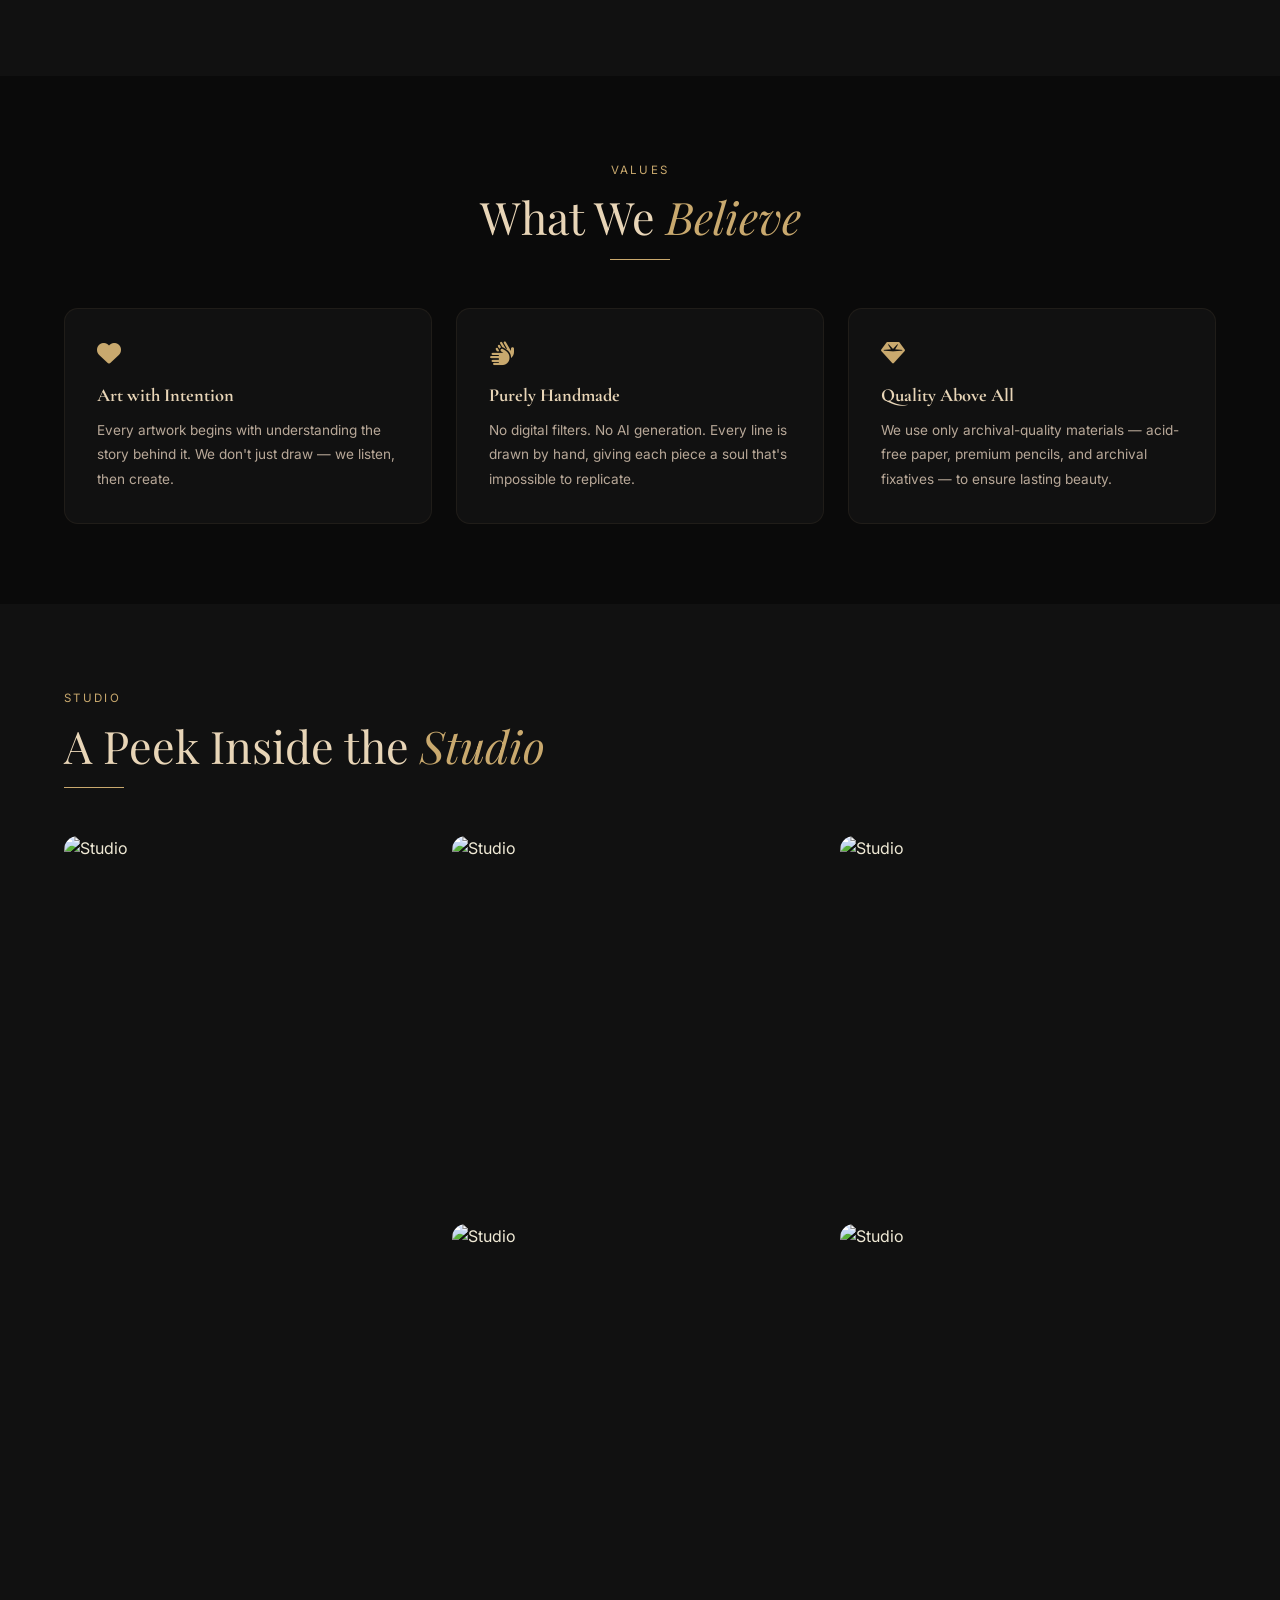
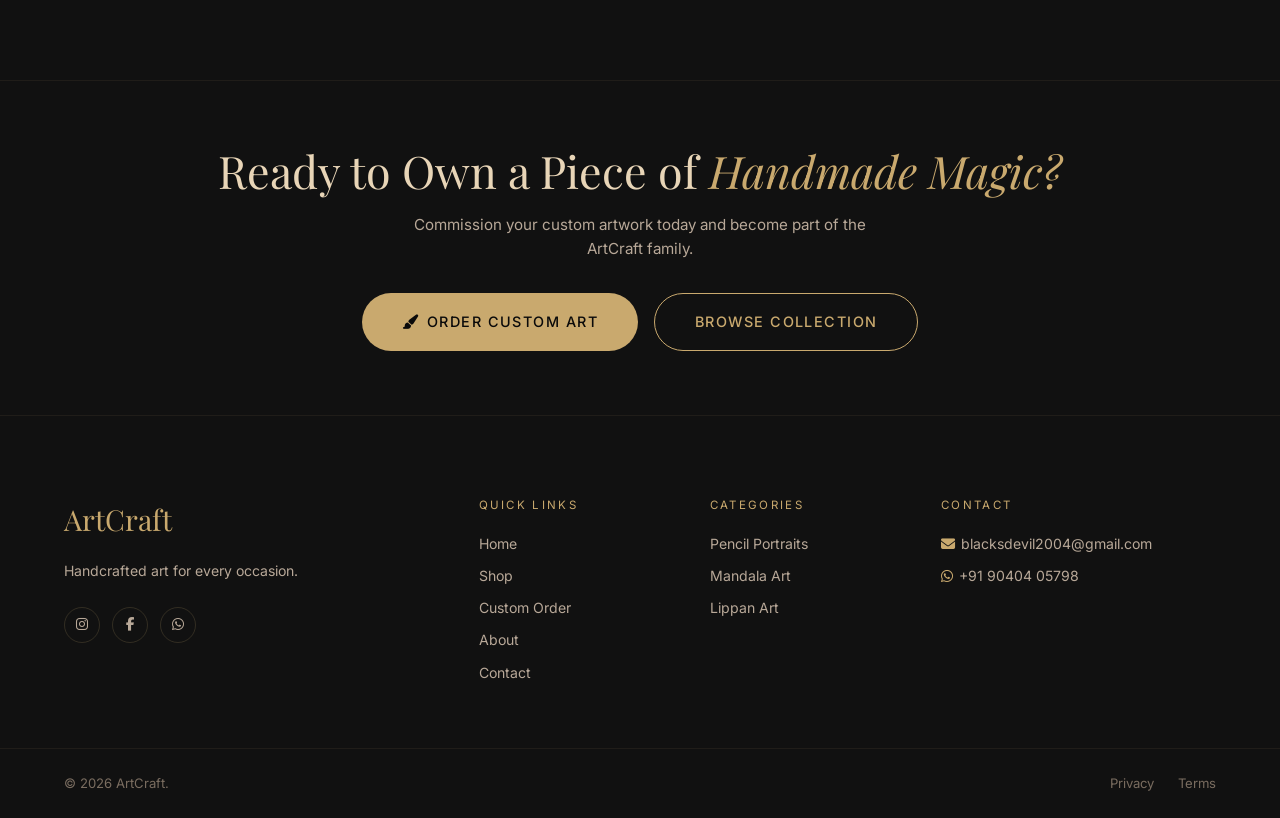
==== commit 69545f5a: "used Prettier" ====
--- a/about.html
+++ b/about.html
@@ -1,191 +1,626 @@
-<!DOCTYPE html>
+<!doctype html>
 <html lang="en">
-<head>
-  <meta charset="UTF-8">
-  <meta name="viewport" content="width=device-width, initial-scale=1.0">
-  <title>About — ArtCraft</title>
-  <link rel="manifest" href="manifest.json">
-  <link rel="stylesheet" href="style.css">
-  <link rel="stylesheet" href="https://cdnjs.cloudflare.com/ajax/libs/font-awesome/6.5.1/css/all.min.css">
-  <style>
-    .about-hero { display:grid; grid-template-columns:1fr 1fr; gap:5rem; align-items:center; padding:4rem 5%; max-width:1400px; margin:0 auto; }
-    .about-hero img { width:100%; aspect-ratio:4/5; object-fit:cover; border-radius:24px; border:1px solid var(--border); }
-    .values-grid { display:grid; grid-template-columns:repeat(3,1fr); gap:1.5rem; }
-    .studio-grid { display:grid; grid-template-columns:repeat(3,1fr); gap:0.75rem; }
-    .studio-img { border-radius:var(--radius); overflow:hidden; aspect-ratio:1; }
-    .studio-img img { width:100%; height:100%; object-fit:cover; transition:transform 0.5s ease; }
-    .studio-img:hover img { transform:scale(1.06); }
-    .studio-img:first-child { grid-row:span 2; aspect-ratio:unset; }
-    @media(max-width:900px){ .about-hero{grid-template-columns:1fr;gap:2rem;} .values-grid{grid-template-columns:1fr 1fr;} .studio-grid{grid-template-columns:1fr 1fr;} .studio-img:first-child{grid-row:span 1;aspect-ratio:1;} }
-    @media(max-width:600px){ .values-grid{grid-template-columns:1fr;} }
-  </style>
-</head>
-<body>
-  <div id="loading-screen"><div class="loading-logo">ArtCraft</div><div class="loading-bar"><div class="loading-bar-inner"></div></div></div>
-  <div class="cursor-dot"></div><div class="cursor-ring"></div>
-  <div id="scroll-bar"></div>
-
-  <nav class="navbar scrolled">
-    <div class="nav-inner">
-      <a href="index.html" class="nav-logo">ArtCraft</a>
-      <ul class="nav-links">
-        <li><a href="index.html">Home</a></li>
-        <li><a href="shop.html">Shop</a></li>
-        <li><a href="custom-order.html">Custom Order</a></li>
-        <li><a href="about.html">About</a></li>
-        <li><a href="contact.html">Contact</a></li>
-      </ul>
-      <div class="nav-actions">
-        <a href="wishlist.html" class="nav-icon-btn"><i class="fas fa-heart"></i><span class="cart-count wish-count"></span></a>
-        <a href="cart.html" class="nav-icon-btn"><i class="fas fa-shopping-bag"></i><span class="cart-count"></span></a>
-        <div class="user-nav-btn"></div>
-        <div class="hamburger" id="hamburger"><span></span><span></span><span></span></div>
-      </div>
-    </div>
-  </nav>
-  <div class="mobile-nav" id="mobile-nav">
-    <a href="index.html">Home</a>
-    <a href="shop.html">Shop</a>
-    <a href="custom-order.html">Custom Order</a>
-    <a href="about.html">About</a>
-    <a href="contact.html">Contact</a>
-    <a href="auth.html">My Account</a>
-  </div>
-
-  <div class="page-header">
-    <div class="breadcrumb"><a href="index.html">Home</a><span>/</span><span>About</span></div>
-    <h1 class="section-title">The <em>Story</em> Behind the Art</h1>
-    <p style="color:var(--text2);font-size:0.9rem;margin-top:0.5rem">Passion, patience, and a pencil</p>
-  </div>
-
-  <!-- About Hero -->
-  <div class="about-hero">
-    <div data-aos="fade-right">
-      <img src="https://picsum.photos/seed/artist-about/600/750" alt="Artist at work" loading="lazy">
-    </div>
-    <div data-aos="fade-left">
-      <div class="section-tag">Brand Story</div>
-      <h2 class="section-title" style="font-size:2.2rem">Art Born from<br><em>a Quiet Love</em></h2>
-      <div class="gold-divider"></div>
-      <p style="color:var(--text2);font-size:0.95rem;line-height:1.9;margin:1.5rem 0">
-        ArtCraft began not as a business, but as a love letter — to art, to people, and to the stories that photographs
-        alone cannot tell. What started as sketching friends and family during college evenings has grown into a studio
-        that has created over 1,200 portraits for clients across India.
+  <head>
+    <meta charset="UTF-8" />
+    <meta name="viewport" content="width=device-width, initial-scale=1.0" />
+    <title>About — ArtCraft</title>
+    <link rel="manifest" href="manifest.json" />
+    <link rel="stylesheet" href="style.css" />
+    <link
+      rel="stylesheet"
+      href="https://cdnjs.cloudflare.com/ajax/libs/font-awesome/6.5.1/css/all.min.css"
+    />
+    <style>
+      .about-hero {
+        display: grid;
+        grid-template-columns: 1fr 1fr;
+        gap: 5rem;
+        align-items: center;
+        padding: 4rem 5%;
+        max-width: 1400px;
+        margin: 0 auto;
+      }
+      .about-hero img {
+        width: 100%;
+        aspect-ratio: 4/5;
+        object-fit: cover;
+        border-radius: 24px;
+        border: 1px solid var(--border);
+      }
+      .values-grid {
+        display: grid;
+        grid-template-columns: repeat(3, 1fr);
+        gap: 1.5rem;
+      }
+      .studio-grid {
+        display: grid;
+        grid-template-columns: repeat(3, 1fr);
+        gap: 0.75rem;
+      }
+      .studio-img {
+        border-radius: var(--radius);
+        overflow: hidden;
+        aspect-ratio: 1;
+      }
+      .studio-img img {
+        width: 100%;
+        height: 100%;
+        object-fit: cover;
+        transition: transform 0.5s ease;
+      }
+      .studio-img:hover img {
+        transform: scale(1.06);
+      }
+      .studio-img:first-child {
+        grid-row: span 2;
+        aspect-ratio: unset;
+      }
+      @media (max-width: 900px) {
+        .about-hero {
+          grid-template-columns: 1fr;
+          gap: 2rem;
+        }
+        .values-grid {
+          grid-template-columns: 1fr 1fr;
+        }
+        .studio-grid {
+          grid-template-columns: 1fr 1fr;
+        }
+        .studio-img:first-child {
+          grid-row: span 1;
+          aspect-ratio: 1;
+        }
+      }
+      @media (max-width: 600px) {
+        .values-grid {
+          grid-template-columns: 1fr;
+        }
+      }
+    </style>
+  </head>
+  <body>
+    <div id="loading-screen">
+      <div class="loading-logo">ArtCraft</div>
+      <div class="loading-bar"><div class="loading-bar-inner"></div></div>
+    </div>
+    <div class="cursor-dot"></div>
+    <div class="cursor-ring"></div>
+    <div id="scroll-bar"></div>
+
+    <nav class="navbar scrolled">
+      <div class="nav-inner">
+        <a href="index.html" class="nav-logo">ArtCraft</a>
+        <ul class="nav-links">
+          <li><a href="index.html">Home</a></li>
+          <li><a href="shop.html">Shop</a></li>
+          <li><a href="custom-order.html">Custom Order</a></li>
+          <li><a href="about.html">About</a></li>
+          <li><a href="contact.html">Contact</a></li>
+        </ul>
+        <div class="nav-actions">
+          <a href="wishlist.html" class="nav-icon-btn"
+            ><i class="fas fa-heart"></i
+            ><span class="cart-count wish-count"></span
+          ></a>
+          <a href="cart.html" class="nav-icon-btn"
+            ><i class="fas fa-shopping-bag"></i><span class="cart-count"></span
+          ></a>
+          <div class="user-nav-btn"></div>
+          <div class="hamburger" id="hamburger">
+            <span></span><span></span><span></span>
+          </div>
+        </div>
+      </div>
+    </nav>
+    <div class="mobile-nav" id="mobile-nav">
+      <a href="index.html">Home</a>
+      <a href="shop.html">Shop</a>
+      <a href="custom-order.html">Custom Order</a>
+      <a href="about.html">About</a>
+      <a href="contact.html">Contact</a>
+      <a href="auth.html">My Account</a>
+    </div>
+
+    <div class="page-header">
+      <div class="breadcrumb">
+        <a href="index.html">Home</a><span>/</span><span>About</span>
+      </div>
+      <h1 class="section-title">The <em>Story</em> Behind the Art</h1>
+      <p style="color: var(--text2); font-size: 0.9rem; margin-top: 0.5rem">
+        Passion, patience, and a pencil
       </p>
-      <p style="color:var(--text2);font-size:0.95rem;line-height:1.9;margin-bottom:1.5rem">
-        We believe that handmade art carries something a machine never can — the warmth of human touch, the patience of
-        intentional creation, and the uniqueness of a single artist's hand. Every artwork we produce is one of a kind,
-        created specifically for you.
+    </div>
+
+    <!-- About Hero -->
+    <div class="about-hero">
+      <div data-aos="fade-right">
+        <img
+          src="https://picsum.photos/seed/artist-about/600/750"
+          alt="Artist at work"
+          loading="lazy"
+        />
+      </div>
+      <div data-aos="fade-left">
+        <div class="section-tag">Brand Story</div>
+        <h2 class="section-title" style="font-size: 2.2rem">
+          Art Born from<br /><em>a Quiet Love</em>
+        </h2>
+        <div class="gold-divider"></div>
+        <p
+          style="
+            color: var(--text2);
+            font-size: 0.95rem;
+            line-height: 1.9;
+            margin: 1.5rem 0;
+          "
+        >
+          ArtCraft began not as a business, but as a love letter — to art, to
+          people, and to the stories that photographs alone cannot tell. What
+          started as sketching friends and family during college evenings has
+          grown into a studio that has created over 1,200 portraits for clients
+          across India.
+        </p>
+        <p
+          style="
+            color: var(--text2);
+            font-size: 0.95rem;
+            line-height: 1.9;
+            margin-bottom: 1.5rem;
+          "
+        >
+          We believe that handmade art carries something a machine never can —
+          the warmth of human touch, the patience of intentional creation, and
+          the uniqueness of a single artist's hand. Every artwork we produce is
+          one of a kind, created specifically for you.
+        </p>
+        <div
+          style="
+            display: flex;
+            gap: 3rem;
+            padding: 1.5rem 0;
+            border-top: 1px solid var(--border2);
+            border-bottom: 1px solid var(--border2);
+          "
+        >
+          <div>
+            <div class="stat-num counter" data-target="1200" data-suffix="+">
+              0+
+            </div>
+            <div class="stat-label">Artworks Created</div>
+          </div>
+          <div>
+            <div class="stat-num counter" data-target="98" data-suffix="%">
+              0%
+            </div>
+            <div class="stat-label">Happy Clients</div>
+          </div>
+          <div>
+            <div class="stat-num counter" data-target="5" data-suffix=" Yrs">
+              0
+            </div>
+            <div class="stat-label">Experience</div>
+          </div>
+        </div>
+      </div>
+    </div>
+
+    <!-- Process -->
+    <div class="section-bg" style="padding: 5rem 5%">
+      <div style="max-width: 1400px; margin: 0 auto">
+        <div class="section-header center" data-aos="fade-up">
+          <div class="section-tag">The Process</div>
+          <h2 class="section-title">How Each Piece is <em>Made</em></h2>
+          <div class="gold-divider"></div>
+        </div>
+        <div
+          style="
+            display: grid;
+            grid-template-columns: repeat(4, 1fr);
+            gap: 1.5rem;
+            margin-top: 2rem;
+          "
+        >
+          <div
+            class="glow-card"
+            style="text-align: center; padding: 2rem 1.5rem"
+            data-aos="fade-up"
+            data-aos-delay="100"
+          >
+            <div
+              style="
+                width: 56px;
+                height: 56px;
+                background: rgba(201, 169, 110, 0.1);
+                border: 1px solid var(--border);
+                border-radius: 50%;
+                display: flex;
+                align-items: center;
+                justify-content: center;
+                margin: 0 auto 1.2rem;
+                font-size: 1.3rem;
+                color: var(--gold);
+              "
+            >
+              <i class="fas fa-image"></i>
+            </div>
+            <h4
+              style="
+                font-family: var(--font-serif);
+                color: var(--cream);
+                margin-bottom: 0.5rem;
+              "
+            >
+              Reference Study
+            </h4>
+            <p
+              style="font-size: 0.82rem; color: var(--text2); line-height: 1.8"
+            >
+              Analysing light, shadow, and expression from your reference photos
+              to plan the composition.
+            </p>
+          </div>
+          <div
+            class="glow-card"
+            style="text-align: center; padding: 2rem 1.5rem"
+            data-aos="fade-up"
+            data-aos-delay="200"
+          >
+            <div
+              style="
+                width: 56px;
+                height: 56px;
+                background: rgba(201, 169, 110, 0.1);
+                border: 1px solid var(--border);
+                border-radius: 50%;
+                display: flex;
+                align-items: center;
+                justify-content: center;
+                margin: 0 auto 1.2rem;
+                font-size: 1.3rem;
+                color: var(--gold);
+              "
+            >
+              <i class="fas fa-pencil-alt"></i>
+            </div>
+            <h4
+              style="
+                font-family: var(--font-serif);
+                color: var(--cream);
+                margin-bottom: 0.5rem;
+              "
+            >
+              Sketching
+            </h4>
+            <p
+              style="font-size: 0.82rem; color: var(--text2); line-height: 1.8"
+            >
+              Light pencil outlines mapping proportions and facial features on
+              premium 200gsm acid-free paper.
+            </p>
+          </div>
+          <div
+            class="glow-card"
+            style="text-align: center; padding: 2rem 1.5rem"
+            data-aos="fade-up"
+            data-aos-delay="300"
+          >
+            <div
+              style="
+                width: 56px;
+                height: 56px;
+                background: rgba(201, 169, 110, 0.1);
+                border: 1px solid var(--border);
+                border-radius: 50%;
+                display: flex;
+                align-items: center;
+                justify-content: center;
+                margin: 0 auto 1.2rem;
+                font-size: 1.3rem;
+                color: var(--gold);
+              "
+            >
+              <i class="fas fa-layer-group"></i>
+            </div>
+            <h4
+              style="
+                font-family: var(--font-serif);
+                color: var(--cream);
+                margin-bottom: 0.5rem;
+              "
+            >
+              Shading & Detail
+            </h4>
+            <p
+              style="font-size: 0.82rem; color: var(--text2); line-height: 1.8"
+            >
+              Layering graphite and charcoal tones to build depth, texture, and
+              photorealistic detail.
+            </p>
+          </div>
+          <div
+            class="glow-card"
+            style="text-align: center; padding: 2rem 1.5rem"
+            data-aos="fade-up"
+            data-aos-delay="400"
+          >
+            <div
+              style="
+                width: 56px;
+                height: 56px;
+                background: rgba(201, 169, 110, 0.1);
+                border: 1px solid var(--border);
+                border-radius: 50%;
+                display: flex;
+                align-items: center;
+                justify-content: center;
+                margin: 0 auto 1.2rem;
+                font-size: 1.3rem;
+                color: var(--gold);
+              "
+            >
+              <i class="fas fa-box"></i>
+            </div>
+            <h4
+              style="
+                font-family: var(--font-serif);
+                color: var(--cream);
+                margin-bottom: 0.5rem;
+              "
+            >
+              Frame & Pack
+            </h4>
+            <p
+              style="font-size: 0.82rem; color: var(--text2); line-height: 1.8"
+            >
+              Framing (if selected), UV protection, and premium packaging before
+              secure delivery.
+            </p>
+          </div>
+        </div>
+      </div>
+    </div>
+
+    <!-- Values -->
+    <div style="padding: 5rem 5%">
+      <div style="max-width: 1400px; margin: 0 auto">
+        <div class="section-header center" data-aos="fade-up">
+          <div class="section-tag">Values</div>
+          <h2 class="section-title">What We <em>Believe</em></h2>
+          <div class="gold-divider"></div>
+        </div>
+        <div class="values-grid" style="margin-top: 2rem">
+          <div class="glow-card" data-aos="fade-up" data-aos-delay="100">
+            <i
+              class="fas fa-heart"
+              style="
+                color: var(--gold);
+                font-size: 1.5rem;
+                margin-bottom: 1rem;
+                display: block;
+              "
+            ></i>
+            <h4
+              style="
+                font-family: var(--font-serif);
+                color: var(--cream);
+                font-size: 1.15rem;
+                margin-bottom: 0.5rem;
+              "
+            >
+              Art with Intention
+            </h4>
+            <p
+              style="color: var(--text2); font-size: 0.85rem; line-height: 1.8"
+            >
+              Every artwork begins with understanding the story behind it. We
+              don't just draw — we listen, then create.
+            </p>
+          </div>
+          <div class="glow-card" data-aos="fade-up" data-aos-delay="200">
+            <i
+              class="fas fa-hands"
+              style="
+                color: var(--gold);
+                font-size: 1.5rem;
+                margin-bottom: 1rem;
+                display: block;
+              "
+            ></i>
+            <h4
+              style="
+                font-family: var(--font-serif);
+                color: var(--cream);
+                font-size: 1.15rem;
+                margin-bottom: 0.5rem;
+              "
+            >
+              Purely Handmade
+            </h4>
+            <p
+              style="color: var(--text2); font-size: 0.85rem; line-height: 1.8"
+            >
+              No digital filters. No AI generation. Every line is drawn by hand,
+              giving each piece a soul that's impossible to replicate.
+            </p>
+          </div>
+          <div class="glow-card" data-aos="fade-up" data-aos-delay="300">
+            <i
+              class="fas fa-gem"
+              style="
+                color: var(--gold);
+                font-size: 1.5rem;
+                margin-bottom: 1rem;
+                display: block;
+              "
+            ></i>
+            <h4
+              style="
+                font-family: var(--font-serif);
+                color: var(--cream);
+                font-size: 1.15rem;
+                margin-bottom: 0.5rem;
+              "
+            >
+              Quality Above All
+            </h4>
+            <p
+              style="color: var(--text2); font-size: 0.85rem; line-height: 1.8"
+            >
+              We use only archival-quality materials — acid-free paper, premium
+              pencils, and archival fixatives — to ensure lasting beauty.
+            </p>
+          </div>
+        </div>
+      </div>
+    </div>
+
+    <!-- Studio Gallery -->
+    <div class="section-bg" style="padding: 5rem 5%">
+      <div style="max-width: 1400px; margin: 0 auto">
+        <div class="section-header" data-aos="fade-up">
+          <div class="section-tag">Studio</div>
+          <h2 class="section-title">A Peek Inside the <em>Studio</em></h2>
+          <div class="gold-divider"></div>
+        </div>
+        <div class="studio-grid" style="margin-top: 2rem" data-aos="fade-up">
+          <div class="studio-img">
+            <img
+              src="https://picsum.photos/seed/studio1/600/800"
+              alt="Studio"
+              loading="lazy"
+            />
+          </div>
+          <div class="studio-img">
+            <img
+              src="https://picsum.photos/seed/studio2/600/400"
+              alt="Studio"
+              loading="lazy"
+            />
+          </div>
+          <div class="studio-img">
+            <img
+              src="https://picsum.photos/seed/studio3/600/400"
+              alt="Studio"
+              loading="lazy"
+            />
+          </div>
+          <div class="studio-img">
+            <img
+              src="https://picsum.photos/seed/studio4/600/400"
+              alt="Studio"
+              loading="lazy"
+            />
+          </div>
+          <div class="studio-img">
+            <img
+              src="https://picsum.photos/seed/studio5/600/400"
+              alt="Studio"
+              loading="lazy"
+            />
+          </div>
+        </div>
+      </div>
+    </div>
+
+    <!-- CTA -->
+    <div
+      style="
+        padding: 4rem 5%;
+        text-align: center;
+        background: var(--bg2);
+        border-top: 1px solid var(--border2);
+      "
+    >
+      <h2 class="section-title" data-aos="fade-up">
+        Ready to Own a Piece of <em>Handmade Magic?</em>
+      </h2>
+      <p
+        style="
+          color: var(--text2);
+          max-width: 500px;
+          margin: 1rem auto 2rem;
+          font-size: 0.95rem;
+        "
+        data-aos="fade-up"
+      >
+        Commission your custom artwork today and become part of the ArtCraft
+        family.
       </p>
-      <div style="display:flex;gap:3rem;padding:1.5rem 0;border-top:1px solid var(--border2);border-bottom:1px solid var(--border2)">
-        <div><div class="stat-num counter" data-target="1200" data-suffix="+">0+</div><div class="stat-label">Artworks Created</div></div>
-        <div><div class="stat-num counter" data-target="98" data-suffix="%">0%</div><div class="stat-label">Happy Clients</div></div>
-        <div><div class="stat-num counter" data-target="5" data-suffix=" Yrs">0</div><div class="stat-label">Experience</div></div>
-      </div>
-    </div>
-  </div>
-
-  <!-- Process -->
-  <div class="section-bg" style="padding:5rem 5%">
-    <div style="max-width:1400px;margin:0 auto">
-      <div class="section-header center" data-aos="fade-up">
-        <div class="section-tag">The Process</div>
-        <h2 class="section-title">How Each Piece is <em>Made</em></h2>
-        <div class="gold-divider"></div>
-      </div>
-      <div style="display:grid;grid-template-columns:repeat(4,1fr);gap:1.5rem;margin-top:2rem">
-        <div class="glow-card" style="text-align:center;padding:2rem 1.5rem" data-aos="fade-up" data-aos-delay="100">
-          <div style="width:56px;height:56px;background:rgba(201,169,110,0.1);border:1px solid var(--border);border-radius:50%;display:flex;align-items:center;justify-content:center;margin:0 auto 1.2rem;font-size:1.3rem;color:var(--gold)"><i class="fas fa-image"></i></div>
-          <h4 style="font-family:var(--font-serif);color:var(--cream);margin-bottom:0.5rem">Reference Study</h4>
-          <p style="font-size:0.82rem;color:var(--text2);line-height:1.8">Analysing light, shadow, and expression from your reference photos to plan the composition.</p>
-        </div>
-        <div class="glow-card" style="text-align:center;padding:2rem 1.5rem" data-aos="fade-up" data-aos-delay="200">
-          <div style="width:56px;height:56px;background:rgba(201,169,110,0.1);border:1px solid var(--border);border-radius:50%;display:flex;align-items:center;justify-content:center;margin:0 auto 1.2rem;font-size:1.3rem;color:var(--gold)"><i class="fas fa-pencil-alt"></i></div>
-          <h4 style="font-family:var(--font-serif);color:var(--cream);margin-bottom:0.5rem">Sketching</h4>
-          <p style="font-size:0.82rem;color:var(--text2);line-height:1.8">Light pencil outlines mapping proportions and facial features on premium 200gsm acid-free paper.</p>
-        </div>
-        <div class="glow-card" style="text-align:center;padding:2rem 1.5rem" data-aos="fade-up" data-aos-delay="300">
-          <div style="width:56px;height:56px;background:rgba(201,169,110,0.1);border:1px solid var(--border);border-radius:50%;display:flex;align-items:center;justify-content:center;margin:0 auto 1.2rem;font-size:1.3rem;color:var(--gold)"><i class="fas fa-layer-group"></i></div>
-          <h4 style="font-family:var(--font-serif);color:var(--cream);margin-bottom:0.5rem">Shading & Detail</h4>
-          <p style="font-size:0.82rem;color:var(--text2);line-height:1.8">Layering graphite and charcoal tones to build depth, texture, and photorealistic detail.</p>
-        </div>
-        <div class="glow-card" style="text-align:center;padding:2rem 1.5rem" data-aos="fade-up" data-aos-delay="400">
-          <div style="width:56px;height:56px;background:rgba(201,169,110,0.1);border:1px solid var(--border);border-radius:50%;display:flex;align-items:center;justify-content:center;margin:0 auto 1.2rem;font-size:1.3rem;color:var(--gold)"><i class="fas fa-box"></i></div>
-          <h4 style="font-family:var(--font-serif);color:var(--cream);margin-bottom:0.5rem">Frame & Pack</h4>
-          <p style="font-size:0.82rem;color:var(--text2);line-height:1.8">Framing (if selected), UV protection, and premium packaging before secure delivery.</p>
-        </div>
-      </div>
-    </div>
-  </div>
-
-  <!-- Values -->
-  <div style="padding:5rem 5%">
-    <div style="max-width:1400px;margin:0 auto">
-      <div class="section-header center" data-aos="fade-up">
-        <div class="section-tag">Values</div>
-        <h2 class="section-title">What We <em>Believe</em></h2>
-        <div class="gold-divider"></div>
-      </div>
-      <div class="values-grid" style="margin-top:2rem">
-        <div class="glow-card" data-aos="fade-up" data-aos-delay="100">
-          <i class="fas fa-heart" style="color:var(--gold);font-size:1.5rem;margin-bottom:1rem;display:block"></i>
-          <h4 style="font-family:var(--font-serif);color:var(--cream);font-size:1.15rem;margin-bottom:0.5rem">Art with Intention</h4>
-          <p style="color:var(--text2);font-size:0.85rem;line-height:1.8">Every artwork begins with understanding the story behind it. We don't just draw — we listen, then create.</p>
-        </div>
-        <div class="glow-card" data-aos="fade-up" data-aos-delay="200">
-          <i class="fas fa-hands" style="color:var(--gold);font-size:1.5rem;margin-bottom:1rem;display:block"></i>
-          <h4 style="font-family:var(--font-serif);color:var(--cream);font-size:1.15rem;margin-bottom:0.5rem">Purely Handmade</h4>
-          <p style="color:var(--text2);font-size:0.85rem;line-height:1.8">No digital filters. No AI generation. Every line is drawn by hand, giving each piece a soul that's impossible to replicate.</p>
-        </div>
-        <div class="glow-card" data-aos="fade-up" data-aos-delay="300">
-          <i class="fas fa-gem" style="color:var(--gold);font-size:1.5rem;margin-bottom:1rem;display:block"></i>
-          <h4 style="font-family:var(--font-serif);color:var(--cream);font-size:1.15rem;margin-bottom:0.5rem">Quality Above All</h4>
-          <p style="color:var(--text2);font-size:0.85rem;line-height:1.8">We use only archival-quality materials — acid-free paper, premium pencils, and archival fixatives — to ensure lasting beauty.</p>
-        </div>
-      </div>
-    </div>
-  </div>
-
-  <!-- Studio Gallery -->
-  <div class="section-bg" style="padding:5rem 5%">
-    <div style="max-width:1400px;margin:0 auto">
-      <div class="section-header" data-aos="fade-up">
-        <div class="section-tag">Studio</div>
-        <h2 class="section-title">A Peek Inside the <em>Studio</em></h2>
-        <div class="gold-divider"></div>
-      </div>
-      <div class="studio-grid" style="margin-top:2rem" data-aos="fade-up">
-        <div class="studio-img"><img src="https://picsum.photos/seed/studio1/600/800" alt="Studio" loading="lazy"></div>
-        <div class="studio-img"><img src="https://picsum.photos/seed/studio2/600/400" alt="Studio" loading="lazy"></div>
-        <div class="studio-img"><img src="https://picsum.photos/seed/studio3/600/400" alt="Studio" loading="lazy"></div>
-        <div class="studio-img"><img src="https://picsum.photos/seed/studio4/600/400" alt="Studio" loading="lazy"></div>
-        <div class="studio-img"><img src="https://picsum.photos/seed/studio5/600/400" alt="Studio" loading="lazy"></div>
-      </div>
-    </div>
-  </div>
-
-  <!-- CTA -->
-  <div style="padding:4rem 5%;text-align:center;background:var(--bg2);border-top:1px solid var(--border2)">
-    <h2 class="section-title" data-aos="fade-up">Ready to Own a Piece of <em>Handmade Magic?</em></h2>
-    <p style="color:var(--text2);max-width:500px;margin:1rem auto 2rem;font-size:0.95rem" data-aos="fade-up">Commission your custom artwork today and become part of the ArtCraft family.</p>
-    <div style="display:flex;gap:1rem;justify-content:center;flex-wrap:wrap" data-aos="fade-up">
-      <a href="custom-order.html" class="btn btn-gold btn-lg"><i class="fas fa-paint-brush"></i> Order Custom Art</a>
-      <a href="shop.html" class="btn btn-outline btn-lg">Browse Collection</a>
-    </div>
-  </div>
-
-  <footer class="footer">
-    <div class="footer-grid">
-      <div><a href="index.html" class="footer-logo">ArtCraft</a><p class="footer-desc">Handcrafted art for every occasion.</p><div class="footer-social"><a href="https://www.instagram.com" target="_blank"><i class="fab fa-instagram"></i></a><a href="#"><i class="fab fa-facebook-f"></i></a><a href="https://wa.me/919040405798"><i class="fab fa-whatsapp"></i></a></div></div>
-      <div><p class="footer-heading">Quick Links</p><div class="footer-links"><a href="index.html">Home</a><a href="shop.html">Shop</a><a href="custom-order.html">Custom Order</a><a href="about.html">About</a><a href="contact.html">Contact</a></div></div>
-      <div><p class="footer-heading">Categories</p><div class="footer-links"><a href="shop.html?cat=pencil">Pencil Portraits</a><a href="shop.html?cat=mandala">Mandala Art</a><a href="shop.html?cat=lippan">Lippan Art</a></div></div>
-      <div><p class="footer-heading">Contact</p><div class="footer-links"><a href="mailto:blacksdevil2004@gmail.com"><i class="fas fa-envelope" style="color:var(--gold);margin-right:0.4rem"></i>blacksdevil2004@gmail.com</a><a href="https://wa.me/919040405798"><i class="fab fa-whatsapp" style="color:var(--gold);margin-right:0.4rem"></i>+91 90404 05798</a></div></div>
-    </div>
-    <div class="footer-bottom"><p>&copy; 2026 ArtCraft.</p><div class="footer-bottom-links"><a href="#">Privacy</a><a href="#">Terms</a></div></div>
-  </footer>
-
-  <div id="toast-container"></div>
-  <script src="https://unpkg.com/@studio-freight/lenis@1.0.42/bundled/lenis.min.js"></script>
-  <script src="script.js"></script>
-</body>
+      <div
+        style="
+          display: flex;
+          gap: 1rem;
+          justify-content: center;
+          flex-wrap: wrap;
+        "
+        data-aos="fade-up"
+      >
+        <a href="custom-order.html" class="btn btn-gold btn-lg"
+          ><i class="fas fa-paint-brush"></i> Order Custom Art</a
+        >
+        <a href="shop.html" class="btn btn-outline btn-lg">Browse Collection</a>
+      </div>
+    </div>
+
+    <footer class="footer">
+      <div class="footer-grid">
+        <div>
+          <a href="index.html" class="footer-logo">ArtCraft</a>
+          <p class="footer-desc">Handcrafted art for every occasion.</p>
+          <div class="footer-social">
+            <a href="https://www.instagram.com" target="_blank"
+              ><i class="fab fa-instagram"></i></a
+            ><a href="#"><i class="fab fa-facebook-f"></i></a
+            ><a href="https://wa.me/919040405798"
+              ><i class="fab fa-whatsapp"></i
+            ></a>
+          </div>
+        </div>
+        <div>
+          <p class="footer-heading">Quick Links</p>
+          <div class="footer-links">
+            <a href="index.html">Home</a><a href="shop.html">Shop</a
+            ><a href="custom-order.html">Custom Order</a
+            ><a href="about.html">About</a><a href="contact.html">Contact</a>
+          </div>
+        </div>
+        <div>
+          <p class="footer-heading">Categories</p>
+          <div class="footer-links">
+            <a href="shop.html?cat=pencil">Pencil Portraits</a
+            ><a href="shop.html?cat=mandala">Mandala Art</a
+            ><a href="shop.html?cat=lippan">Lippan Art</a>
+          </div>
+        </div>
+        <div>
+          <p class="footer-heading">Contact</p>
+          <div class="footer-links">
+            <a href="mailto:blacksdevil2004@gmail.com"
+              ><i
+                class="fas fa-envelope"
+                style="color: var(--gold); margin-right: 0.4rem"
+              ></i
+              >blacksdevil2004@gmail.com</a
+            ><a href="https://wa.me/919040405798"
+              ><i
+                class="fab fa-whatsapp"
+                style="color: var(--gold); margin-right: 0.4rem"
+              ></i
+              >+91 90404 05798</a
+            >
+          </div>
+        </div>
+      </div>
+      <div class="footer-bottom">
+        <p>&copy; 2026 ArtCraft.</p>
+        <div class="footer-bottom-links">
+          <a href="#">Privacy</a><a href="#">Terms</a>
+        </div>
+      </div>
+    </footer>
+
+    <div id="toast-container"></div>
+    <script src="https://unpkg.com/@studio-freight/lenis@1.0.42/bundled/lenis.min.js"></script>
+    <script src="script.js"></script>
+  </body>
 </html>
--- a/style.css
+++ b/style.css
@@ -3,37 +3,46 @@
    Dark theme — Gold + Cream accents
    ============================================================ */
 
-@import url('https://fonts.googleapis.com/css2?family=Cormorant+Garamond:ital,wght@0,300;0,400;0,600;1,300;1,400&family=Inter:wght@300;400;500;600&family=Playfair+Display:ital,wght@0,400;0,700;1,400&display=swap');
+@import url("https://fonts.googleapis.com/css2?family=Cormorant+Garamond:ital,wght@0,300;0,400;0,600;1,300;1,400&family=Inter:wght@300;400;500;600&family=Playfair+Display:ital,wght@0,400;0,700;1,400&display=swap");
 
 :root {
-  --bg:       #0a0a0a;
-  --bg2:      #111111;
-  --bg3:      #1a1a1a;
-  --bg4:      #222222;
-  --gold:     #c9a96e;
-  --gold2:    #e2c68e;
-  --cream:    #e8d5b7;
-  --cream2:   #f5ede0;
-  --text:     #f0ead6;
-  --text2:    #b8a898;
-  --text3:    #7a6d60;
-  --border:   rgba(201,169,110,0.18);
-  --border2:  rgba(201,169,110,0.08);
-  --shadow:   0 8px 40px rgba(0,0,0,0.6);
-  --shadow2:  0 2px 16px rgba(0,0,0,0.4);
-  --radius:   14px;
-  --radius2:  8px;
-  --glow:     0 0 40px rgba(201,169,110,0.15);
-  --font-serif: 'Cormorant Garamond', serif;
-  --font-display: 'Playfair Display', serif;
-  --font-sans: 'Inter', sans-serif;
+  --bg: #0a0a0a;
+  --bg2: #111111;
+  --bg3: #1a1a1a;
+  --bg4: #222222;
+  --gold: #c9a96e;
+  --gold2: #e2c68e;
+  --cream: #e8d5b7;
+  --cream2: #f5ede0;
+  --text: #f0ead6;
+  --text2: #b8a898;
+  --text3: #7a6d60;
+  --border: rgba(201, 169, 110, 0.18);
+  --border2: rgba(201, 169, 110, 0.08);
+  --shadow: 0 8px 40px rgba(0, 0, 0, 0.6);
+  --shadow2: 0 2px 16px rgba(0, 0, 0, 0.4);
+  --radius: 14px;
+  --radius2: 8px;
+  --glow: 0 0 40px rgba(201, 169, 110, 0.15);
+  --font-serif: "Cormorant Garamond", serif;
+  --font-display: "Playfair Display", serif;
+  --font-sans: "Inter", sans-serif;
   --nav-h: 72px;
   --transition: 0.3s ease;
 }
 
-*, *::before, *::after { margin:0; padding:0; box-sizing:border-box; }
-
-html { scroll-behavior: smooth; font-size: 16px; }
+*,
+*::before,
+*::after {
+  margin: 0;
+  padding: 0;
+  box-sizing: border-box;
+}
+
+html {
+  scroll-behavior: smooth;
+  font-size: 16px;
+}
 
 body {
   background: var(--bg);
@@ -44,21 +53,47 @@
   -webkit-font-smoothing: antialiased;
 }
 
-body::-webkit-scrollbar { width: 4px; }
-body::-webkit-scrollbar-track { background: var(--bg2); }
-body::-webkit-scrollbar-thumb { background: var(--gold); border-radius: 2px; }
-
-a { text-decoration: none; color: inherit; }
-img { display: block; max-width: 100%; }
-button { cursor: pointer; font-family: var(--font-sans); border: none; background: none; }
-ul, ol { list-style: none; }
-input, textarea, select { font-family: var(--font-sans); }
+body::-webkit-scrollbar {
+  width: 4px;
+}
+body::-webkit-scrollbar-track {
+  background: var(--bg2);
+}
+body::-webkit-scrollbar-thumb {
+  background: var(--gold);
+  border-radius: 2px;
+}
+
+a {
+  text-decoration: none;
+  color: inherit;
+}
+img {
+  display: block;
+  max-width: 100%;
+}
+button {
+  cursor: pointer;
+  font-family: var(--font-sans);
+  border: none;
+  background: none;
+}
+ul,
+ol {
+  list-style: none;
+}
+input,
+textarea,
+select {
+  font-family: var(--font-sans);
+}
 
 /* ============================================================
    Loading Screen
    ============================================================ */
 #loading-screen {
-  position: fixed; inset: 0;
+  position: fixed;
+  inset: 0;
   background: var(--bg);
   z-index: 9999;
   display: flex;
@@ -66,9 +101,15 @@
   align-items: center;
   justify-content: center;
   gap: 1.5rem;
-  transition: opacity 0.6s ease, visibility 0.6s ease;
-}
-#loading-screen.hidden { opacity: 0; visibility: hidden; pointer-events: none; }
+  transition:
+    opacity 0.6s ease,
+    visibility 0.6s ease;
+}
+#loading-screen.hidden {
+  opacity: 0;
+  visibility: hidden;
+  pointer-events: none;
+}
 .loading-logo {
   font-family: var(--font-display);
   font-size: 2.5rem;
@@ -76,7 +117,8 @@
   letter-spacing: 0.1em;
 }
 .loading-bar {
-  width: 180px; height: 2px;
+  width: 180px;
+  height: 2px;
   background: var(--bg3);
   border-radius: 2px;
   overflow: hidden;
@@ -87,62 +129,98 @@
   border-radius: 2px;
   animation: loadBar 1.6s ease forwards;
 }
-@keyframes loadBar { from { width:0 } to { width:100% } }
+@keyframes loadBar {
+  from {
+    width: 0;
+  }
+  to {
+    width: 100%;
+  }
+}
 
 /* ============================================================
    Custom Cursor
    ============================================================ */
 .cursor-dot {
-  width: 8px; height: 8px;
+  width: 8px;
+  height: 8px;
   background: var(--gold);
   border-radius: 50%;
-  position: fixed; pointer-events: none;
+  position: fixed;
+  pointer-events: none;
   z-index: 9998;
-  transform: translate(-50%,-50%);
+  transform: translate(-50%, -50%);
   transition: transform 0.1s ease;
 }
 .cursor-ring {
-  width: 32px; height: 32px;
-  border: 1.5px solid rgba(201,169,110,0.5);
+  width: 32px;
+  height: 32px;
+  border: 1.5px solid rgba(201, 169, 110, 0.5);
   border-radius: 50%;
-  position: fixed; pointer-events: none;
+  position: fixed;
+  pointer-events: none;
   z-index: 9997;
-  transform: translate(-50%,-50%);
-  transition: transform 0.15s ease, width 0.2s ease, height 0.2s ease, border-color 0.2s ease;
-}
-.cursor-ring.hovered { width: 48px; height: 48px; border-color: var(--gold); }
-@media (hover: none) { .cursor-dot, .cursor-ring { display: none; } }
+  transform: translate(-50%, -50%);
+  transition:
+    transform 0.15s ease,
+    width 0.2s ease,
+    height 0.2s ease,
+    border-color 0.2s ease;
+}
+.cursor-ring.hovered {
+  width: 48px;
+  height: 48px;
+  border-color: var(--gold);
+}
+@media (hover: none) {
+  .cursor-dot,
+  .cursor-ring {
+    display: none;
+  }
+}
 
 /* ============================================================
    Navbar
    ============================================================ */
 .navbar {
-  position: fixed; top: 0; left: 0; right: 0;
+  position: fixed;
+  top: 0;
+  left: 0;
+  right: 0;
   height: var(--nav-h);
   z-index: 1000;
-  display: flex; align-items: center;
+  display: flex;
+  align-items: center;
   padding: 0 5%;
-  transition: background 0.4s ease, box-shadow 0.4s ease;
+  transition:
+    background 0.4s ease,
+    box-shadow 0.4s ease;
 }
 .navbar.scrolled {
-  background: rgba(10,10,10,0.95);
+  background: rgba(10, 10, 10, 0.95);
   backdrop-filter: blur(20px);
   -webkit-backdrop-filter: blur(20px);
   box-shadow: 0 1px 0 var(--border);
 }
 .nav-inner {
-  width: 100%; display: flex;
-  align-items: center; justify-content: space-between;
+  width: 100%;
+  display: flex;
+  align-items: center;
+  justify-content: space-between;
 }
 .nav-logo {
   font-family: var(--font-display);
   font-size: 1.6rem;
   color: var(--gold);
   letter-spacing: 0.05em;
-  display: flex; align-items: center; gap: 0.5rem;
+  display: flex;
+  align-items: center;
+  gap: 0.5rem;
 }
 .nav-links {
-  display: flex; align-items: center; gap: 2rem;
+  display: flex;
+  align-items: center;
+  gap: 2rem;
 }
 .nav-links a {
   font-size: 0.85rem;
@@ -154,46 +232,75 @@
   position: relative;
 }
 .nav-links a::after {
-  content: '';
-  position: absolute; bottom: -4px; left: 0;
-  width: 0; height: 1px;
+  content: "";
+  position: absolute;
+  bottom: -4px;
+  left: 0;
+  width: 0;
+  height: 1px;
   background: var(--gold);
   transition: width var(--transition);
 }
-.nav-links a:hover, .nav-links a.active { color: var(--gold); }
-.nav-links a:hover::after, .nav-links a.active::after { width: 100%; }
+.nav-links a:hover,
+.nav-links a.active {
+  color: var(--gold);
+}
+.nav-links a:hover::after,
+.nav-links a.active::after {
+  width: 100%;
+}
 .nav-actions {
-  display: flex; align-items: center; gap: 0.75rem;
+  display: flex;
+  align-items: center;
+  gap: 0.75rem;
 }
 .nav-icon-btn {
-  width: 40px; height: 40px;
-  display: flex; align-items: center; justify-content: center;
+  width: 40px;
+  height: 40px;
+  display: flex;
+  align-items: center;
+  justify-content: center;
   border-radius: 50%;
   color: var(--text2);
   font-size: 1.1rem;
-  transition: color var(--transition), background var(--transition);
+  transition:
+    color var(--transition),
+    background var(--transition);
   position: relative;
 }
-.nav-icon-btn:hover { color: var(--gold); background: var(--border2); }
+.nav-icon-btn:hover {
+  color: var(--gold);
+  background: var(--border2);
+}
 .cart-count {
-  position: absolute; top: 2px; right: 2px;
-  width: 16px; height: 16px;
+  position: absolute;
+  top: 2px;
+  right: 2px;
+  width: 16px;
+  height: 16px;
   background: var(--gold);
   color: var(--bg);
   font-size: 0.6rem;
   font-weight: 700;
   border-radius: 50%;
   display: none;
-  align-items: center; justify-content: center;
-}
-.cart-count.show { display: flex; }
+  align-items: center;
+  justify-content: center;
+}
+.cart-count.show {
+  display: flex;
+}
 
 /* User Nav Button */
 .user-nav-btn {
-  display: flex; align-items: center; gap: 0.3rem;
+  display: flex;
+  align-items: center;
+  gap: 0.3rem;
   font-size: 0.82rem;
 }
-.user-nav-btn a.nav-icon-btn { font-size: 1.1rem; }
+.user-nav-btn a.nav-icon-btn {
+  font-size: 1.1rem;
+}
 
 .hamburger {
   display: none;
@@ -207,29 +314,49 @@
   display: block;
   height: 1.5px;
   background: var(--text);
-  transition: transform 0.35s ease, opacity 0.35s ease, width 0.35s ease;
+  transition:
+    transform 0.35s ease,
+    opacity 0.35s ease,
+    width 0.35s ease;
   border-radius: 2px;
 }
-.hamburger span:nth-child(2) { width: 70%; margin-left: auto; }
-.hamburger.open span:nth-child(1) { transform: translateY(6.5px) rotate(45deg); }
-.hamburger.open span:nth-child(2) { opacity: 0; transform: translateX(10px); }
-.hamburger.open span:nth-child(3) { transform: translateY(-6.5px) rotate(-45deg); width: 100%; }
+.hamburger span:nth-child(2) {
+  width: 70%;
+  margin-left: auto;
+}
+.hamburger.open span:nth-child(1) {
+  transform: translateY(6.5px) rotate(45deg);
+}
+.hamburger.open span:nth-child(2) {
+  opacity: 0;
+  transform: translateX(10px);
+}
+.hamburger.open span:nth-child(3) {
+  transform: translateY(-6.5px) rotate(-45deg);
+  width: 100%;
+}
 
 /* Mobile Nav */
 .mobile-nav {
   position: fixed;
-  top: var(--nav-h); left: 0; right: 0;
-  background: rgba(10,10,10,0.98);
+  top: var(--nav-h);
+  left: 0;
+  right: 0;
+  background: rgba(10, 10, 10, 0.98);
   backdrop-filter: blur(20px);
   -webkit-backdrop-filter: blur(20px);
   border-bottom: 1px solid var(--border);
   padding: 1.5rem 5%;
   z-index: 999;
   transform: translateY(-110%);
-  transition: transform 0.4s cubic-bezier(0.4,0,0.2,1);
-  display: flex; flex-direction: column; gap: 0.5rem;
-}
-.mobile-nav.open { transform: translateY(0); }
+  transition: transform 0.4s cubic-bezier(0.4, 0, 0.2, 1);
+  display: flex;
+  flex-direction: column;
+  gap: 0.5rem;
+}
+.mobile-nav.open {
+  transform: translateY(0);
+}
 .mobile-nav a {
   display: block;
   padding: 0.75rem 0;
@@ -240,13 +367,17 @@
   border-bottom: 1px solid var(--border2);
   transition: color var(--transition);
 }
-.mobile-nav a:hover { color: var(--gold); }
+.mobile-nav a:hover {
+  color: var(--gold);
+}
 
 /* ============================================================
    Buttons
    ============================================================ */
 .btn {
-  display: inline-flex; align-items: center; gap: 0.5rem;
+  display: inline-flex;
+  align-items: center;
+  gap: 0.5rem;
   padding: 0.8rem 2rem;
   border-radius: 50px;
   font-size: 0.85rem;
@@ -263,7 +394,7 @@
 .btn-gold:hover {
   background: var(--gold2);
   transform: translateY(-2px);
-  box-shadow: 0 8px 24px rgba(201,169,110,0.35);
+  box-shadow: 0 8px 24px rgba(201, 169, 110, 0.35);
 }
 .btn-outline {
   border: 1px solid var(--gold);
@@ -279,9 +410,18 @@
   color: var(--text2);
   border: 1px solid var(--border);
 }
-.btn-ghost:hover { border-color: var(--gold); color: var(--gold); }
-.btn-sm { padding: 0.55rem 1.4rem; font-size: 0.78rem; }
-.btn-lg { padding: 1rem 2.5rem; font-size: 0.9rem; }
+.btn-ghost:hover {
+  border-color: var(--gold);
+  color: var(--gold);
+}
+.btn-sm {
+  padding: 0.55rem 1.4rem;
+  font-size: 0.78rem;
+}
+.btn-lg {
+  padding: 1rem 2.5rem;
+  font-size: 0.9rem;
+}
 
 /* ============================================================
    Section Headers
@@ -301,7 +441,10 @@
   line-height: 1.15;
   color: var(--cream);
 }
-.section-title em { font-style: italic; color: var(--gold); }
+.section-title em {
+  font-style: italic;
+  color: var(--gold);
+}
 .section-sub {
   font-size: 1rem;
   color: var(--text2);
@@ -309,19 +452,28 @@
   margin-top: 0.75rem;
   line-height: 1.8;
 }
-.section-header { margin-bottom: 3rem; }
-.section-header.center { text-align: center; }
-.section-header.center .section-sub { margin: 0.75rem auto 0; }
+.section-header {
+  margin-bottom: 3rem;
+}
+.section-header.center {
+  text-align: center;
+}
+.section-header.center .section-sub {
+  margin: 0.75rem auto 0;
+}
 
 /* ============================================================
    Divider
    ============================================================ */
 .gold-divider {
-  width: 60px; height: 1px;
+  width: 60px;
+  height: 1px;
   background: var(--gold);
   margin: 1rem 0;
 }
-.center .gold-divider { margin: 1rem auto; }
+.center .gold-divider {
+  margin: 1rem auto;
+}
 
 /* ============================================================
    Cards — Product
@@ -331,7 +483,10 @@
   border: 1px solid var(--border2);
   border-radius: var(--radius);
   overflow: hidden;
-  transition: transform 0.35s ease, border-color 0.35s ease, box-shadow 0.35s ease;
+  transition:
+    transform 0.35s ease,
+    border-color 0.35s ease,
+    box-shadow 0.35s ease;
   position: relative;
   cursor: pointer;
 }
@@ -347,13 +502,18 @@
   background: var(--bg3);
 }
 .product-img-wrap img {
-  width: 100%; height: 100%;
+  width: 100%;
+  height: 100%;
   object-fit: cover;
   transition: transform 0.6s ease;
 }
-.product-card:hover .product-img-wrap img { transform: scale(1.06); }
+.product-card:hover .product-img-wrap img {
+  transform: scale(1.06);
+}
 .product-badge {
-  position: absolute; top: 12px; left: 12px;
+  position: absolute;
+  top: 12px;
+  left: 12px;
   padding: 4px 12px;
   background: var(--gold);
   color: var(--bg);
@@ -367,13 +527,18 @@
 
 /* Wish Heart Button — always visible */
 .wish-heart-btn {
-  position: absolute; top: 10px; right: 10px;
-  width: 34px; height: 34px;
-  background: rgba(10,10,10,0.78);
+  position: absolute;
+  top: 10px;
+  right: 10px;
+  width: 34px;
+  height: 34px;
+  background: rgba(10, 10, 10, 0.78);
   border: 1px solid var(--border);
   border-radius: 50%;
-  display: flex; flex-direction: column;
-  align-items: center; justify-content: center;
+  display: flex;
+  flex-direction: column;
+  align-items: center;
+  justify-content: center;
   color: var(--text2);
   font-size: 0.78rem;
   z-index: 5;
@@ -381,11 +546,14 @@
   gap: 1px;
   backdrop-filter: blur(6px);
 }
-.wish-heart-btn:hover { color: #e05; border-color: rgba(220,0,80,0.5); }
+.wish-heart-btn:hover {
+  color: #e05;
+  border-color: rgba(220, 0, 80, 0.5);
+}
 .wish-heart-btn.active {
   color: #e05;
-  border-color: rgba(220,0,80,0.5);
-  background: rgba(220,0,80,0.15);
+  border-color: rgba(220, 0, 80, 0.5);
+  background: rgba(220, 0, 80, 0.15);
 }
 .wish-heart-count {
   font-size: 0.52rem;
@@ -416,9 +584,13 @@
   margin-bottom: 0.5rem;
   transition: color var(--transition);
 }
-.product-card:hover .product-name { color: var(--gold); }
+.product-card:hover .product-name {
+  color: var(--gold);
+}
 .product-price {
-  display: flex; align-items: center; gap: 0.75rem;
+  display: flex;
+  align-items: center;
+  gap: 0.75rem;
   font-size: 1rem;
   font-weight: 600;
   color: var(--gold);
@@ -443,7 +615,10 @@
   letter-spacing: 0.08em;
   text-transform: uppercase;
   transition: all var(--transition);
-  display: flex; align-items: center; justify-content: center; gap: 0.5rem;
+  display: flex;
+  align-items: center;
+  justify-content: center;
+  gap: 0.5rem;
 }
 .add-cart-btn:hover {
   background: var(--gold);
@@ -470,34 +645,48 @@
   padding: 2rem;
   position: relative;
   overflow: hidden;
-  transition: border-color 0.35s ease, box-shadow 0.35s ease;
+  transition:
+    border-color 0.35s ease,
+    box-shadow 0.35s ease;
 }
 .glow-card::before {
-  content: '';
-  position: absolute; top: 0; left: 0;
-  width: 100%; height: 1px;
+  content: "";
+  position: absolute;
+  top: 0;
+  left: 0;
+  width: 100%;
+  height: 1px;
   background: linear-gradient(90deg, transparent, var(--gold), transparent);
   opacity: 0;
   transition: opacity 0.35s ease;
 }
-.glow-card:hover { border-color: var(--border); box-shadow: var(--glow); }
-.glow-card:hover::before { opacity: 1; }
+.glow-card:hover {
+  border-color: var(--border);
+  box-shadow: var(--glow);
+}
+.glow-card:hover::before {
+  opacity: 1;
+}
 
 /* ============================================================
    Glass Card
    ============================================================ */
 .glass-card {
-  background: rgba(255,255,255,0.03);
+  background: rgba(255, 255, 255, 0.03);
   backdrop-filter: blur(16px);
   -webkit-backdrop-filter: blur(16px);
-  border: 1px solid rgba(255,255,255,0.06);
+  border: 1px solid rgba(255, 255, 255, 0.06);
   border-radius: var(--radius);
 }
 
 /* ============================================================
    Form Elements
    ============================================================ */
-.form-group { display: flex; flex-direction: column; gap: 0.4rem; }
+.form-group {
+  display: flex;
+  flex-direction: column;
+  gap: 0.4rem;
+}
 .form-label {
   font-size: 0.78rem;
   text-transform: uppercase;
@@ -513,7 +702,9 @@
   padding: 0.75rem 1rem;
   color: var(--text);
   font-size: 0.9rem;
-  transition: border-color var(--transition), box-shadow var(--transition);
+  transition:
+    border-color var(--transition),
+    box-shadow var(--transition);
   outline: none;
   width: 100%;
 }
@@ -521,17 +712,29 @@
 .form-select:focus,
 .form-textarea:focus {
   border-color: var(--gold);
-  box-shadow: 0 0 0 3px rgba(201,169,110,0.1);
+  box-shadow: 0 0 0 3px rgba(201, 169, 110, 0.1);
 }
 .form-input::placeholder,
-.form-textarea::placeholder { color: var(--text3); }
-.form-select option { background: var(--bg3); color: var(--text); }
-.form-textarea { resize: vertical; min-height: 120px; }
+.form-textarea::placeholder {
+  color: var(--text3);
+}
+.form-select option {
+  background: var(--bg3);
+  color: var(--text);
+}
+.form-textarea {
+  resize: vertical;
+  min-height: 120px;
+}
 
 /* ============================================================
    Rating Stars
    ============================================================ */
-.stars { color: var(--gold); font-size: 0.85rem; letter-spacing: 2px; }
+.stars {
+  color: var(--gold);
+  font-size: 0.85rem;
+  letter-spacing: 2px;
+}
 
 /* ============================================================
    Tag / Chip
@@ -547,37 +750,51 @@
   transition: all var(--transition);
   white-space: nowrap;
 }
-.chip:hover, .chip.active {
+.chip:hover,
+.chip.active {
   border-color: var(--gold);
   color: var(--gold);
-  background: rgba(201,169,110,0.08);
+  background: rgba(201, 169, 110, 0.08);
 }
 
 /* ============================================================
    Quantity Control
    ============================================================ */
 .qty-control {
-  display: flex; align-items: center;
+  display: flex;
+  align-items: center;
   border: 1px solid var(--border);
   border-radius: var(--radius2);
   overflow: hidden;
   width: max-content;
 }
 .qty-btn {
-  width: 36px; height: 36px;
+  width: 36px;
+  height: 36px;
   background: var(--bg3);
   color: var(--text2);
   font-size: 1.1rem;
-  display: flex; align-items: center; justify-content: center;
+  display: flex;
+  align-items: center;
+  justify-content: center;
   transition: all 0.2s;
   flex-shrink: 0;
 }
-.qty-btn:hover { background: var(--gold); color: var(--bg); }
+.qty-btn:hover {
+  background: var(--gold);
+  color: var(--bg);
+}
 .qty-input {
-  min-width: 40px; height: 36px;
-  text-align: center; font-size: 0.9rem; color: var(--cream);
-  border-left: 1px solid var(--border); border-right: 1px solid var(--border);
-  display: flex; align-items: center; justify-content: center;
+  min-width: 40px;
+  height: 36px;
+  text-align: center;
+  font-size: 0.9rem;
+  color: var(--cream);
+  border-left: 1px solid var(--border);
+  border-right: 1px solid var(--border);
+  display: flex;
+  align-items: center;
+  justify-content: center;
   padding: 0 0.5rem;
 }
 
@@ -611,17 +828,26 @@
   margin-bottom: 1.5rem;
 }
 .footer-social {
-  display: flex; gap: 0.75rem;
+  display: flex;
+  gap: 0.75rem;
 }
 .footer-social a {
-  width: 36px; height: 36px;
+  width: 36px;
+  height: 36px;
   border: 1px solid var(--border);
   border-radius: 50%;
-  display: flex; align-items: center; justify-content: center;
-  color: var(--text2); font-size: 0.85rem;
+  display: flex;
+  align-items: center;
+  justify-content: center;
+  color: var(--text2);
+  font-size: 0.85rem;
   transition: all var(--transition);
 }
-.footer-social a:hover { border-color: var(--gold); color: var(--gold); background: rgba(201,169,110,0.1); }
+.footer-social a:hover {
+  border-color: var(--gold);
+  color: var(--gold);
+  background: rgba(201, 169, 110, 0.1);
+}
 .footer-heading {
   font-size: 0.72rem;
   letter-spacing: 0.2em;
@@ -629,13 +855,19 @@
   color: var(--gold);
   margin-bottom: 1.2rem;
 }
-.footer-links { display: flex; flex-direction: column; gap: 0.6rem; }
+.footer-links {
+  display: flex;
+  flex-direction: column;
+  gap: 0.6rem;
+}
 .footer-links a {
   font-size: 0.88rem;
   color: var(--text2);
   transition: color var(--transition);
 }
-.footer-links a:hover { color: var(--gold); }
+.footer-links a:hover {
+  color: var(--gold);
+}
 .newsletter-form {
   display: flex;
   margin-top: 1rem;
@@ -662,7 +894,9 @@
   transition: background var(--transition);
   white-space: nowrap;
 }
-.newsletter-form button:hover { background: var(--gold2); }
+.newsletter-form button:hover {
+  background: var(--gold2);
+}
 .footer-bottom {
   border-top: 1px solid var(--border2);
   padding: 1.5rem 5%;
@@ -672,10 +906,22 @@
   max-width: 1400px;
   margin: 0 auto;
 }
-.footer-bottom p { font-size: 0.82rem; color: var(--text3); }
-.footer-bottom-links { display: flex; gap: 1.5rem; }
-.footer-bottom-links a { font-size: 0.82rem; color: var(--text3); transition: color var(--transition); }
-.footer-bottom-links a:hover { color: var(--gold); }
+.footer-bottom p {
+  font-size: 0.82rem;
+  color: var(--text3);
+}
+.footer-bottom-links {
+  display: flex;
+  gap: 1.5rem;
+}
+.footer-bottom-links a {
+  font-size: 0.82rem;
+  color: var(--text3);
+  transition: color var(--transition);
+}
+.footer-bottom-links a:hover {
+  color: var(--gold);
+}
 
 /* ============================================================
    PWA Install Banner
@@ -693,27 +939,53 @@
   align-items: center;
   gap: 1rem;
   z-index: 2000;
-  transition: transform 0.4s cubic-bezier(0.4,0,0.2,1);
+  transition: transform 0.4s cubic-bezier(0.4, 0, 0.2, 1);
   box-shadow: var(--shadow);
   min-width: 300px;
   max-width: 90vw;
 }
-.pwa-banner.show { transform: translateX(-50%) translateY(0); }
-.pwa-banner-text { flex: 1; }
-.pwa-banner-text strong { display: block; font-size: 0.9rem; color: var(--cream); margin-bottom: 0.2rem; }
-.pwa-banner-text span { font-size: 0.78rem; color: var(--text2); }
-.pwa-banner-actions { display: flex; gap: 0.5rem; }
-.pwa-close { color: var(--text3); font-size: 1.2rem; cursor: pointer; padding: 4px; transition: color var(--transition); }
-.pwa-close:hover { color: var(--text); }
+.pwa-banner.show {
+  transform: translateX(-50%) translateY(0);
+}
+.pwa-banner-text {
+  flex: 1;
+}
+.pwa-banner-text strong {
+  display: block;
+  font-size: 0.9rem;
+  color: var(--cream);
+  margin-bottom: 0.2rem;
+}
+.pwa-banner-text span {
+  font-size: 0.78rem;
+  color: var(--text2);
+}
+.pwa-banner-actions {
+  display: flex;
+  gap: 0.5rem;
+}
+.pwa-close {
+  color: var(--text3);
+  font-size: 1.2rem;
+  cursor: pointer;
+  padding: 4px;
+  transition: color var(--transition);
+}
+.pwa-close:hover {
+  color: var(--text);
+}
 
 /* ============================================================
    Toast Notification
    ============================================================ */
 #toast-container {
   position: fixed;
-  bottom: 2rem; right: 2rem;
+  bottom: 2rem;
+  right: 2rem;
   z-index: 9000;
-  display: flex; flex-direction: column; gap: 0.75rem;
+  display: flex;
+  flex-direction: column;
+  gap: 0.75rem;
 }
 .toast {
   background: var(--bg3);
@@ -722,21 +994,41 @@
   padding: 0.85rem 1.2rem;
   font-size: 0.88rem;
   color: var(--text);
-  display: flex; align-items: center; gap: 0.75rem;
+  display: flex;
+  align-items: center;
+  gap: 0.75rem;
   box-shadow: var(--shadow2);
   animation: toastIn 0.35s ease;
   max-width: 320px;
 }
-.toast.success { border-left: 3px solid #4caf50; }
-.toast.error { border-left: 3px solid #e05353; }
-.toast.info { border-left: 3px solid var(--gold); }
+.toast.success {
+  border-left: 3px solid #4caf50;
+}
+.toast.error {
+  border-left: 3px solid #e05353;
+}
+.toast.info {
+  border-left: 3px solid var(--gold);
+}
 @keyframes toastIn {
-  from { opacity: 0; transform: translateX(40px); }
-  to   { opacity: 1; transform: translateX(0); }
+  from {
+    opacity: 0;
+    transform: translateX(40px);
+  }
+  to {
+    opacity: 1;
+    transform: translateX(0);
+  }
 }
 @keyframes toastOut {
-  from { opacity: 1; transform: translateX(0); }
-  to   { opacity: 0; transform: translateX(40px); }
+  from {
+    opacity: 1;
+    transform: translateX(0);
+  }
+  to {
+    opacity: 0;
+    transform: translateX(40px);
+  }
 }
 
 /* ============================================================
@@ -751,26 +1043,42 @@
   overflow: hidden;
 }
 .page-header::before {
-  content: '';
-  position: absolute; inset: 0;
-  background: radial-gradient(ellipse at center, rgba(201,169,110,0.05) 0%, transparent 70%);
+  content: "";
+  position: absolute;
+  inset: 0;
+  background: radial-gradient(
+    ellipse at center,
+    rgba(201, 169, 110, 0.05) 0%,
+    transparent 70%
+  );
 }
 .breadcrumb {
-  display: flex; align-items: center; justify-content: center;
+  display: flex;
+  align-items: center;
+  justify-content: center;
   gap: 0.5rem;
   font-size: 0.8rem;
   color: var(--text3);
   margin-bottom: 1rem;
 }
-.breadcrumb a { color: var(--text2); transition: color var(--transition); }
-.breadcrumb a:hover { color: var(--gold); }
-.breadcrumb span { color: var(--text3); }
+.breadcrumb a {
+  color: var(--text2);
+  transition: color var(--transition);
+}
+.breadcrumb a:hover {
+  color: var(--gold);
+}
+.breadcrumb span {
+  color: var(--text3);
+}
 
 /* ============================================================
    Scroll Progress Bar
    ============================================================ */
 #scroll-bar {
-  position: fixed; top: 0; left: 0;
+  position: fixed;
+  top: 0;
+  left: 0;
   height: 2px;
   background: linear-gradient(90deg, var(--gold), var(--gold2));
   z-index: 9999;
@@ -783,43 +1091,87 @@
    ============================================================ */
 [data-aos] {
   opacity: 0;
-  transition: opacity 0.7s ease, transform 0.7s ease;
-}
-[data-aos="fade-up"]    { transform: translateY(30px); }
-[data-aos="fade-in"]    { transform: none; }
-[data-aos="fade-left"]  { transform: translateX(30px); }
-[data-aos="fade-right"] { transform: translateX(-30px); }
-[data-aos="zoom-in"]    { transform: scale(0.92); }
-[data-aos].aos-animate  { opacity: 1; transform: none; }
-[data-aos-delay="100"] { transition-delay: 0.1s; }
-[data-aos-delay="200"] { transition-delay: 0.2s; }
-[data-aos-delay="300"] { transition-delay: 0.3s; }
-[data-aos-delay="400"] { transition-delay: 0.4s; }
-[data-aos-delay="500"] { transition-delay: 0.5s; }
+  transition:
+    opacity 0.7s ease,
+    transform 0.7s ease;
+}
+[data-aos="fade-up"] {
+  transform: translateY(30px);
+}
+[data-aos="fade-in"] {
+  transform: none;
+}
+[data-aos="fade-left"] {
+  transform: translateX(30px);
+}
+[data-aos="fade-right"] {
+  transform: translateX(-30px);
+}
+[data-aos="zoom-in"] {
+  transform: scale(0.92);
+}
+[data-aos].aos-animate {
+  opacity: 1;
+  transform: none;
+}
+[data-aos-delay="100"] {
+  transition-delay: 0.1s;
+}
+[data-aos-delay="200"] {
+  transition-delay: 0.2s;
+}
+[data-aos-delay="300"] {
+  transition-delay: 0.3s;
+}
+[data-aos-delay="400"] {
+  transition-delay: 0.4s;
+}
+[data-aos-delay="500"] {
+  transition-delay: 0.5s;
+}
 
 /* ============================================================
    Section padding utility
    ============================================================ */
-.section { padding: 6rem 5%; max-width: 1400px; margin: 0 auto; }
-.section-full { padding: 6rem 5%; }
-.section-bg  { background: var(--bg2); }
-.section-bg3 { background: var(--bg3); }
+.section {
+  padding: 6rem 5%;
+  max-width: 1400px;
+  margin: 0 auto;
+}
+.section-full {
+  padding: 6rem 5%;
+}
+.section-bg {
+  background: var(--bg2);
+}
+.section-bg3 {
+  background: var(--bg3);
+}
 
 /* ============================================================
    Modal / Overlay
    ============================================================ */
 .modal-overlay {
-  position: fixed; inset: 0;
-  background: rgba(0,0,0,0.85);
+  position: fixed;
+  inset: 0;
+  background: rgba(0, 0, 0, 0.85);
   backdrop-filter: blur(8px);
   -webkit-backdrop-filter: blur(8px);
   z-index: 5000;
-  display: flex; align-items: center; justify-content: center;
+  display: flex;
+  align-items: center;
+  justify-content: center;
   padding: 1rem;
-  opacity: 0; visibility: hidden;
-  transition: opacity 0.35s ease, visibility 0.35s ease;
-}
-.modal-overlay.open { opacity: 1; visibility: visible; }
+  opacity: 0;
+  visibility: hidden;
+  transition:
+    opacity 0.35s ease,
+    visibility 0.35s ease;
+}
+.modal-overlay.open {
+  opacity: 1;
+  visibility: visible;
+}
 .modal-box {
   background: var(--bg2);
   border: 1px solid var(--border);
@@ -832,20 +1184,31 @@
   transition: transform 0.35s ease;
   position: relative;
 }
-.modal-overlay.open .modal-box { transform: scale(1); }
+.modal-overlay.open .modal-box {
+  transform: scale(1);
+}
 .modal-close {
-  position: absolute; top: 1rem; right: 1rem;
-  width: 36px; height: 36px;
+  position: absolute;
+  top: 1rem;
+  right: 1rem;
+  width: 36px;
+  height: 36px;
   background: var(--bg3);
   border-radius: 50%;
-  display: flex; align-items: center; justify-content: center;
-  color: var(--text2); font-size: 1rem;
+  display: flex;
+  align-items: center;
+  justify-content: center;
+  color: var(--text2);
+  font-size: 1rem;
   transition: all var(--transition);
   cursor: pointer;
   z-index: 10;
   border: 1px solid var(--border);
 }
-.modal-close:hover { color: var(--gold); border-color: var(--gold); }
+.modal-close:hover {
+  color: var(--gold);
+  border-color: var(--gold);
+}
 
 /* ============================================================
    Counter / Stats
@@ -880,32 +1243,69 @@
   animation: marqueeScroll 22s linear infinite;
 }
 .marquee-item {
-  display: inline-flex; align-items: center; gap: 0.75rem;
-  font-size: 0.78rem; color: var(--text2);
-  text-transform: uppercase; letter-spacing: 0.1em;
-}
-.marquee-item i { font-size: 0.4rem; color: var(--gold); }
+  display: inline-flex;
+  align-items: center;
+  gap: 0.75rem;
+  font-size: 0.78rem;
+  color: var(--text2);
+  text-transform: uppercase;
+  letter-spacing: 0.1em;
+}
+.marquee-item i {
+  font-size: 0.4rem;
+  color: var(--gold);
+}
 @keyframes marqueeScroll {
-  from { transform: translateX(0); }
-  to   { transform: translateX(-50%); }
+  from {
+    transform: translateX(0);
+  }
+  to {
+    transform: translateX(-50%);
+  }
 }
 
 /* ============================================================
    Accordion
    ============================================================ */
-.accordion-item { border-bottom: 1px solid var(--border2); }
+.accordion-item {
+  border-bottom: 1px solid var(--border2);
+}
 .accordion-header {
-  display: flex; align-items: center; justify-content: space-between;
+  display: flex;
+  align-items: center;
+  justify-content: space-between;
   padding: 1.2rem 0;
-  cursor: pointer; font-size: 0.95rem; color: var(--text2);
-  transition: color 0.2s; gap: 1rem;
-}
-.accordion-header:hover { color: var(--cream); }
-.accordion-icon { font-size: 0.8rem; flex-shrink: 0; transition: transform 0.3s; }
-.accordion-item.open .accordion-icon { transform: rotate(45deg); }
-.accordion-body { overflow: hidden; max-height: 0; transition: max-height 0.35s ease; }
-.accordion-item.open .accordion-body { max-height: 300px; }
-.accordion-body-inner { padding: 0 0 1.2rem; font-size: 0.88rem; color: var(--text2); line-height: 1.8; }
+  cursor: pointer;
+  font-size: 0.95rem;
+  color: var(--text2);
+  transition: color 0.2s;
+  gap: 1rem;
+}
+.accordion-header:hover {
+  color: var(--cream);
+}
+.accordion-icon {
+  font-size: 0.8rem;
+  flex-shrink: 0;
+  transition: transform 0.3s;
+}
+.accordion-item.open .accordion-icon {
+  transform: rotate(45deg);
+}
+.accordion-body {
+  overflow: hidden;
+  max-height: 0;
+  transition: max-height 0.35s ease;
+}
+.accordion-item.open .accordion-body {
+  max-height: 300px;
+}
+.accordion-body-inner {
+  padding: 0 0 1.2rem;
+  font-size: 0.88rem;
+  color: var(--text2);
+  line-height: 1.8;
+}
 
 /* ============================================================
    Tabs
@@ -922,13 +1322,23 @@
   font-size: 0.85rem;
   color: var(--text2);
   border-bottom: 2px solid transparent;
-  transition: all 0.2s; cursor: pointer;
-  letter-spacing: 0.06em; margin-bottom: -1px;
+  transition: all 0.2s;
+  cursor: pointer;
+  letter-spacing: 0.06em;
+  margin-bottom: -1px;
   white-space: nowrap;
 }
-.tab-btn.active { color: var(--gold); border-bottom-color: var(--gold); }
-.tab-pane { display: none; padding-top: 0.5rem; }
-.tab-pane.active { display: block; }
+.tab-btn.active {
+  color: var(--gold);
+  border-bottom-color: var(--gold);
+}
+.tab-pane {
+  display: none;
+  padding-top: 0.5rem;
+}
+.tab-pane.active {
+  display: block;
+}
 
 /* ============================================================
    Horizontal Filter Bar (shop page)
@@ -936,7 +1346,7 @@
 .filter-bar-top {
   position: sticky;
   top: var(--nav-h);
-  background: rgba(10,10,10,0.96);
+  background: rgba(10, 10, 10, 0.96);
   backdrop-filter: blur(20px);
   -webkit-backdrop-filter: blur(20px);
   border-bottom: 1px solid var(--border2);
@@ -945,13 +1355,18 @@
   overflow-x: auto;
   scrollbar-width: none;
 }
-.filter-bar-top::-webkit-scrollbar { display: none; }
+.filter-bar-top::-webkit-scrollbar {
+  display: none;
+}
 .filter-bar-inner {
-  display: flex; align-items: center; gap: 0.5rem;
+  display: flex;
+  align-items: center;
+  gap: 0.5rem;
   width: max-content;
 }
 .filter-divider {
-  width: 1px; height: 20px;
+  width: 1px;
+  height: 20px;
   background: var(--border);
   margin: 0 0.5rem;
   flex-shrink: 0;
@@ -973,29 +1388,44 @@
   position: relative;
 }
 .hero-col img {
-  width: 100%; height: 100%;
+  width: 100%;
+  height: 100%;
   object-fit: cover;
   display: block;
 }
-.hero-col:nth-child(1) { height: 340px; }
-.hero-col:nth-child(2) { height: 420px; margin-top: 30px; }
-.hero-col:nth-child(3) { height: 360px; margin-top: 15px; }
+.hero-col:nth-child(1) {
+  height: 340px;
+}
+.hero-col:nth-child(2) {
+  height: 420px;
+  margin-top: 30px;
+}
+.hero-col:nth-child(3) {
+  height: 360px;
+  margin-top: 15px;
+}
 .hero-col::after {
-  content: '';
-  position: absolute; inset: 0;
-  background: linear-gradient(to bottom, transparent 40%, rgba(10,10,10,0.5));
+  content: "";
+  position: absolute;
+  inset: 0;
+  background: linear-gradient(
+    to bottom,
+    transparent 40%,
+    rgba(10, 10, 10, 0.5)
+  );
   pointer-events: none;
 }
 .hero-col-label {
   position: absolute;
-  bottom: 12px; left: 50%;
+  bottom: 12px;
+  left: 50%;
   transform: translateX(-50%);
   font-size: 0.65rem;
   letter-spacing: 0.15em;
   text-transform: uppercase;
   color: var(--cream2);
   z-index: 2;
-  background: rgba(10,10,10,0.5);
+  background: rgba(10, 10, 10, 0.5);
   padding: 3px 10px;
   border-radius: 50px;
   white-space: nowrap;
@@ -1006,15 +1436,26 @@
    Admin Edit Badge
    ============================================================ */
 .admin-edit-badge {
-  position: absolute; bottom: 8px; right: 8px;
-  width: 26px; height: 26px;
-  background: var(--gold); color: var(--bg);
+  position: absolute;
+  bottom: 8px;
+  right: 8px;
+  width: 26px;
+  height: 26px;
+  background: var(--gold);
+  color: var(--bg);
   border-radius: 50%;
-  display: flex; align-items: center; justify-content: center;
-  font-size: 0.62rem; cursor: pointer; z-index: 10;
-  opacity: 0; transition: opacity 0.2s;
-}
-*:hover > .admin-edit-badge { opacity: 1; }
+  display: flex;
+  align-items: center;
+  justify-content: center;
+  font-size: 0.62rem;
+  cursor: pointer;
+  z-index: 10;
+  opacity: 0;
+  transition: opacity 0.2s;
+}
+*:hover > .admin-edit-badge {
+  opacity: 1;
+}
 
 /* ============================================================
    UPI Popup
@@ -1026,15 +1467,23 @@
   text-align: center;
 }
 .upi-qr-img {
-  width: 200px; height: 200px;
+  width: 200px;
+  height: 200px;
   margin: 1rem auto;
   border: 2px dashed var(--border);
   border-radius: var(--radius2);
-  display: flex; align-items: center; justify-content: center;
-  background: var(--bg3); color: var(--text3);
+  display: flex;
+  align-items: center;
+  justify-content: center;
+  background: var(--bg3);
+  color: var(--text3);
   overflow: hidden;
 }
-.upi-qr-img img { width: 100%; height: 100%; object-fit: cover; }
+.upi-qr-img img {
+  width: 100%;
+  height: 100%;
+  object-fit: cover;
+}
 .screenshot-upload-area {
   border: 2px dashed var(--border);
   border-radius: var(--radius2);
@@ -1044,17 +1493,25 @@
   transition: border-color 0.2s;
   margin-top: 1rem;
 }
-.screenshot-upload-area:hover { border-color: var(--gold); }
+.screenshot-upload-area:hover {
+  border-color: var(--gold);
+}
 
 /* ============================================================
    Before/After Slider
    ============================================================ */
-.before-after { user-select: none; }
+.before-after {
+  user-select: none;
+}
 
 /* ============================================================
    Cart Item
    ============================================================ */
-.cart-item { background: var(--bg2); border: 1px solid var(--border2); border-radius: var(--radius); }
+.cart-item {
+  background: var(--bg2);
+  border: 1px solid var(--border2);
+  border-radius: var(--radius);
+}
 
 /* ============================================================
    Admin Page Specific
@@ -1064,9 +1521,14 @@
   border: 1px solid var(--border2);
   border-radius: var(--radius);
   padding: 1.5rem;
-  transition: border-color 0.3s, box-shadow 0.3s;
-}
-.admin-stat-card:hover { border-color: var(--border); box-shadow: var(--glow); }
+  transition:
+    border-color 0.3s,
+    box-shadow 0.3s;
+}
+.admin-stat-card:hover {
+  border-color: var(--border);
+  box-shadow: var(--glow);
+}
 .admin-stat-num {
   font-family: var(--font-display);
   font-size: 2.2rem;
@@ -1075,7 +1537,12 @@
   line-height: 1;
   margin-bottom: 0.4rem;
 }
-.admin-stat-label { font-size: 0.78rem; text-transform: uppercase; letter-spacing: 0.1em; color: var(--text2); }
+.admin-stat-label {
+  font-size: 0.78rem;
+  text-transform: uppercase;
+  letter-spacing: 0.1em;
+  color: var(--text2);
+}
 .admin-table {
   width: 100%;
   border-collapse: collapse;
@@ -1095,35 +1562,75 @@
   color: var(--text2);
   border-bottom: 1px solid var(--border2);
 }
-.admin-table tr:hover td { background: var(--bg3); }
-.admin-section { margin-bottom: 3rem; }
+.admin-table tr:hover td {
+  background: var(--bg3);
+}
+.admin-section {
+  margin-bottom: 3rem;
+}
 .admin-section-title {
   font-family: var(--font-serif);
   font-size: 1.3rem;
   color: var(--cream);
   margin-bottom: 1.25rem;
-  display: flex; align-items: center; gap: 0.75rem;
-}
-.admin-section-title i { color: var(--gold); font-size: 1rem; }
+  display: flex;
+  align-items: center;
+  gap: 0.75rem;
+}
+.admin-section-title i {
+  color: var(--gold);
+  font-size: 1rem;
+}
 
 /* ============================================================
    Responsive
    ============================================================ */
 @media (max-width: 1024px) {
-  .footer-grid { grid-template-columns: 1fr 1fr; }
+  .footer-grid {
+    grid-template-columns: 1fr 1fr;
+  }
 }
 @media (max-width: 768px) {
-  .nav-links { display: none; }
-  .hamburger { display: flex; }
-  .hero-collage { grid-template-columns: 1fr 1fr; }
-  .hero-col:nth-child(3) { display: none; }
-  .hero-col:nth-child(1) { height: 260px; }
-  .hero-col:nth-child(2) { height: 280px; margin-top: 15px; }
+  .nav-links {
+    display: none;
+  }
+  .hamburger {
+    display: flex;
+  }
+  .hero-collage {
+    grid-template-columns: 1fr 1fr;
+  }
+  .hero-col:nth-child(3) {
+    display: none;
+  }
+  .hero-col:nth-child(1) {
+    height: 260px;
+  }
+  .hero-col:nth-child(2) {
+    height: 280px;
+    margin-top: 15px;
+  }
 }
 @media (max-width: 600px) {
-  .footer-grid { grid-template-columns: 1fr; gap: 2rem; }
-  .footer-bottom { flex-direction: column; gap: 1rem; text-align: center; }
-  .hero-collage { grid-template-columns: 1fr; }
-  .hero-col:nth-child(3) { display: block; }
-  .hero-col:nth-child(1), .hero-col:nth-child(2), .hero-col:nth-child(3) { height: 220px; margin-top: 0; }
-}
+  .footer-grid {
+    grid-template-columns: 1fr;
+    gap: 2rem;
+  }
+  .footer-bottom {
+    flex-direction: column;
+    gap: 1rem;
+    text-align: center;
+  }
+  .hero-collage {
+    grid-template-columns: 1fr;
+  }
+  .hero-col:nth-child(3) {
+    display: block;
+  }
+  .hero-col:nth-child(1),
+  .hero-col:nth-child(2),
+  .hero-col:nth-child(3) {
+    height: 220px;
+    margin-top: 0;
+  }
+}
